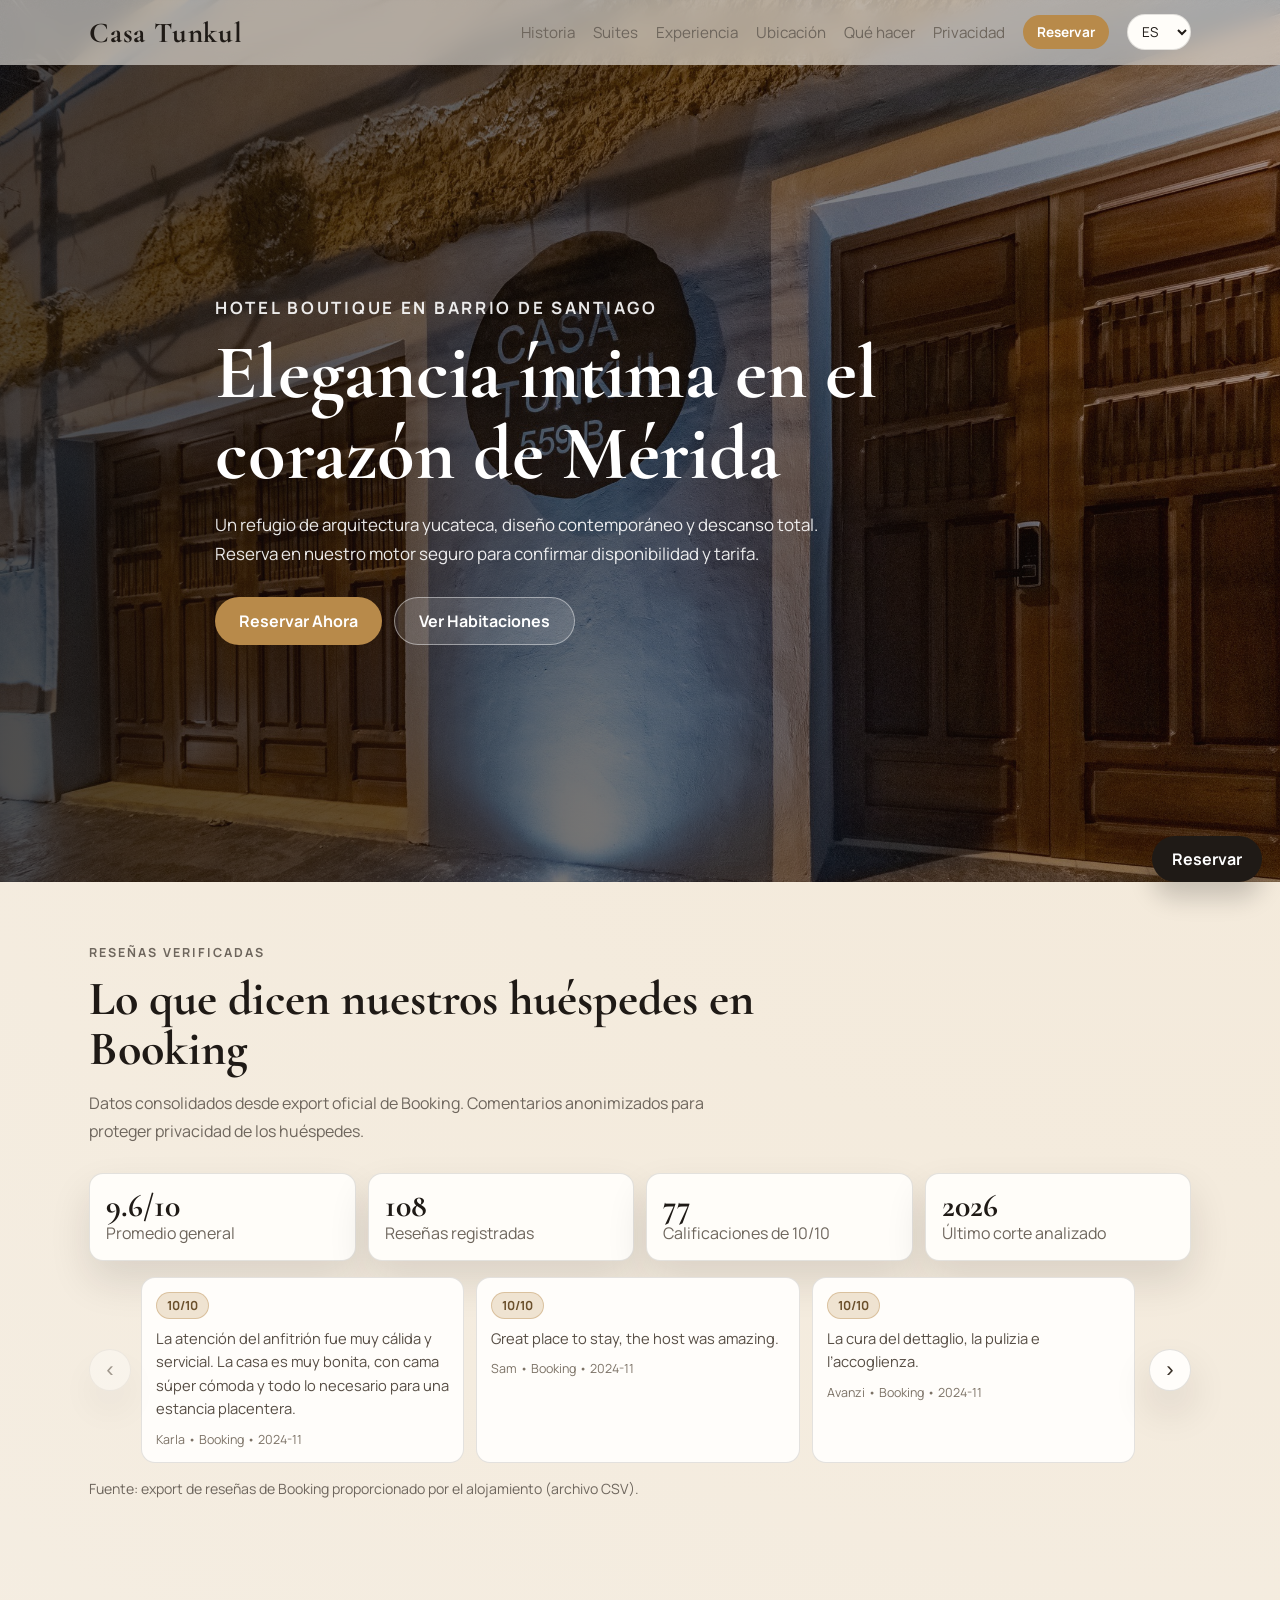
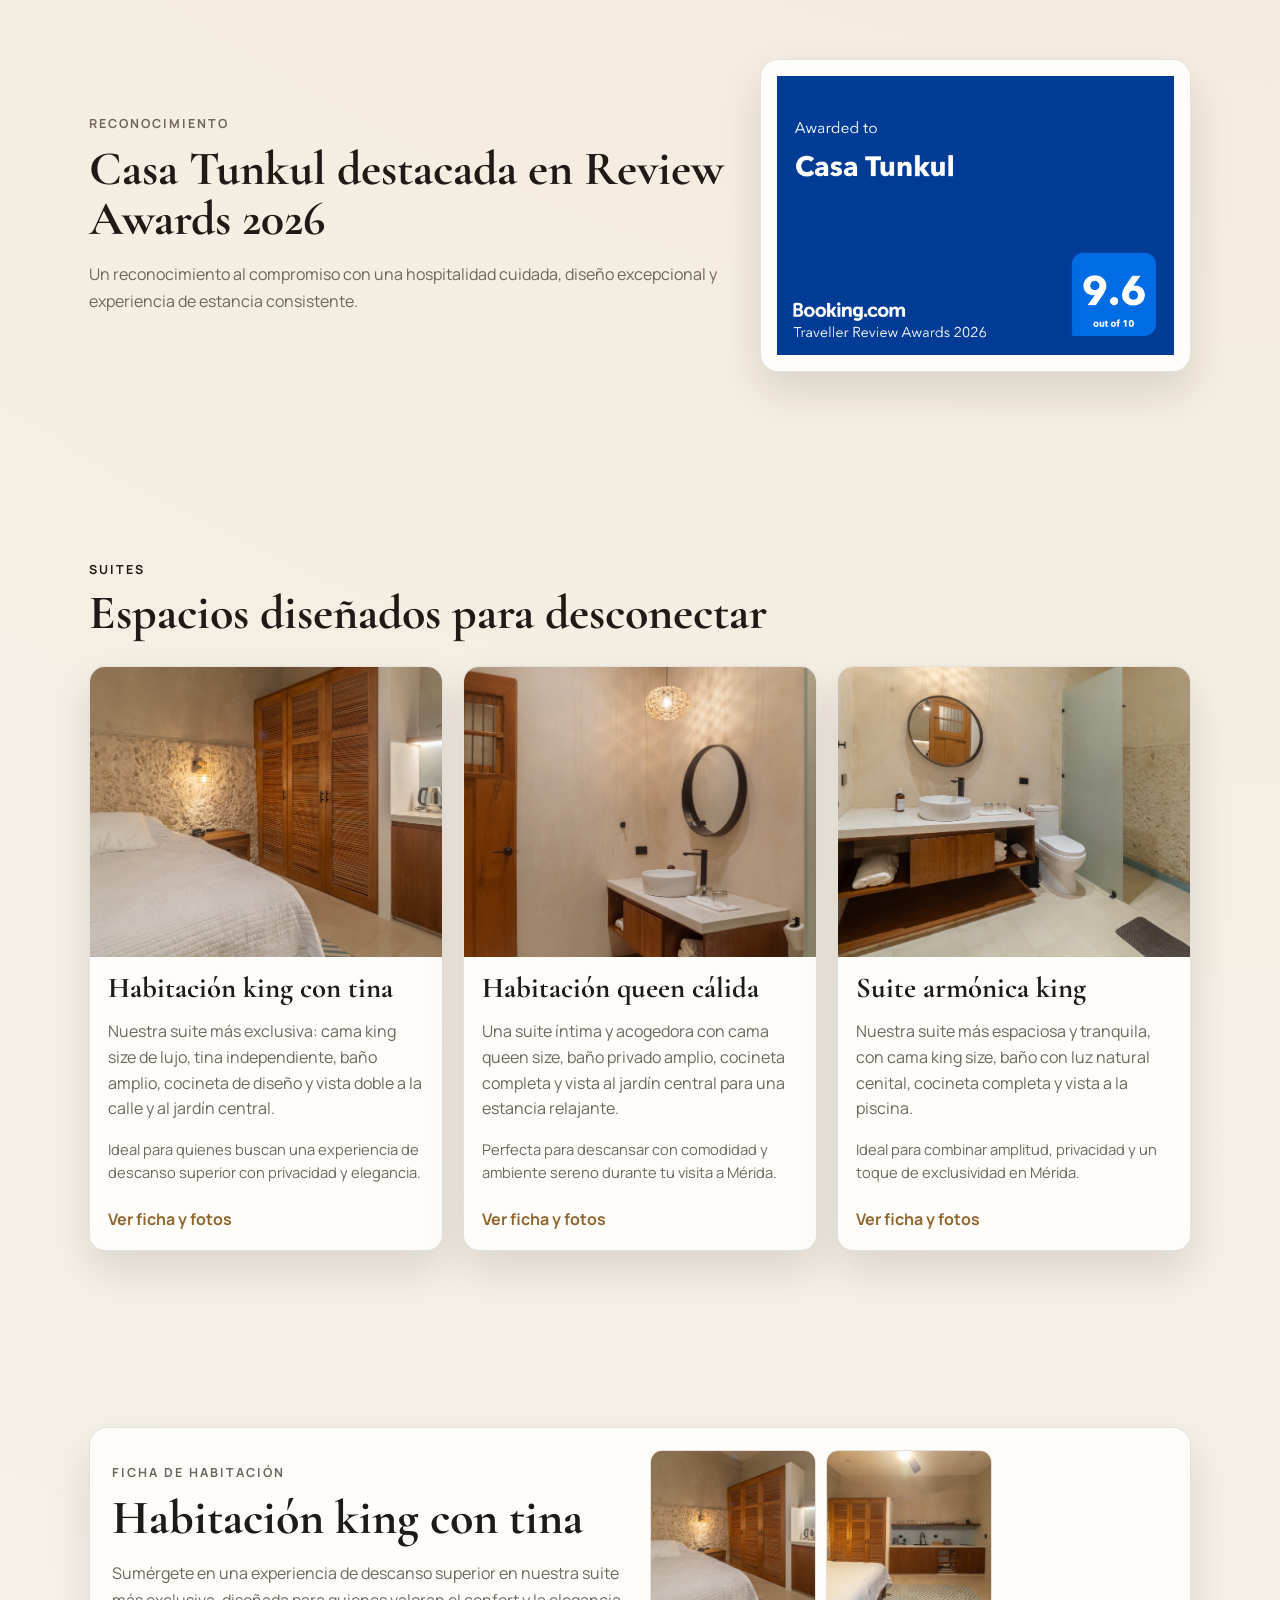
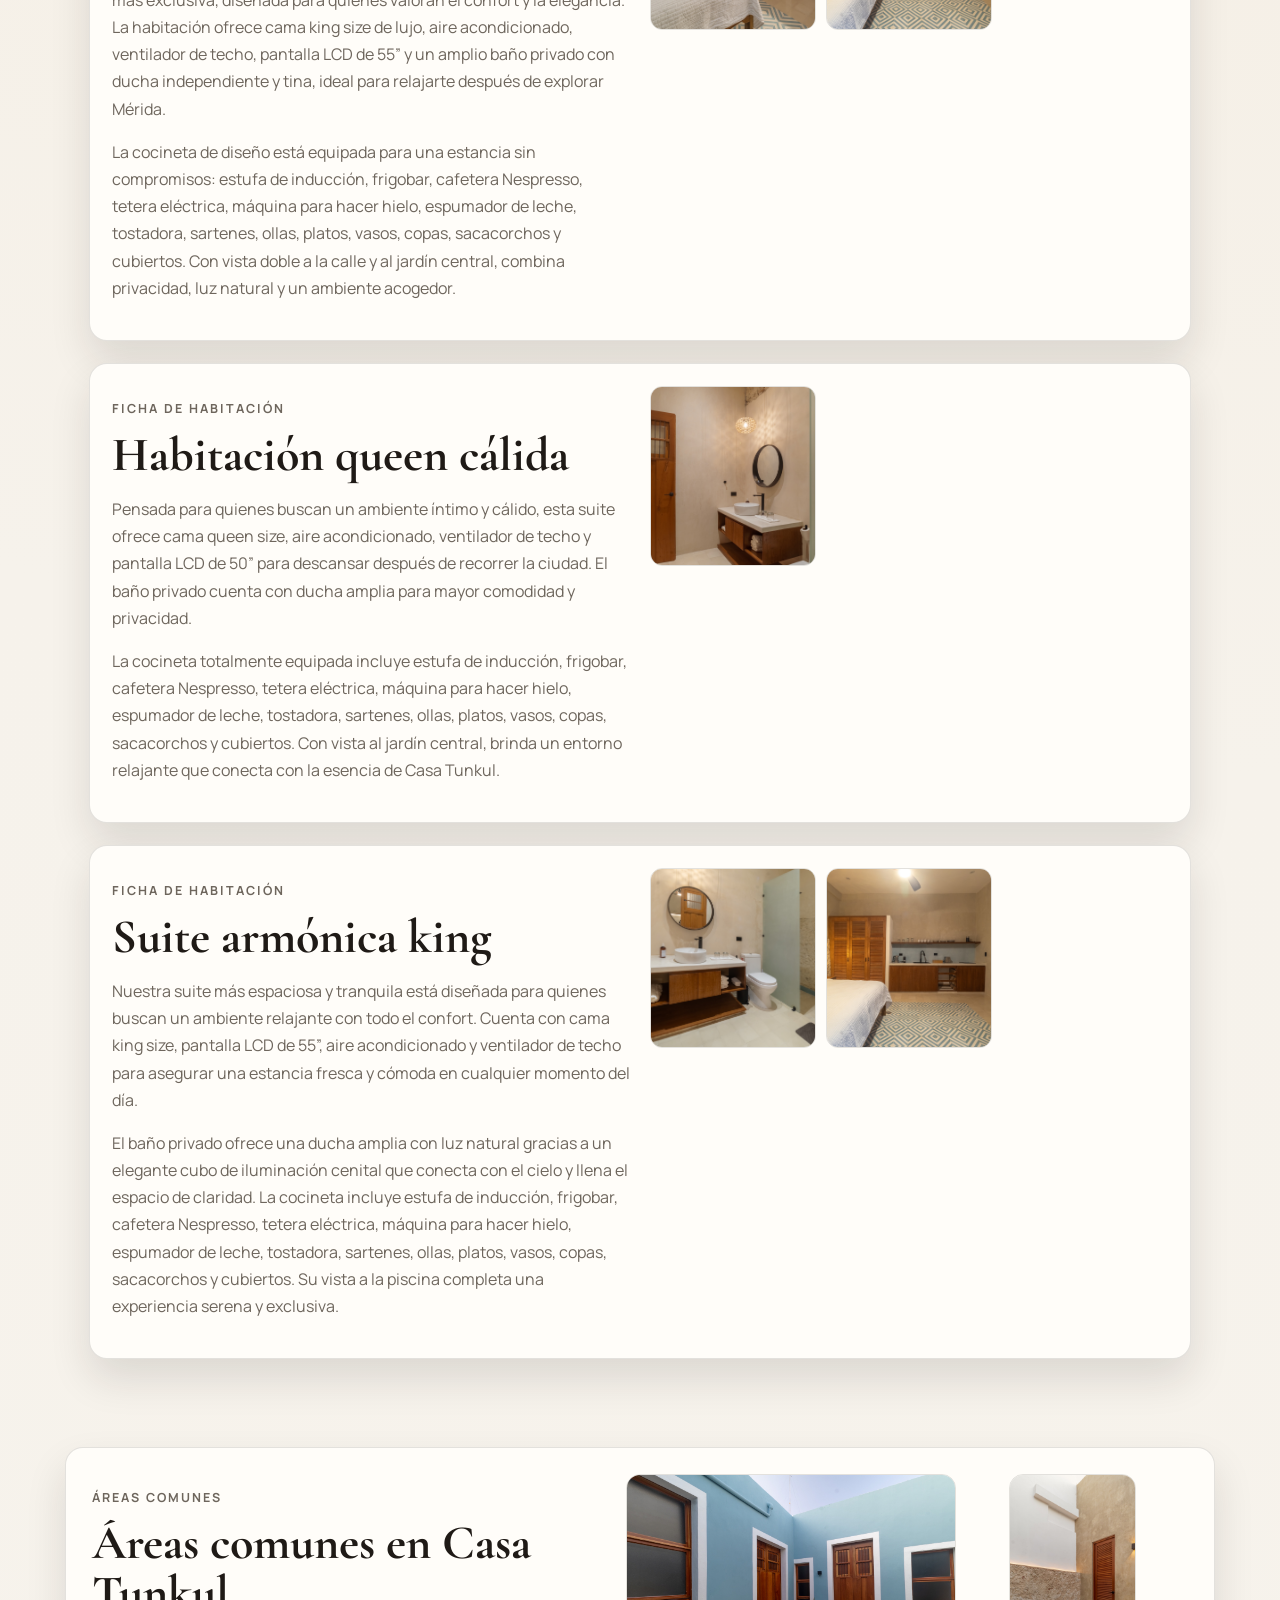
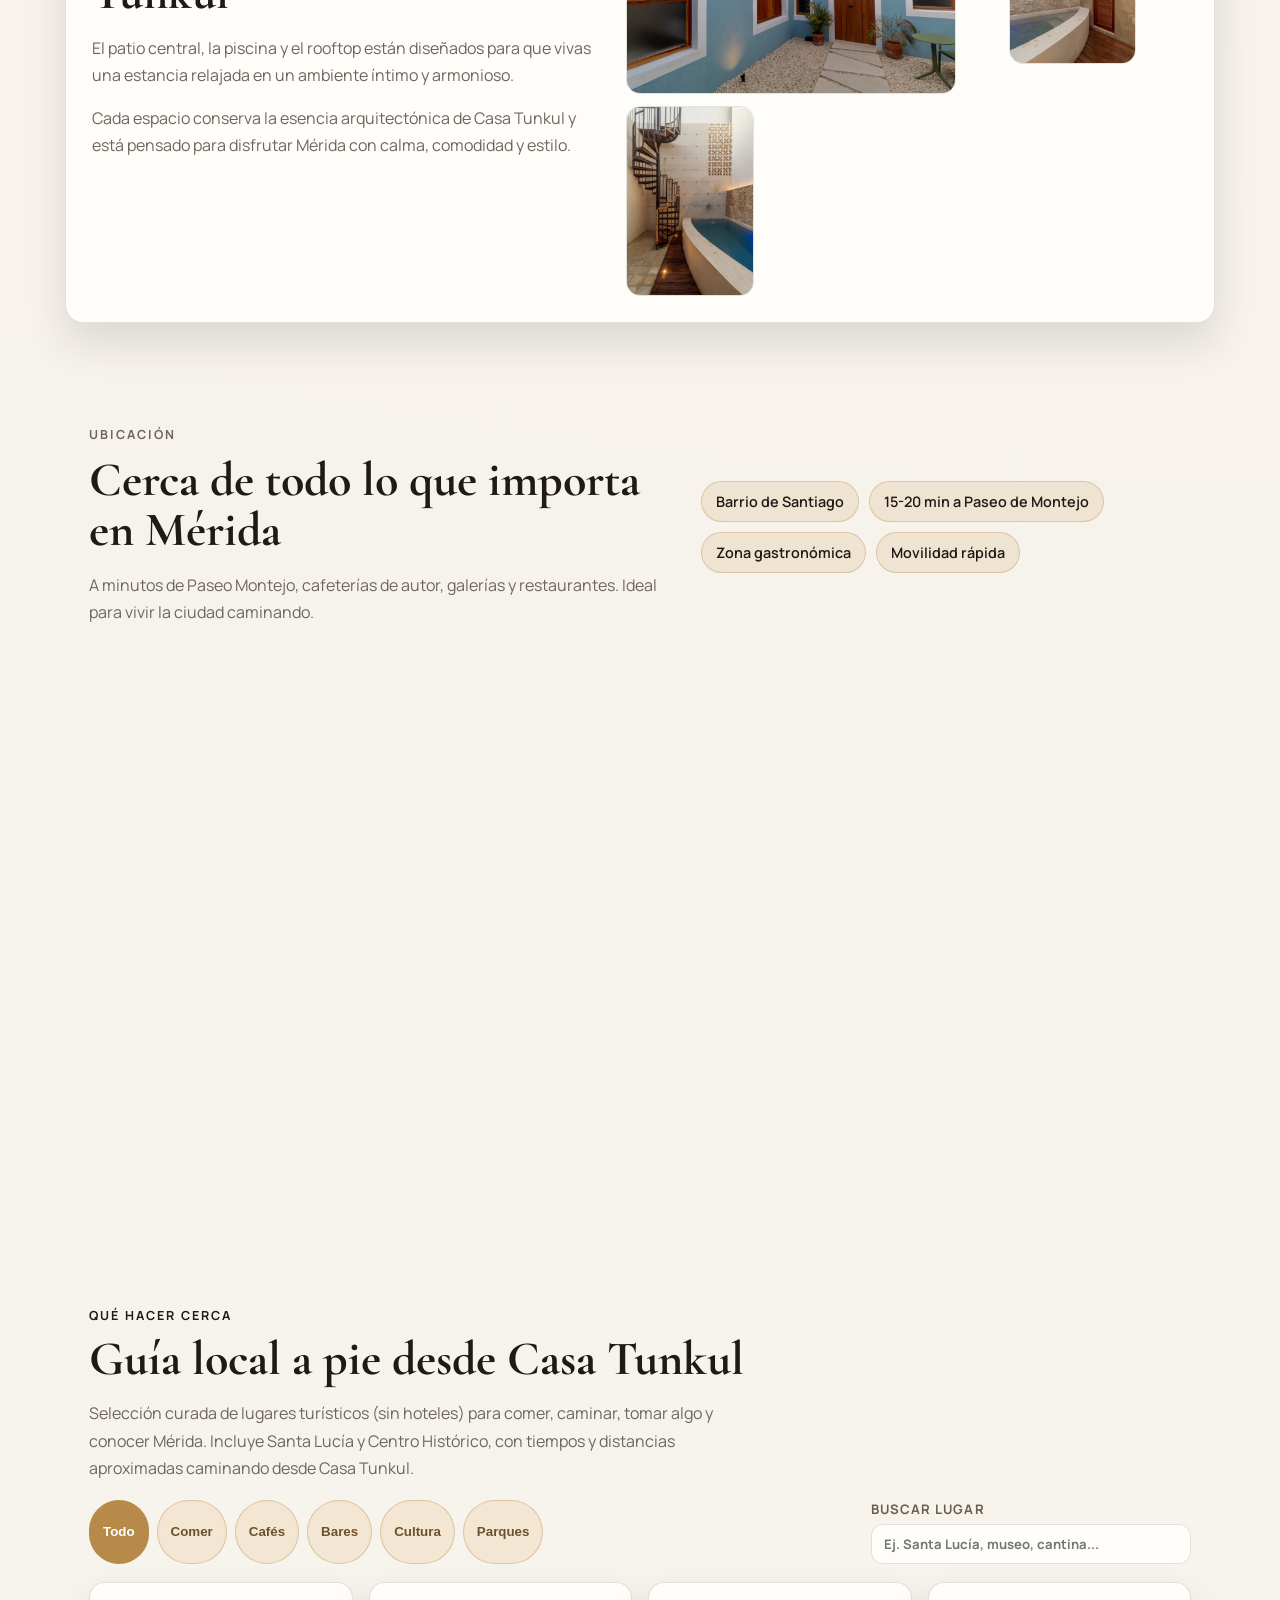
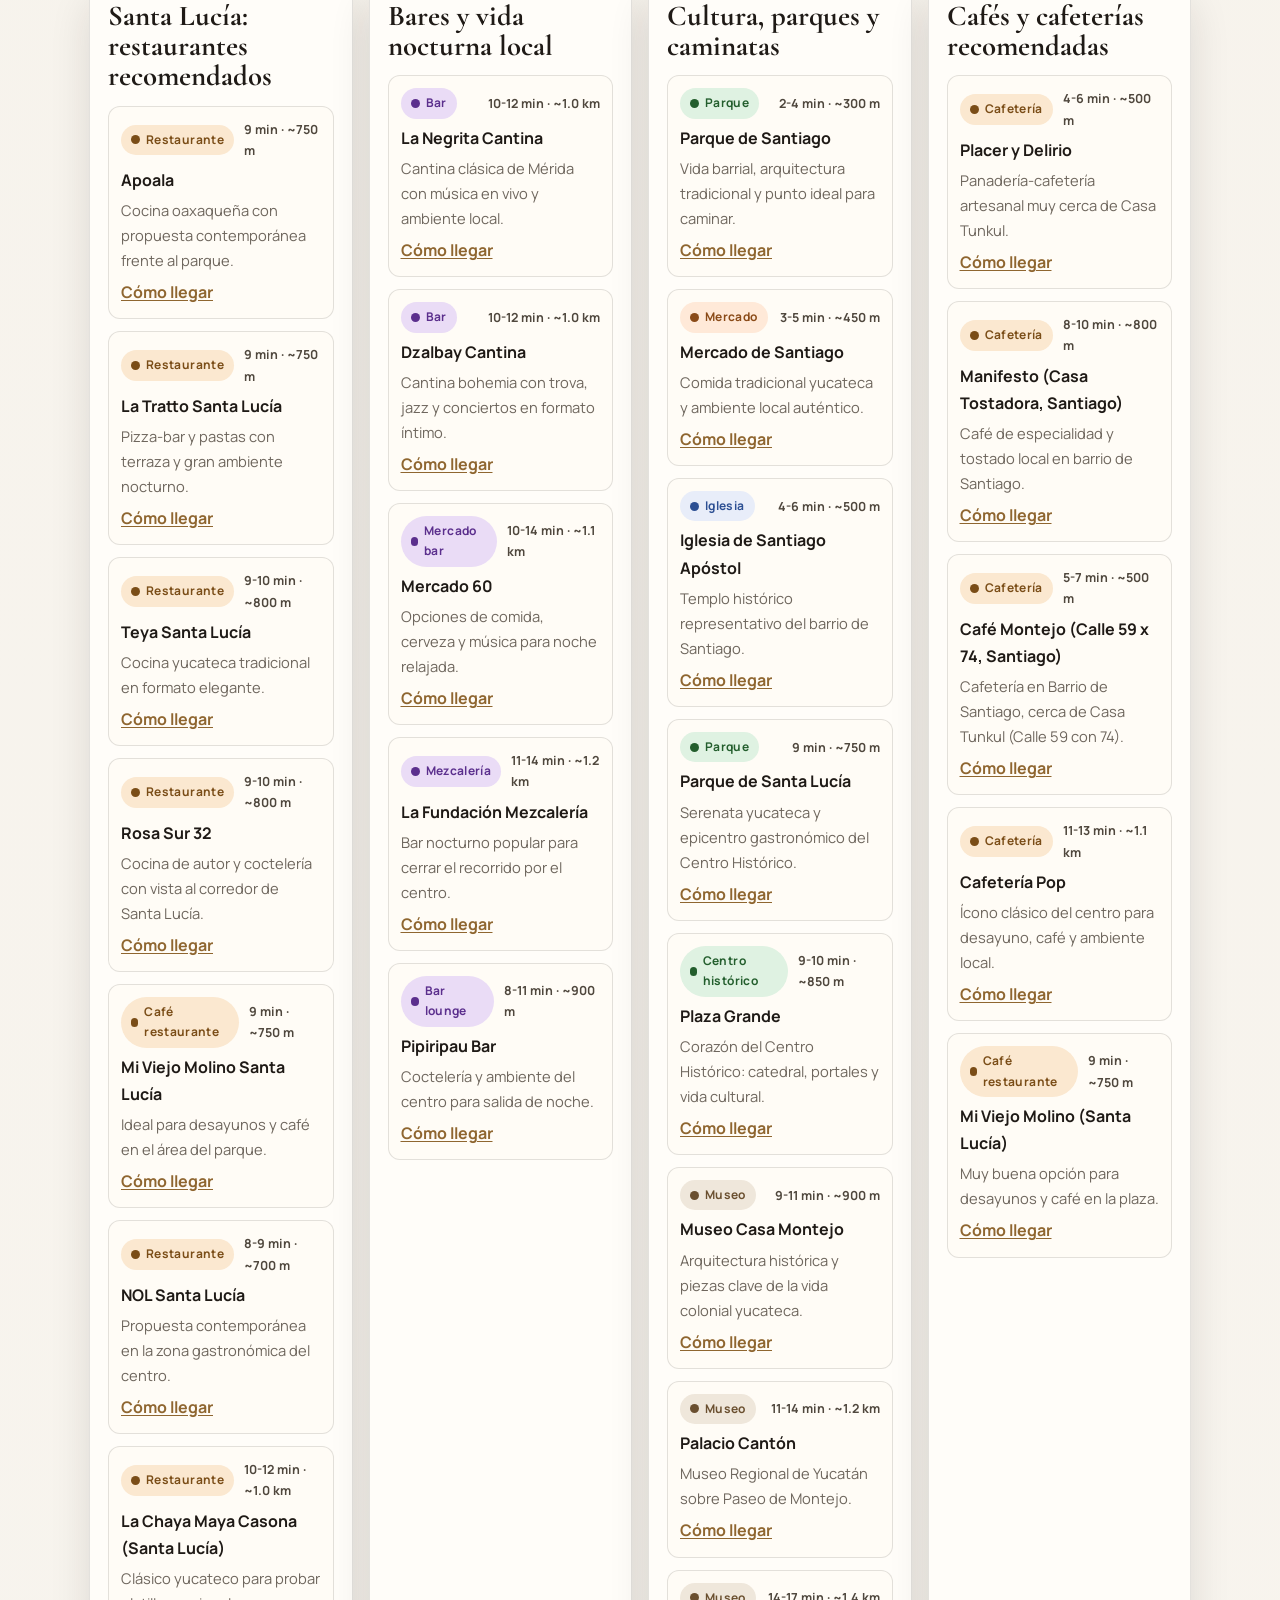
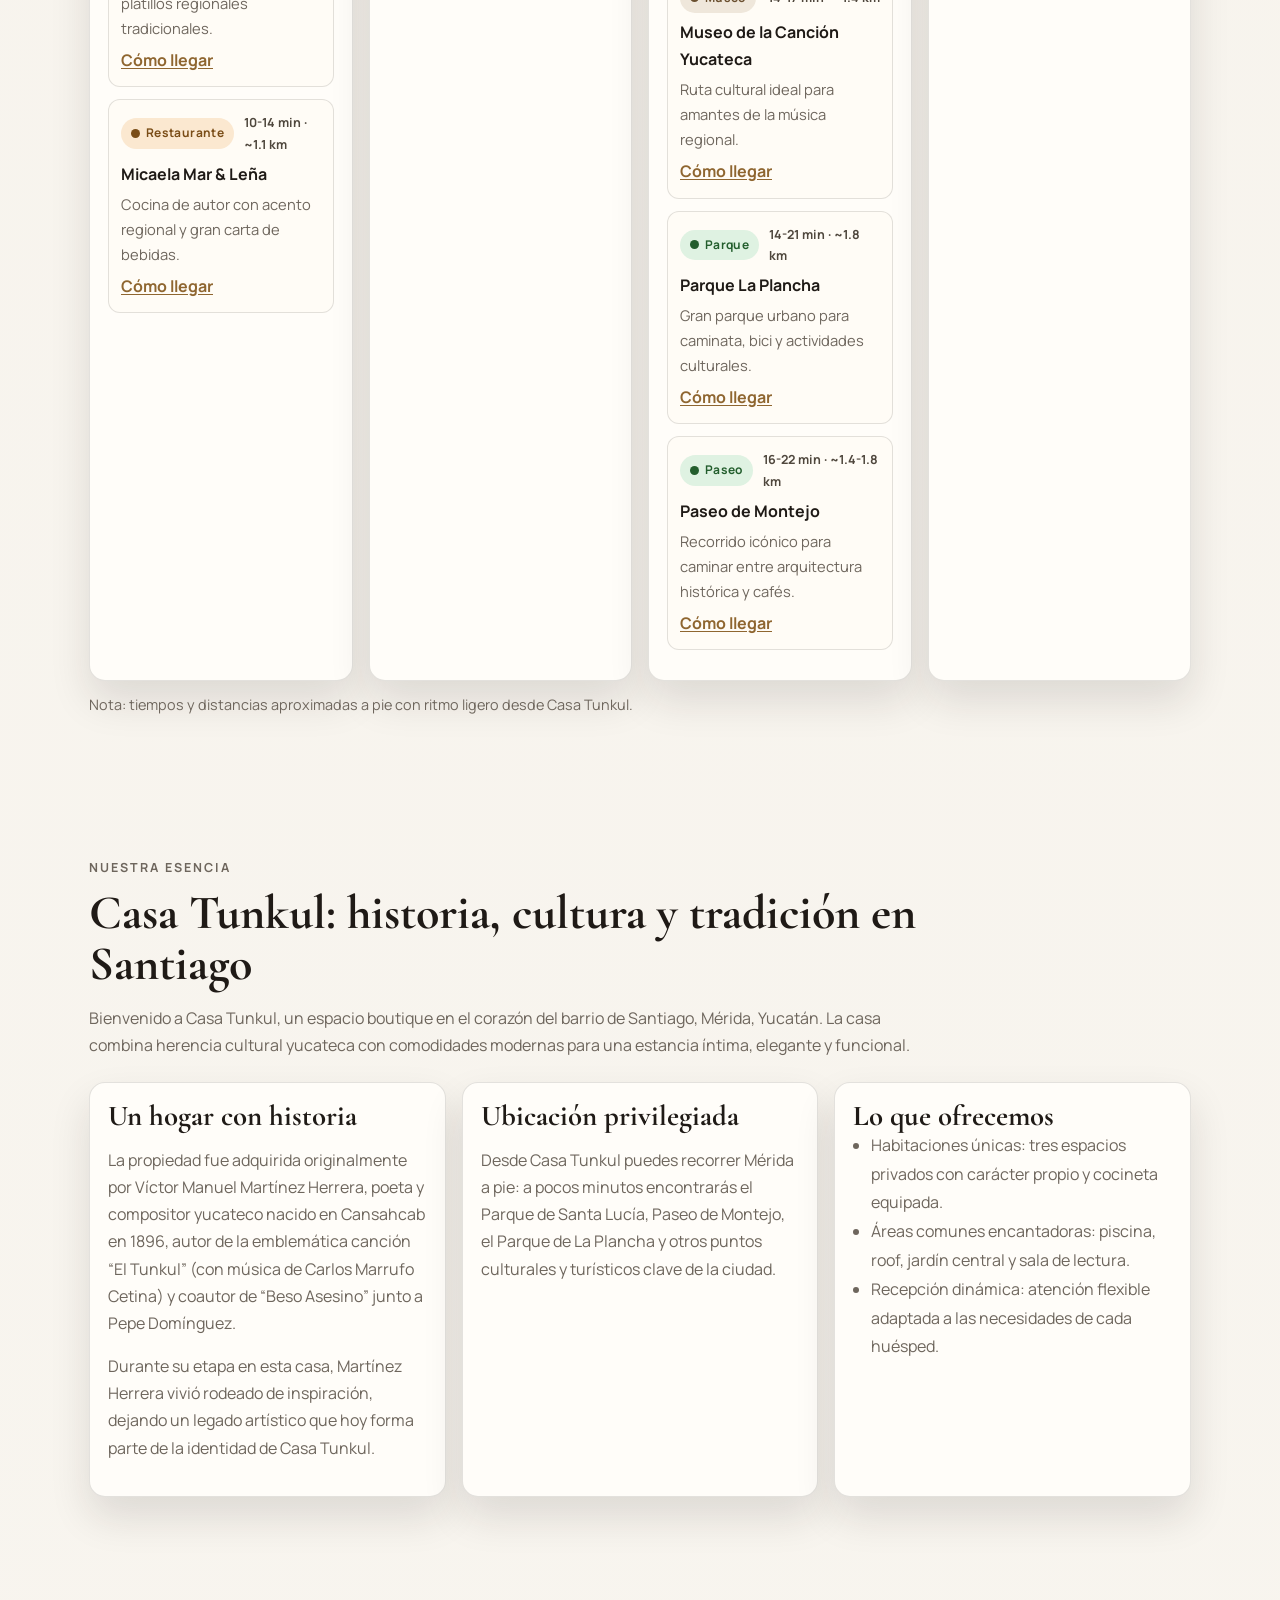
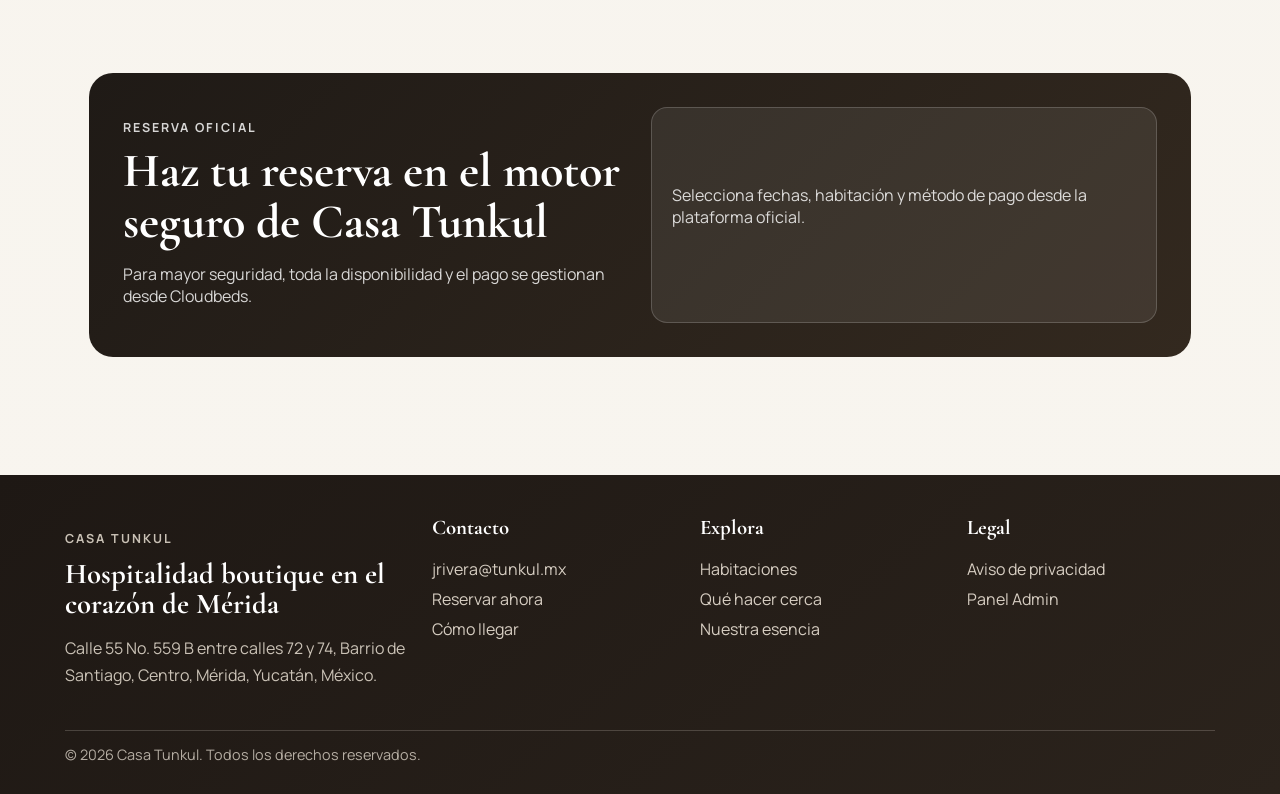
==== index.html @ 96e5dd47 "release: tunkul sitio estable" ====
<!doctype html>
<html lang="es">
  <head>
    <meta charset="UTF-8" />
    <meta name="viewport" content="width=device-width, initial-scale=1.0" />
    <title>Casa Tunkul | Hotel Boutique en Mérida</title>
    <meta
      name="description"
      content="Descubre Casa Tunkul en Barrio de Santiago, Mérida. Diseño boutique, descanso premium y reserva segura en Cloudbeds."
    />
    <link rel="preconnect" href="https://fonts.googleapis.com" />
    <link rel="preconnect" href="https://fonts.gstatic.com" crossorigin />
    <link
      href="https://fonts.googleapis.com/css2?family=Cormorant+Garamond:wght@500;600;700&family=Manrope:wght@400;500;600;700&display=swap"
      rel="stylesheet"
    />
    <link rel="stylesheet" href="./styles.css" />
  </head>
  <body>
    <header class="site-header">
      <div class="nav-wrap">
        <a class="brand" href="#inicio">Casa Tunkul</a>
        <button class="menu-btn" id="menuBtn" aria-label="Abrir menú">Menu</button>
        <nav id="mainNav">
          <a id="nav-history" href="#historia">Historia</a>
          <a id="nav-suites" href="#suites">Suites</a>
          <a id="nav-experience" href="#experiencia">Experiencia</a>
          <a id="nav-location" href="#ubicacion">Ubicación</a>
          <a id="nav-nearby" href="#cerca">Qué hacer</a>
          <a id="nav-privacy" href="./aviso-de-privacidad.html">Privacidad</a>
          <a id="nav-book" class="btn btn-small" href="#reservar">Reservar</a>
          <select id="langSwitcher" class="lang-switcher" aria-label="Seleccionar idioma">
            <option value="es">ES</option>
            <option value="en">EN</option>
            <option value="fr">FR</option>
          </select>
        </nav>
      </div>
    </header>

    <main>
      <section class="hero" id="inicio">
        <img src="./assets/images/hero.jpg" alt="Patio central de Casa Tunkul" class="hero-bg" />
        <div class="hero-overlay"></div>
        <div class="hero-content reveal">
          <p id="hero-kicker" class="kicker">Hotel Boutique en Barrio de Santiago</p>
          <h1 id="hero-title">Elegancia íntima en el corazón de Mérida</h1>
          <p id="hero-subtitle">
            Un refugio de arquitectura yucateca, diseño contemporáneo y descanso total.
            Reserva en nuestro motor seguro para confirmar disponibilidad y tarifa.
          </p>
          <div class="hero-actions">
            <a id="hero-cta-book" class="btn" href="#reservar">Reservar Ahora</a>
            <a id="hero-cta-rooms" class="btn btn-ghost" href="#suites">Ver Habitaciones</a>
          </div>
        </div>
      </section>

      <section class="review-proof section reveal" id="reviews">
        <div class="section-head">
          <p class="kicker" id="reviews-kicker">Reseñas verificadas</p>
          <h2 id="reviews-title">Lo que dicen nuestros huéspedes en Booking</h2>
          <p id="reviews-intro">
            Datos consolidados desde export oficial de Booking. Comentarios anonimizados para
            proteger privacidad de los huéspedes.
          </p>
        </div>

        <div class="review-metrics">
          <article class="review-metric">
            <strong>9.6/10</strong>
            <span id="reviews-metric-1">Promedio general</span>
          </article>
          <article class="review-metric">
            <strong>108</strong>
            <span id="reviews-metric-2">Reseñas registradas</span>
          </article>
          <article class="review-metric">
            <strong>77</strong>
            <span id="reviews-metric-3">Calificaciones de 10/10</span>
          </article>
          <article class="review-metric">
            <strong>2026</strong>
            <span id="reviews-metric-4">Último corte analizado</span>
          </article>
        </div>

        <div class="review-carousel" id="reviewCarousel">
          <button class="review-nav" id="reviewPrev" aria-label="Ver reseñas anteriores">‹</button>
          <div id="bookingReviewCards" class="review-cards"></div>
          <button class="review-nav" id="reviewNext" aria-label="Ver más reseñas">›</button>
        </div>
        <p id="reviews-note" class="review-note">
          Fuente: export de reseñas de Booking proporcionado por el alojamiento (archivo CSV).
        </p>
      </section>

      <section class="award-strip section reveal" id="reconocimientos">
        <div class="award-copy">
          <p id="award-kicker" class="kicker">Reconocimiento</p>
          <h2 id="award-title">Casa Tunkul destacada en Review Awards 2026</h2>
          <p id="award-desc">
            Un reconocimiento al compromiso con una hospitalidad cuidada, diseño excepcional y
            experiencia de estancia consistente.
          </p>
        </div>
        <div class="award-media">
          <img src="./assets/awards/Digital-Award_RA-2026.png" alt="Review Awards 2026 Casa Tunkul" loading="lazy" />
        </div>
      </section>

      <section class="suites section" id="suites">
        <div class="section-head reveal">
          <p id="suites-kicker" class="kicker">Suites</p>
          <h2 id="suites-title">Espacios diseñados para desconectar</h2>
        </div>
        <div class="suite-grid">
          <article class="card reveal">
            <img id="room1-card-image" src="./assets/images/room-1.jpg" alt="Habitación king con tina" />
            <div class="card-body">
              <h3 id="room1-title">Habitación king con tina</h3>
              <p id="room1-card-desc">
                Nuestra suite más exclusiva: cama king size de lujo, tina independiente, baño
                amplio, cocineta de diseño y vista doble a la calle y al jardín central.
              </p>
              <p class="suite-note" id="room1-note">
                Ideal para quienes buscan una experiencia de descanso superior con privacidad y elegancia.
              </p>
              <a id="suite-link-1" class="suite-link" href="#habitacion-tina">Ver ficha y fotos</a>
            </div>
          </article>
          <article class="card reveal">
            <img id="room2-card-image" src="./assets/images/room-2.jpg" alt="Habitación queen cálida" />
            <div class="card-body">
              <h3 id="room2-title">Habitación queen cálida</h3>
              <p id="room2-card-desc">
                Una suite íntima y acogedora con cama queen size, baño privado amplio,
                cocineta completa y vista al jardín central para una estancia relajante.
              </p>
              <p class="suite-note" id="room2-note">
                Perfecta para descansar con comodidad y ambiente sereno durante tu visita a Mérida.
              </p>
              <a id="suite-link-2" class="suite-link" href="#habitacion-calida">Ver ficha y fotos</a>
            </div>
          </article>
          <article class="card reveal">
            <img id="room3-card-image" src="./assets/images/room-3.jpg" alt="Suite armónica king" />
            <div class="card-body">
              <h3 id="room3-title">Suite armónica king</h3>
              <p id="room3-card-desc">
                Nuestra suite más espaciosa y tranquila, con cama king size, baño con luz natural
                cenital, cocineta completa y vista a la piscina.
              </p>
              <p class="suite-note" id="room3-note">
                Ideal para combinar amplitud, privacidad y un toque de exclusividad en Mérida.
              </p>
              <a id="suite-link-3" class="suite-link" href="#suite-armonica">Ver ficha y fotos</a>
            </div>
          </article>
        </div>
      </section>

      <section class="room-details section" id="fichas">
        <article class="room-detail reveal" id="habitacion-tina">
          <div class="room-copy">
            <p class="kicker">Ficha de habitación</p>
            <h2 id="room1-detail-title">Habitación king con tina</h2>
            <p id="room1-detail-p1">
              Sumérgete en una experiencia de descanso superior en nuestra suite más exclusiva,
              diseñada para quienes valoran el confort y la elegancia. La habitación ofrece cama
              king size de lujo, aire acondicionado, ventilador de techo, pantalla LCD de 55” y un
              amplio baño privado con ducha independiente y tina, ideal para relajarte después de
              explorar Mérida.
            </p>
            <p id="room1-detail-p2">
              La cocineta de diseño está equipada para una estancia sin compromisos: estufa de
              inducción, frigobar, cafetera Nespresso, tetera eléctrica, máquina para hacer hielo,
              espumador de leche, tostadora, sartenes, ollas, platos, vasos, copas, sacacorchos y
              cubiertos. Con vista doble a la calle y al jardín central, combina privacidad, luz
              natural y un ambiente acogedor.
            </p>
          </div>
          <div class="room-gallery" id="room1-gallery">
            <img src="./assets/images/room-1.jpg" alt="Habitación con tina en Casa Tunkul" />
            <img src="./assets/images/room-4.jpg" alt="Habitación con tina y cocineta" />
            <img src="./assets/images/courtyard.jpg" alt="Vista al patio desde habitación con tina" />
            <img src="./assets/images/hero.jpg" alt="Detalle arquitectónico en Casa Tunkul" />
          </div>
        </article>

        <article class="room-detail reveal" id="habitacion-calida">
          <div class="room-copy">
            <p class="kicker">Ficha de habitación</p>
            <h2 id="room2-detail-title">Habitación queen cálida</h2>
            <p id="room2-detail-p1">
              Pensada para quienes buscan un ambiente íntimo y cálido, esta suite ofrece cama queen
              size, aire acondicionado, ventilador de techo y pantalla LCD de 50” para descansar
              después de recorrer la ciudad. El baño privado cuenta con ducha amplia para mayor
              comodidad y privacidad.
            </p>
            <p id="room2-detail-p2">
              La cocineta totalmente equipada incluye estufa de inducción, frigobar, cafetera
              Nespresso, tetera eléctrica, máquina para hacer hielo, espumador de leche, tostadora,
              sartenes, ollas, platos, vasos, copas, sacacorchos y cubiertos. Con vista al jardín
              central, brinda un entorno relajante que conecta con la esencia de Casa Tunkul.
            </p>
          </div>
          <div class="room-gallery" id="room2-gallery">
            <img src="./assets/images/room-2.jpg" alt="Habitación cálida cama queen" />
            <img src="./assets/images/lounge.jpg" alt="Habitación cálida detalle interior" />
            <img src="./assets/images/patio.jpg" alt="Casa Tunkul áreas compartidas" />
            <img src="./assets/images/courtyard.jpg" alt="Patio central de Casa Tunkul" />
          </div>
        </article>

        <article class="room-detail reveal" id="suite-armonica">
          <div class="room-copy">
            <p class="kicker">Ficha de habitación</p>
            <h2 id="room3-detail-title">Suite armónica king</h2>
            <p id="room3-detail-p1">
              Nuestra suite más espaciosa y tranquila está diseñada para quienes buscan un ambiente
              relajante con todo el confort. Cuenta con cama king size, pantalla LCD de 55”, aire
              acondicionado y ventilador de techo para asegurar una estancia fresca y cómoda en
              cualquier momento del día.
            </p>
            <p id="room3-detail-p2">
              El baño privado ofrece una ducha amplia con luz natural gracias a un elegante cubo de
              iluminación cenital que conecta con el cielo y llena el espacio de claridad. La
              cocineta incluye estufa de inducción, frigobar, cafetera Nespresso, tetera eléctrica,
              máquina para hacer hielo, espumador de leche, tostadora, sartenes, ollas, platos,
              vasos, copas, sacacorchos y cubiertos. Su vista a la piscina completa una experiencia
              serena y exclusiva.
            </p>
          </div>
          <div class="room-gallery" id="room3-gallery">
            <img src="./assets/images/room-3.jpg" alt="Suite armónica king size" />
            <img src="./assets/images/room-4.jpg" alt="Suite armónica detalles" />
            <img src="./assets/images/hero.jpg" alt="Arquitectura Casa Tunkul" />
            <img src="./assets/images/patio.jpg" alt="Áreas comunes Casa Tunkul" />
          </div>
        </article>
      </section>

      <section class="experience section" id="experiencia">
        <div class="exp-text reveal">
          <p class="kicker">Áreas comunes</p>
          <h2 id="common-title">Áreas comunes en Casa Tunkul</h2>
          <p id="common-desc-1">
            El patio central, la piscina y el rooftop están diseñados para que vivas una estancia
            relajada en un ambiente íntimo y armonioso.
          </p>
          <p id="common-desc-2">
            Cada espacio conserva la esencia arquitectónica de Casa Tunkul y está pensado para
            disfrutar Mérida con calma, comodidad y estilo.
          </p>
        </div>
        <div class="exp-gallery reveal" id="common-gallery">
          <img src="./assets/images/lounge.jpg" alt="Área lounge del hotel" />
          <img src="./assets/images/patio.jpg" alt="Patio del hotel" />
          <img src="./assets/images/courtyard.jpg" alt="Arquitectura interior de Casa Tunkul" />
        </div>
      </section>

      <section class="location section" id="ubicacion">
        <div class="reveal">
          <p id="location-kicker" class="kicker">Ubicación</p>
          <h2 id="location-title">Cerca de todo lo que importa en Mérida</h2>
          <p id="location-desc">
            A minutos de Paseo Montejo, cafeterías de autor, galerías y restaurantes.
            Ideal para vivir la ciudad caminando.
          </p>
        </div>
        <div class="chips reveal">
          <span id="location-chip-1">Barrio de Santiago</span>
          <span id="location-chip-2">15-20 min a Paseo de Montejo</span>
          <span id="location-chip-3">Zona gastronómica</span>
          <span id="location-chip-4">Movilidad rápida</span>
        </div>
        <div class="map-card reveal">
          <h3 id="map-title">Encuéntranos en Google Maps</h3>
          <p id="map-desc">
            Calle 55 No. 559 B entre calles 72 y 74, Barrio de Santiago, Centro,
            Mérida, Yucatán, México.
          </p>
          <iframe
            title="Mapa de Casa Tunkul"
            loading="lazy"
            referrerpolicy="no-referrer-when-downgrade"
            src="https://www.google.com/maps?q=Calle+55+559B+Centro+Merida+Yucatan&output=embed"
          ></iframe>
        </div>
      </section>

      <section class="nearby section reveal" id="cerca">
        <div class="section-head nearby-head">
          <p id="nearby-kicker" class="kicker">Qué hacer cerca</p>
          <h2 id="nearby-title">Guía local a pie desde Casa Tunkul</h2>
          <p id="nearby-intro" class="nearby-intro">
            Selección curada de lugares turísticos (sin hoteles) para comer, caminar, tomar algo
            y conocer Mérida. Incluye Santa Lucía y Centro Histórico, con tiempos y distancias
            aproximadas caminando desde Casa Tunkul.
          </p>
        </div>

        <div class="nearby-controls">
          <div class="nearby-filters">
            <button id="filter-all" class="nearby-filter active" data-filter="all" type="button">Todo</button>
            <button id="filter-food" class="nearby-filter" data-filter="food" type="button">Comer</button>
            <button id="filter-cafe" class="nearby-filter" data-filter="cafe" type="button">Cafés</button>
            <button id="filter-bar" class="nearby-filter" data-filter="bar" type="button">Bares</button>
            <button id="filter-culture" class="nearby-filter" data-filter="culture" type="button">Cultura</button>
            <button id="filter-park" class="nearby-filter" data-filter="park" type="button">Parques</button>
          </div>
          <label class="nearby-search-wrap">
            <span id="nearby-search-label">Buscar lugar</span>
            <input id="nearbySearch" class="nearby-search" type="search" placeholder="Ej. Santa Lucía, museo, cantina..." />
          </label>
        </div>

        <div class="nearby-grid" id="nearbyGrid">
          <article class="nearby-card">
            <h3>Santa Lucía: restaurantes recomendados</h3>
            <ul>
              <li class="place-item" data-cats="food">
                <div class="place-head">
                  <span class="place-tag tag-food"><span class="glyph"></span>Restaurante</span>
                  <span class="walk">9 min · ~750 m</span>
                </div>
                <strong>Apoala</strong>
                <p>Cocina oaxaqueña con propuesta contemporánea frente al parque.</p>
                <a href="https://www.google.com/maps/search/?api=1&query=Apoala+Merida+Santa+Lucia" target="_blank" rel="noreferrer">Cómo llegar</a>
              </li>
              <li class="place-item" data-cats="food">
                <div class="place-head">
                  <span class="place-tag tag-food"><span class="glyph"></span>Restaurante</span>
                  <span class="walk">9 min · ~750 m</span>
                </div>
                <strong>La Tratto Santa Lucía</strong>
                <p>Pizza-bar y pastas con terraza y gran ambiente nocturno.</p>
                <a href="https://www.google.com/maps/search/?api=1&query=La+Tratto+Santa+Lucia+Merida" target="_blank" rel="noreferrer">Cómo llegar</a>
              </li>
              <li class="place-item" data-cats="food">
                <div class="place-head">
                  <span class="place-tag tag-food"><span class="glyph"></span>Restaurante</span>
                  <span class="walk">9-10 min · ~800 m</span>
                </div>
                <strong>Teya Santa Lucía</strong>
                <p>Cocina yucateca tradicional en formato elegante.</p>
                <a href="https://www.google.com/maps/search/?api=1&query=Teya+Santa+Lucia+Merida" target="_blank" rel="noreferrer">Cómo llegar</a>
              </li>
              <li class="place-item" data-cats="food">
                <div class="place-head">
                  <span class="place-tag tag-food"><span class="glyph"></span>Restaurante</span>
                  <span class="walk">9-10 min · ~800 m</span>
                </div>
                <strong>Rosa Sur 32</strong>
                <p>Cocina de autor y coctelería con vista al corredor de Santa Lucía.</p>
                <a href="https://www.google.com/maps/search/?api=1&query=Rosa+Sur+32+Merida" target="_blank" rel="noreferrer">Cómo llegar</a>
              </li>
              <li class="place-item" data-cats="food cafe">
                <div class="place-head">
                  <span class="place-tag tag-food"><span class="glyph"></span>Café restaurante</span>
                  <span class="walk">9 min · ~750 m</span>
                </div>
                <strong>Mi Viejo Molino Santa Lucía</strong>
                <p>Ideal para desayunos y café en el área del parque.</p>
                <a href="https://www.google.com/maps/search/?api=1&query=Mi+Viejo+Molino+Santa+Lucia+Merida" target="_blank" rel="noreferrer">Cómo llegar</a>
              </li>
              <li class="place-item" data-cats="food">
                <div class="place-head">
                  <span class="place-tag tag-food"><span class="glyph"></span>Restaurante</span>
                  <span class="walk">8-9 min · ~700 m</span>
                </div>
                <strong>NOL Santa Lucía</strong>
                <p>Propuesta contemporánea en la zona gastronómica del centro.</p>
                <a href="https://www.google.com/maps/search/?api=1&query=NOL+Restaurante+Merida" target="_blank" rel="noreferrer">Cómo llegar</a>
              </li>
              <li class="place-item" data-cats="food">
                <div class="place-head">
                  <span class="place-tag tag-food"><span class="glyph"></span>Restaurante</span>
                  <span class="walk">10-12 min · ~1.0 km</span>
                </div>
                <strong>La Chaya Maya Casona (Santa Lucía)</strong>
                <p>Clásico yucateco para probar platillos regionales tradicionales.</p>
                <a href="https://www.google.com/maps/search/?api=1&query=La+Chaya+Maya+Casona+Merida+Santa+Lucia" target="_blank" rel="noreferrer">Cómo llegar</a>
              </li>
              <li class="place-item" data-cats="food">
                <div class="place-head">
                  <span class="place-tag tag-food"><span class="glyph"></span>Restaurante</span>
                  <span class="walk">10-14 min · ~1.1 km</span>
                </div>
                <strong>Micaela Mar & Leña</strong>
                <p>Cocina de autor con acento regional y gran carta de bebidas.</p>
                <a href="https://www.google.com/maps/search/?api=1&query=Micaela+Mar+y+Lena+Merida" target="_blank" rel="noreferrer">Cómo llegar</a>
              </li>
            </ul>
          </article>

          <article class="nearby-card">
            <h3>Bares y vida nocturna local</h3>
            <ul>
              <li class="place-item" data-cats="bar">
                <div class="place-head">
                  <span class="place-tag tag-bar"><span class="glyph"></span>Bar</span>
                  <span class="walk">10-12 min · ~1.0 km</span>
                </div>
                <strong>La Negrita Cantina</strong>
                <p>Cantina clásica de Mérida con música en vivo y ambiente local.</p>
                <a href="https://www.google.com/maps/search/?api=1&query=La+Negrita+Cantina+Merida" target="_blank" rel="noreferrer">Cómo llegar</a>
              </li>
              <li class="place-item" data-cats="bar">
                <div class="place-head">
                  <span class="place-tag tag-bar"><span class="glyph"></span>Bar</span>
                  <span class="walk">10-12 min · ~1.0 km</span>
                </div>
                <strong>Dzalbay Cantina</strong>
                <p>Cantina bohemia con trova, jazz y conciertos en formato íntimo.</p>
                <a href="https://www.google.com/maps/search/?api=1&query=Dzalbay+Cantina+Merida" target="_blank" rel="noreferrer">Cómo llegar</a>
              </li>
              <li class="place-item" data-cats="bar food">
                <div class="place-head">
                  <span class="place-tag tag-bar"><span class="glyph"></span>Mercado bar</span>
                  <span class="walk">10-14 min · ~1.1 km</span>
                </div>
                <strong>Mercado 60</strong>
                <p>Opciones de comida, cerveza y música para noche relajada.</p>
                <a href="https://www.google.com/maps/search/?api=1&query=Mercado+60+Merida" target="_blank" rel="noreferrer">Cómo llegar</a>
              </li>
              <li class="place-item" data-cats="bar">
                <div class="place-head">
                  <span class="place-tag tag-bar"><span class="glyph"></span>Mezcalería</span>
                  <span class="walk">11-14 min · ~1.2 km</span>
                </div>
                <strong>La Fundación Mezcalería</strong>
                <p>Bar nocturno popular para cerrar el recorrido por el centro.</p>
                <a href="https://www.google.com/maps/search/?api=1&query=La+Fundacion+Mezcaleria+Merida" target="_blank" rel="noreferrer">Cómo llegar</a>
              </li>
              <li class="place-item" data-cats="bar">
                <div class="place-head">
                  <span class="place-tag tag-bar"><span class="glyph"></span>Bar lounge</span>
                  <span class="walk">8-11 min · ~900 m</span>
                </div>
                <strong>Pipiripau Bar</strong>
                <p>Coctelería y ambiente del centro para salida de noche.</p>
                <a href="https://www.google.com/maps/search/?api=1&query=Pipiripau+Bar+Merida" target="_blank" rel="noreferrer">Cómo llegar</a>
              </li>
            </ul>
          </article>

          <article class="nearby-card">
            <h3>Cultura, parques y caminatas</h3>
            <ul>
              <li class="place-item" data-cats="park">
                <div class="place-head">
                  <span class="place-tag tag-park"><span class="glyph"></span>Parque</span>
                  <span class="walk">2-4 min · ~300 m</span>
                </div>
                <strong>Parque de Santiago</strong>
                <p>Vida barrial, arquitectura tradicional y punto ideal para caminar.</p>
                <a href="https://www.google.com/maps/search/?api=1&query=Parque+de+Santiago+Merida" target="_blank" rel="noreferrer">Cómo llegar</a>
              </li>
              <li class="place-item" data-cats="market food">
                <div class="place-head">
                  <span class="place-tag tag-market"><span class="glyph"></span>Mercado</span>
                  <span class="walk">3-5 min · ~450 m</span>
                </div>
                <strong>Mercado de Santiago</strong>
                <p>Comida tradicional yucateca y ambiente local auténtico.</p>
                <a href="https://www.google.com/maps/search/?api=1&query=Mercado+de+Santiago+Merida" target="_blank" rel="noreferrer">Cómo llegar</a>
              </li>
              <li class="place-item" data-cats="culture">
                <div class="place-head">
                  <span class="place-tag tag-church"><span class="glyph"></span>Iglesia</span>
                  <span class="walk">4-6 min · ~500 m</span>
                </div>
                <strong>Iglesia de Santiago Apóstol</strong>
                <p>Templo histórico representativo del barrio de Santiago.</p>
                <a href="https://www.google.com/maps/search/?api=1&query=Iglesia+de+Santiago+Apostol+Merida" target="_blank" rel="noreferrer">Cómo llegar</a>
              </li>
              <li class="place-item" data-cats="park culture">
                <div class="place-head">
                  <span class="place-tag tag-park"><span class="glyph"></span>Parque</span>
                  <span class="walk">9 min · ~750 m</span>
              </div>
              <strong>Parque de Santa Lucía</strong>
              <p>Serenata yucateca y epicentro gastronómico del Centro Histórico.</p>
              <a href="https://www.google.com/maps/search/?api=1&query=Parque+de+Santa+Lucia+Merida" target="_blank" rel="noreferrer">Cómo llegar</a>
            </li>
              <li class="place-item" data-cats="culture park">
                <div class="place-head">
                  <span class="place-tag tag-park"><span class="glyph"></span>Centro histórico</span>
                  <span class="walk">9-10 min · ~850 m</span>
                </div>
                <strong>Plaza Grande</strong>
                <p>Corazón del Centro Histórico: catedral, portales y vida cultural.</p>
                <a href="https://www.google.com/maps/search/?api=1&query=Plaza+Grande+Merida" target="_blank" rel="noreferrer">Cómo llegar</a>
              </li>
              <li class="place-item" data-cats="culture">
                <div class="place-head">
                  <span class="place-tag tag-museum"><span class="glyph"></span>Museo</span>
                  <span class="walk">9-11 min · ~900 m</span>
                </div>
                <strong>Museo Casa Montejo</strong>
                <p>Arquitectura histórica y piezas clave de la vida colonial yucateca.</p>
                <a href="https://www.google.com/maps/search/?api=1&query=Museo+Casa+Montejo+Merida" target="_blank" rel="noreferrer">Cómo llegar</a>
              </li>
              <li class="place-item" data-cats="culture">
                <div class="place-head">
                  <span class="place-tag tag-museum"><span class="glyph"></span>Museo</span>
                  <span class="walk">11-14 min · ~1.2 km</span>
                </div>
                <strong>Palacio Cantón</strong>
                <p>Museo Regional de Yucatán sobre Paseo de Montejo.</p>
                <a href="https://www.google.com/maps/search/?api=1&query=Museo+Regional+de+Yucatan+Palacio+Canton" target="_blank" rel="noreferrer">Cómo llegar</a>
              </li>
              <li class="place-item" data-cats="culture">
                <div class="place-head">
                  <span class="place-tag tag-museum"><span class="glyph"></span>Museo</span>
                  <span class="walk">14-17 min · ~1.4 km</span>
                </div>
                <strong>Museo de la Canción Yucateca</strong>
                <p>Ruta cultural ideal para amantes de la música regional.</p>
                <a href="https://www.google.com/maps/search/?api=1&query=Museo+de+la+Cancion+Yucateca+Merida" target="_blank" rel="noreferrer">Cómo llegar</a>
              </li>
              <li class="place-item" data-cats="park">
                <div class="place-head">
                  <span class="place-tag tag-park"><span class="glyph"></span>Parque</span>
                  <span class="walk">14-21 min · ~1.8 km</span>
                </div>
                <strong>Parque La Plancha</strong>
                <p>Gran parque urbano para caminata, bici y actividades culturales.</p>
                <a href="https://www.google.com/maps/search/?api=1&query=Parque+La+Plancha+Merida" target="_blank" rel="noreferrer">Cómo llegar</a>
              </li>
              <li class="place-item" data-cats="park culture">
                <div class="place-head">
                  <span class="place-tag tag-park"><span class="glyph"></span>Paseo</span>
                  <span class="walk">16-22 min · ~1.4-1.8 km</span>
                </div>
                <strong>Paseo de Montejo</strong>
                <p>Recorrido icónico para caminar entre arquitectura histórica y cafés.</p>
                <a href="https://www.google.com/maps/search/?api=1&query=Paseo+de+Montejo+Merida" target="_blank" rel="noreferrer">Cómo llegar</a>
              </li>
            </ul>
          </article>

          <article class="nearby-card">
            <h3>Cafés y cafeterías recomendadas</h3>
            <ul>
              <li class="place-item" data-cats="cafe food">
                <div class="place-head">
                  <span class="place-tag tag-food"><span class="glyph"></span>Cafetería</span>
                  <span class="walk">4-6 min · ~500 m</span>
                </div>
                <strong>Placer y Delirio</strong>
                <p>Panadería-cafetería artesanal muy cerca de Casa Tunkul.</p>
                <a href="https://www.google.com/maps/search/?api=1&query=Placer+y+Delirio+Merida" target="_blank" rel="noreferrer">Cómo llegar</a>
              </li>
              <li class="place-item" data-cats="cafe food">
                <div class="place-head">
                  <span class="place-tag tag-food"><span class="glyph"></span>Cafetería</span>
                  <span class="walk">8-10 min · ~800 m</span>
                </div>
                <strong>Manifesto (Casa Tostadora, Santiago)</strong>
                <p>Café de especialidad y tostado local en barrio de Santiago.</p>
                <a href="https://www.google.com/maps/search/?api=1&query=Manifesto+Casa+Tostadora+Calabrese+Merida" target="_blank" rel="noreferrer">Cómo llegar</a>
              </li>
              <li class="place-item" data-cats="cafe food">
                <div class="place-head">
                  <span class="place-tag tag-food"><span class="glyph"></span>Cafetería</span>
                  <span class="walk">5-7 min · ~500 m</span>
                </div>
                <strong>Café Montejo (Calle 59 x 74, Santiago)</strong>
                <p>Cafetería en Barrio de Santiago, cerca de Casa Tunkul (Calle 59 con 74).</p>
                <a href="https://www.google.com/maps/search/?api=1&query=Cafe+Montejo+Calle+59+y+74+Barrio+de+Santiago+Merida" target="_blank" rel="noreferrer">Cómo llegar</a>
              </li>
              <li class="place-item" data-cats="cafe food">
                <div class="place-head">
                  <span class="place-tag tag-food"><span class="glyph"></span>Cafetería</span>
                  <span class="walk">11-13 min · ~1.1 km</span>
                </div>
                <strong>Cafetería Pop</strong>
                <p>Ícono clásico del centro para desayuno, café y ambiente local.</p>
                <a href="https://www.google.com/maps/search/?api=1&query=Cafeteria+Pop+Merida" target="_blank" rel="noreferrer">Cómo llegar</a>
              </li>
              <li class="place-item" data-cats="cafe food">
                <div class="place-head">
                  <span class="place-tag tag-food"><span class="glyph"></span>Café restaurante</span>
                  <span class="walk">9 min · ~750 m</span>
                </div>
                <strong>Mi Viejo Molino (Santa Lucía)</strong>
                <p>Muy buena opción para desayunos y café en la plaza.</p>
                <a href="https://www.google.com/maps/search/?api=1&query=Mi+Viejo+Molino+Santa+Lucia+Merida" target="_blank" rel="noreferrer">Cómo llegar</a>
              </li>
            </ul>
          </article>
        </div>
        <p id="nearby-note" class="nearby-note">
          Nota: tiempos y distancias aproximadas a pie con ritmo ligero desde Casa Tunkul.
        </p>
      </section>

      <section class="heritage section reveal" id="historia">
        <div class="heritage-intro">
          <p id="heritage-kicker" class="kicker">Nuestra esencia</p>
          <h2 id="heritage-title">Casa Tunkul: historia, cultura y tradición en Santiago</h2>
          <p id="heritage-intro">
            Bienvenido a Casa Tunkul, un espacio boutique en el corazón del barrio de Santiago,
            Mérida, Yucatán. La casa combina herencia cultural yucateca con comodidades modernas
            para una estancia íntima, elegante y funcional.
          </p>
        </div>

        <div class="heritage-grid">
          <article class="heritage-card">
            <h3 id="heritage-card-1-title">Un hogar con historia</h3>
            <p id="heritage-card-1-p1">
              La propiedad fue adquirida originalmente por Víctor Manuel Martínez Herrera, poeta y
              compositor yucateco nacido en Cansahcab en 1896, autor de la emblemática canción
              “El Tunkul” (con música de Carlos Marrufo Cetina) y coautor de “Beso Asesino” junto
              a Pepe Domínguez.
            </p>
            <p id="heritage-card-1-p2">
              Durante su etapa en esta casa, Martínez Herrera vivió rodeado de inspiración,
              dejando un legado artístico que hoy forma parte de la identidad de Casa Tunkul.
            </p>
          </article>

          <article class="heritage-card">
            <h3 id="heritage-card-2-title">Ubicación privilegiada</h3>
            <p id="heritage-card-2-p1">
              Desde Casa Tunkul puedes recorrer Mérida a pie: a pocos minutos encontrarás el
              Parque de Santa Lucía, Paseo de Montejo, el Parque de La Plancha y otros puntos
              culturales y turísticos clave de la ciudad.
            </p>
          </article>

          <article class="heritage-card">
            <h3 id="heritage-card-3-title">Lo que ofrecemos</h3>
            <ul>
              <li id="heritage-card-3-li1">Habitaciones únicas: tres espacios privados con carácter propio y cocineta equipada.</li>
              <li id="heritage-card-3-li2">Áreas comunes encantadoras: piscina, roof, jardín central y sala de lectura.</li>
              <li id="heritage-card-3-li3">Recepción dinámica: atención flexible adaptada a las necesidades de cada huésped.</li>
            </ul>
          </article>
        </div>
      </section>

      <section class="booking section" id="reservar">
        <div class="booking-wrap reveal">
          <div>
            <p id="booking-kicker" class="kicker">Reserva Oficial</p>
            <h2 id="booking-title">Haz tu reserva en el motor seguro de Casa Tunkul</h2>
            <p id="booking-desc">
              Para mayor seguridad, toda la disponibilidad y el pago se gestionan desde Cloudbeds.
            </p>
          </div>
          <div class="booking-panel">
            <p id="booking-panel-desc">Selecciona fechas, habitación y método de pago desde la plataforma oficial.</p>
            <div class="cloudbeds-widget">
              <script src="https://hotels.cloudbeds.com/widget/load/4yhpKG/vert?newWindow=1"></script>
            </div>
          </div>
        </div>
      </section>
    </main>

    <a class="floating-cta" href="#reservar">Reservar</a>

    <footer class="site-footer">
      <div class="footer-inner">
        <div class="footer-brand">
          <p id="footer-kicker" class="kicker">Casa Tunkul</p>
          <h3 id="footer-brand-title">Hospitalidad boutique en el corazón de Mérida</h3>
          <p id="footer-address">
            Calle 55 No. 559 B entre calles 72 y 74, Barrio de Santiago, Centro,
            Mérida, Yucatán, México.
          </p>
        </div>

        <div class="footer-col">
          <h4 id="footer-contact-title">Contacto</h4>
          <a href="mailto:jrivera@tunkul.mx">jrivera@tunkul.mx</a>
          <a id="footer-book" href="#reservar">Reservar ahora</a>
          <a id="footer-directions" href="#ubicacion">Cómo llegar</a>
        </div>

        <div class="footer-col">
          <h4 id="footer-explore-title">Explora</h4>
          <a id="footer-rooms" href="#suites">Habitaciones</a>
          <a id="footer-nearby" href="#cerca">Qué hacer cerca</a>
          <a id="footer-essence" href="#historia">Nuestra esencia</a>
        </div>

        <div class="footer-col">
          <h4 id="footer-legal-title">Legal</h4>
          <a id="footer-privacy" href="./aviso-de-privacidad.html">Aviso de privacidad</a>
          <a href="./admin.html">Panel Admin</a>
        </div>
      </div>
      <p id="footer-copy" class="footer-copy">© 2026 Casa Tunkul. Todos los derechos reservados.</p>
    </footer>

    <script src="./site-config.js"></script>
    <script src="./script.js"></script>
    <script src="./i18n.js"></script>
  </body>
</html>
---- styles.css ----
:root {
  --bg: #f6f2eb;
  --surface: #fffdf9;
  --text: #1f1a16;
  --muted: #6e665d;
  --accent: #b88a4a;
  --accent-dark: #8f6630;
  --line: rgba(31, 26, 22, 0.12);
  --shadow: 0 20px 40px rgba(31, 26, 22, 0.12);
  --radius: 16px;
}

* {
  box-sizing: border-box;
}

html,
body {
  margin: 0;
  padding: 0;
  font-family: "Manrope", sans-serif;
  color: var(--text);
  background: radial-gradient(circle at top right, #f3e8d7 0, var(--bg) 38%, #f8f5ef 100%);
  scroll-behavior: smooth;
}

img {
  max-width: 100%;
  display: block;
}

a {
  color: inherit;
  text-decoration: none;
}

.site-header {
  position: fixed;
  top: 0;
  width: 100%;
  z-index: 20;
  backdrop-filter: blur(10px);
  background: rgba(246, 242, 235, 0.6);
  border-bottom: 1px solid transparent;
}

.site-header.scrolled {
  border-color: var(--line);
}

.nav-wrap {
  max-width: 1150px;
  margin: 0 auto;
  padding: 14px 24px;
  display: flex;
  align-items: center;
  justify-content: space-between;
  gap: 16px;
}

.brand {
  font-family: "Cormorant Garamond", serif;
  font-size: 1.8rem;
  font-weight: 700;
  letter-spacing: 0.8px;
}

nav {
  display: flex;
  align-items: center;
  gap: 18px;
}

nav a {
  font-size: 0.95rem;
  color: var(--muted);
}

.lang-switcher {
  border: 1px solid var(--line);
  border-radius: 999px;
  background: var(--surface);
  color: var(--text);
  font: inherit;
  font-size: 0.85rem;
  padding: 7px 10px;
  min-width: 64px;
}

.menu-btn {
  display: none;
  border: 1px solid var(--line);
  background: var(--surface);
  border-radius: 999px;
  padding: 8px 14px;
  cursor: pointer;
}

.hero {
  min-height: 98vh;
  display: grid;
  place-items: center;
  position: relative;
  padding: 140px 24px 100px;
  overflow: hidden;
}

.hero-bg {
  position: absolute;
  inset: 0;
  width: 100%;
  height: 100%;
  object-fit: cover;
}

.hero-overlay {
  position: absolute;
  inset: 0;
  background: linear-gradient(to right, rgba(10, 9, 8, 0.72), rgba(10, 9, 8, 0.38));
}

.hero-content {
  position: relative;
  z-index: 2;
  max-width: 850px;
  color: #fff;
  text-align: left;
}

.kicker {
  letter-spacing: 0.16em;
  text-transform: uppercase;
  font-size: 0.78rem;
  font-weight: 700;
  margin-bottom: 10px;
}

h1,
h2,
h3 {
  font-family: "Cormorant Garamond", serif;
  line-height: 1.05;
  margin: 0;
}

h1 {
  font-size: clamp(2.4rem, 6vw, 5.2rem);
  margin-bottom: 16px;
}

h2 {
  font-size: clamp(2rem, 4vw, 3rem);
  margin-bottom: 14px;
}

h3 {
  font-size: 1.8rem;
}

.hero-content p {
  max-width: 640px;
  color: rgba(255, 255, 255, 0.9);
  font-size: 1.06rem;
  line-height: 1.7;
}

.hero-actions {
  display: flex;
  gap: 12px;
  margin-top: 28px;
}

.btn {
  display: inline-flex;
  justify-content: center;
  align-items: center;
  border: 0;
  border-radius: 999px;
  padding: 12px 24px;
  background: var(--accent);
  color: #fff;
  font-weight: 700;
  cursor: pointer;
  transition: all 0.25s ease;
}

.btn:hover {
  background: var(--accent-dark);
  transform: translateY(-1px);
}

.btn-ghost {
  background: rgba(255, 255, 255, 0.14);
  border: 1px solid rgba(255, 255, 255, 0.44);
}

.btn-small {
  padding: 8px 14px;
  font-size: 0.85rem;
}

.section {
  max-width: 1150px;
  margin: 0 auto;
  padding: 88px 24px;
}

.award-strip {
  display: grid;
  grid-template-columns: 1.2fr 0.8fr;
  gap: 24px;
  align-items: center;
  padding-top: 56px;
}

.award-copy p {
  color: var(--muted);
  line-height: 1.7;
}

.award-media {
  background: var(--surface);
  border: 1px solid var(--line);
  border-radius: 18px;
  padding: 16px;
  box-shadow: var(--shadow);
  display: grid;
  place-items: center;
}

.award-media img {
  max-width: 100%;
  height: auto;
}

.review-proof {
  padding-top: 48px;
}

.review-proof p {
  color: var(--muted);
  line-height: 1.7;
}

.review-metrics {
  display: grid;
  grid-template-columns: repeat(4, minmax(0, 1fr));
  gap: 12px;
  margin-bottom: 14px;
}

.review-metric {
  background: var(--surface);
  border: 1px solid var(--line);
  border-radius: 14px;
  padding: 16px;
  box-shadow: var(--shadow);
}

.review-metric strong {
  display: block;
  font-size: 2rem;
  line-height: 1;
  font-family: "Cormorant Garamond", serif;
}

.review-metric span {
  color: var(--muted);
}

.review-cards {
  display: grid;
  grid-template-columns: repeat(3, minmax(0, 1fr));
  gap: 12px;
  padding: 2px;
}

.review-cards.is-carousel {
  display: flex;
  overflow-x: auto;
  overflow-y: hidden;
  scroll-snap-type: x mandatory;
  scroll-behavior: smooth;
  -ms-overflow-style: none;
  scrollbar-width: none;
}

.review-cards.is-carousel::-webkit-scrollbar {
  display: none;
}

.review-carousel {
  display: grid;
  grid-template-columns: auto minmax(0, 1fr) auto;
  gap: 10px;
  align-items: center;
}

.review-nav {
  width: 42px;
  height: 42px;
  border-radius: 999px;
  border: 1px solid var(--line);
  background: #fffdfa;
  color: #3a3128;
  font-size: 1.4rem;
  line-height: 1;
  cursor: pointer;
  box-shadow: var(--shadow);
}

.review-nav:disabled {
  opacity: 0.45;
  cursor: default;
}

.review-card {
  background: #fffdfa;
  border: 1px solid var(--line);
  border-radius: 14px;
  padding: 14px;
  min-width: 0;
}

.review-cards.is-carousel .review-card {
  min-width: calc((100% - 24px) / 3);
  scroll-snap-align: start;
}

.review-score {
  display: inline-block;
  border-radius: 999px;
  padding: 4px 10px;
  font-size: 0.78rem;
  font-weight: 700;
  background: #efe3d1;
  border: 1px solid rgba(184, 138, 74, 0.38);
  color: #6b502c;
  margin-bottom: 8px;
}

.review-card p {
  margin: 0;
  font-size: 0.92rem;
  line-height: 1.6;
  color: #564d44;
}

.review-meta {
  margin-top: 10px;
  font-size: 0.78rem;
  color: #7c7266;
}

.review-note {
  margin-top: 12px;
  font-size: 0.88rem;
}

.heritage {
  padding-top: 28px;
}

.heritage-intro {
  max-width: 850px;
  margin-bottom: 22px;
}

.heritage-intro p {
  color: var(--muted);
  line-height: 1.7;
}

.heritage-grid {
  display: grid;
  grid-template-columns: repeat(3, minmax(0, 1fr));
  gap: 16px;
}

.heritage-card {
  background: var(--surface);
  border: 1px solid var(--line);
  border-radius: 16px;
  padding: 18px;
  box-shadow: var(--shadow);
}

.heritage-card p {
  color: var(--muted);
  line-height: 1.7;
}

.heritage-card ul {
  margin: 0;
  padding-left: 18px;
  color: var(--muted);
  line-height: 1.8;
}

.social-proof {
  max-width: 1150px;
  margin: -38px auto 0;
  display: grid;
  grid-template-columns: repeat(3, minmax(0, 1fr));
  gap: 14px;
  padding: 0 24px;
  position: relative;
  z-index: 3;
}

.social-proof div {
  background: var(--surface);
  border-radius: 14px;
  padding: 20px;
  border: 1px solid var(--line);
  box-shadow: var(--shadow);
}

.social-proof strong {
  display: block;
  font-size: 1.6rem;
  font-family: "Cormorant Garamond", serif;
}

.social-proof span {
  color: var(--muted);
}

.section-head {
  max-width: 680px;
  margin-bottom: 28px;
}

.suite-grid {
  display: grid;
  grid-template-columns: repeat(3, minmax(0, 1fr));
  gap: 20px;
}

.card {
  border-radius: var(--radius);
  overflow: hidden;
  background: var(--surface);
  border: 1px solid var(--line);
  box-shadow: var(--shadow);
}

.card img {
  height: 290px;
  width: 100%;
  object-fit: cover;
}

.card-body {
  padding: 16px 18px 20px;
}

.card-body p {
  color: var(--muted);
  line-height: 1.6;
}

.suite-note {
  margin-top: 10px;
  font-size: 0.92rem;
}

.suite-link {
  display: inline-flex;
  margin-top: 8px;
  font-weight: 700;
  color: var(--accent-dark);
}

.room-details {
  display: grid;
  gap: 22px;
}

.room-detail {
  background: var(--surface);
  border: 1px solid var(--line);
  border-radius: 18px;
  padding: 22px;
  box-shadow: var(--shadow);
  display: grid;
  grid-template-columns: 1fr 1fr;
  gap: 20px;
}

.room-copy p {
  color: var(--muted);
  line-height: 1.7;
}

.room-gallery {
  display: grid;
  grid-template-columns: repeat(3, minmax(0, 1fr));
  gap: 10px;
}

.room-gallery img {
  width: 100%;
  height: 180px;
  object-fit: cover;
  border-radius: 12px;
  border: 1px solid var(--line);
}

.experience {
  background: var(--surface);
  border: 1px solid var(--line);
  border-radius: 18px;
  box-shadow: var(--shadow);
  padding: 26px;
  display: grid;
  grid-template-columns: 1fr 1.1fr;
  gap: 24px;
  align-items: start;
}

.exp-text p,
.location p {
  color: var(--muted);
  line-height: 1.7;
}

.exp-text ul {
  margin: 22px 0 0;
  padding-left: 18px;
  line-height: 1.9;
}

.exp-gallery {
  display: grid;
  grid-template-columns: repeat(3, minmax(0, 1fr));
  gap: 12px;
}

.exp-gallery img {
  border-radius: 14px;
  height: 190px;
  object-fit: cover;
  border: 1px solid var(--line);
}

.exp-gallery img:first-child {
  grid-column: span 2;
  height: 220px;
}

.location {
  display: grid;
  grid-template-columns: 1.2fr 1fr;
  gap: 24px;
  align-items: center;
}

.chips {
  display: flex;
  flex-wrap: wrap;
  gap: 10px;
}

.chips span {
  padding: 10px 14px;
  border-radius: 999px;
  background: #efe3d1;
  border: 1px solid rgba(184, 138, 74, 0.35);
  font-weight: 600;
  font-size: 0.9rem;
}

.map-card {
  grid-column: 1 / -1;
  background: var(--surface);
  border: 1px solid var(--line);
  border-radius: 16px;
  padding: 18px;
  box-shadow: var(--shadow);
}

.map-card p {
  color: var(--muted);
  line-height: 1.7;
}

.map-card iframe {
  width: 100%;
  min-height: 320px;
  border: 0;
  border-radius: 12px;
}

.nearby-intro {
  color: var(--muted);
  line-height: 1.7;
}

.nearby-head {
  margin-bottom: 18px;
}

.nearby-controls {
  display: grid;
  grid-template-columns: 1fr 320px;
  gap: 14px;
  margin-bottom: 18px;
}

.nearby-filters {
  display: flex;
  flex-wrap: wrap;
  gap: 8px;
}

.nearby-filter {
  border: 1px solid rgba(184, 138, 74, 0.38);
  background: #f3e6d3;
  color: #6d512c;
  border-radius: 999px;
  padding: 9px 13px;
  font-weight: 700;
  cursor: pointer;
}

.nearby-filter.active {
  background: var(--accent);
  color: #fff;
  border-color: var(--accent);
}

.nearby-search-wrap {
  display: flex;
  flex-direction: column;
  gap: 6px;
  font-size: 0.82rem;
  text-transform: uppercase;
  letter-spacing: 0.08em;
  font-weight: 700;
  color: #6a5c4d;
}

.nearby-search {
  border: 1px solid var(--line);
  border-radius: 12px;
  padding: 10px 12px;
  font: inherit;
  background: #fffdf9;
}

.nearby-grid {
  display: grid;
  grid-template-columns: repeat(auto-fit, minmax(260px, 1fr));
  gap: 16px;
}

.nearby-card {
  background: var(--surface);
  border: 1px solid var(--line);
  border-radius: 16px;
  padding: 18px;
  box-shadow: var(--shadow);
}

.nearby-card h3 {
  margin-bottom: 14px;
}

.nearby-card ul {
  margin: 0;
  padding-left: 0;
  list-style: none;
  color: var(--muted);
  line-height: 1.7;
}

.nearby-card li {
  margin-bottom: 12px;
  padding: 12px;
  border: 1px solid var(--line);
  border-radius: 12px;
  background: #fffcf6;
}

.nearby-note {
  color: var(--muted);
  margin-top: 14px;
  font-size: 0.9rem;
}

.nearby-card a {
  font-weight: 700;
  color: var(--accent-dark);
  text-decoration: underline;
  text-underline-offset: 2px;
}

.nearby-card strong {
  display: block;
  font-size: 1rem;
  color: var(--text);
  margin: 6px 0 4px;
}

.nearby-card p {
  margin: 0 0 6px;
  font-size: 0.92rem;
}

.place-head {
  display: flex;
  align-items: center;
  justify-content: space-between;
  gap: 10px;
}

.place-tag {
  display: inline-flex;
  align-items: center;
  gap: 6px;
  border-radius: 999px;
  padding: 5px 10px;
  font-size: 0.75rem;
  font-weight: 700;
  letter-spacing: 0.03em;
}

.glyph {
  width: 9px;
  height: 9px;
  border-radius: 999px;
  display: inline-block;
  background: currentColor;
}

.tag-food {
  background: #fbe8d0;
  color: #7a4d17;
}

.tag-bar {
  background: #eadcf6;
  color: #5b2f8d;
}

.tag-park {
  background: #dff2e2;
  color: #235e2d;
}

.tag-market {
  background: #ffe9d8;
  color: #8a4a17;
}

.tag-church {
  background: #e8edf9;
  color: #2c4f93;
}

.tag-museum {
  background: #efe7db;
  color: #6a4f2f;
}

.walk {
  font-size: 0.78rem;
  font-weight: 700;
  color: #4f473d;
}

.booking-wrap {
  background: linear-gradient(135deg, #1f1a16, #33291f);
  border-radius: 24px;
  padding: 34px;
  color: #fff;
  display: grid;
  grid-template-columns: 1fr 1fr;
  gap: 22px;
}

.booking-wrap p {
  color: rgba(255, 255, 255, 0.82);
}

.booking-panel {
  background: rgba(255, 255, 255, 0.08);
  border: 1px solid rgba(255, 255, 255, 0.18);
  border-radius: 16px;
  padding: 20px;
  display: flex;
  flex-direction: column;
  justify-content: center;
  gap: 18px;
}

.booking-panel p {
  margin: 0;
}

.cloudbeds-widget {
  display: flex;
  justify-content: center;
  width: 100%;
}

.site-footer {
  margin-top: 30px;
  padding: 40px 20px 30px;
  background: linear-gradient(140deg, #1e1814, #2b231c);
  color: #efe6d9;
}

.footer-inner {
  max-width: 1150px;
  margin: 0 auto;
  display: grid;
  grid-template-columns: 1.4fr 1fr 1fr 1fr;
  gap: 20px;
}

.footer-brand h3 {
  color: #fff;
  margin-bottom: 10px;
}

.footer-brand p {
  color: rgba(239, 230, 217, 0.82);
  line-height: 1.7;
}

.footer-col h4 {
  margin: 0 0 10px;
  font-family: "Cormorant Garamond", serif;
  color: #fff;
  font-size: 1.3rem;
}

.footer-col {
  display: flex;
  flex-direction: column;
  gap: 8px;
}

.footer-col a {
  color: rgba(239, 230, 217, 0.88);
}

.footer-col a:hover {
  color: #fff;
}

.footer-copy {
  max-width: 1150px;
  margin: 24px auto 0;
  padding-top: 14px;
  border-top: 1px solid rgba(239, 230, 217, 0.2);
  color: rgba(239, 230, 217, 0.72);
  font-size: 0.9rem;
}

.admin-link {
  font-weight: 700;
  color: var(--accent-dark);
}

.legal-header {
  background: rgba(246, 242, 235, 0.95);
}

.legal-main {
  padding: 120px 20px 70px;
}

.legal-card {
  max-width: 900px;
  margin: 0 auto;
  background: var(--surface);
  border: 1px solid var(--line);
  border-radius: 18px;
  padding: 28px 24px;
  box-shadow: var(--shadow);
}

.legal-card p {
  color: var(--muted);
  line-height: 1.78;
}

.legal-updated {
  font-weight: 700;
  color: #4d463e;
}

.floating-cta {
  position: fixed;
  bottom: 18px;
  right: 18px;
  z-index: 22;
  border-radius: 999px;
  padding: 12px 20px;
  background: #1f1a16;
  color: #fff;
  font-weight: 700;
  box-shadow: 0 16px 24px rgba(0, 0, 0, 0.18);
}

.reveal {
  opacity: 1;
  transform: none;
  transition: opacity 0.7s ease, transform 0.7s ease;
}

.js-ready .reveal {
  opacity: 0;
  transform: translateY(24px);
}

.reveal.in {
  opacity: 1;
  transform: translateY(0);
}

@media (max-width: 980px) {
  .suite-grid,
  .review-metrics,
  .nearby-grid,
  .heritage-grid,
  .award-strip,
  .room-detail,
  .experience,
  .location,
  .booking-wrap {
    grid-template-columns: 1fr;
  }

  .hero {
    min-height: 88vh;
  }

  .social-proof {
    grid-template-columns: 1fr;
    margin-top: -20px;
  }

  .review-card {
    min-width: 0;
  }

  .review-cards.is-carousel .review-card {
    min-width: calc((100% - 12px) / 2);
  }

  .footer-inner {
    grid-template-columns: 1fr 1fr;
  }

  .nearby-controls {
    grid-template-columns: 1fr;
  }

  .room-gallery,
  .exp-gallery {
    grid-template-columns: repeat(2, minmax(0, 1fr));
  }

}

@media (max-width: 720px) {
  .menu-btn {
    display: inline-flex;
  }

  nav {
    position: absolute;
    top: calc(100% + 8px);
    right: 14px;
    min-width: 200px;
    background: var(--surface);
    border: 1px solid var(--line);
    border-radius: 14px;
    padding: 10px;
    display: none;
    flex-direction: column;
    align-items: flex-start;
    box-shadow: var(--shadow);
  }

  .lang-switcher {
    width: 100%;
  }

  nav.open {
    display: flex;
  }

  h1 {
    font-size: clamp(2rem, 10vw, 3rem);
  }

  .hero-actions {
    flex-direction: column;
    align-items: flex-start;
  }

  .footer-inner {
    grid-template-columns: 1fr;
  }

  .review-carousel {
    grid-template-columns: 1fr;
  }

  .review-nav {
    display: none;
  }

  .review-card {
    min-width: 0;
  }

  .review-cards.is-carousel .review-card {
    min-width: 100%;
  }

  .room-gallery,
  .exp-gallery {
    grid-template-columns: 1fr;
  }
}
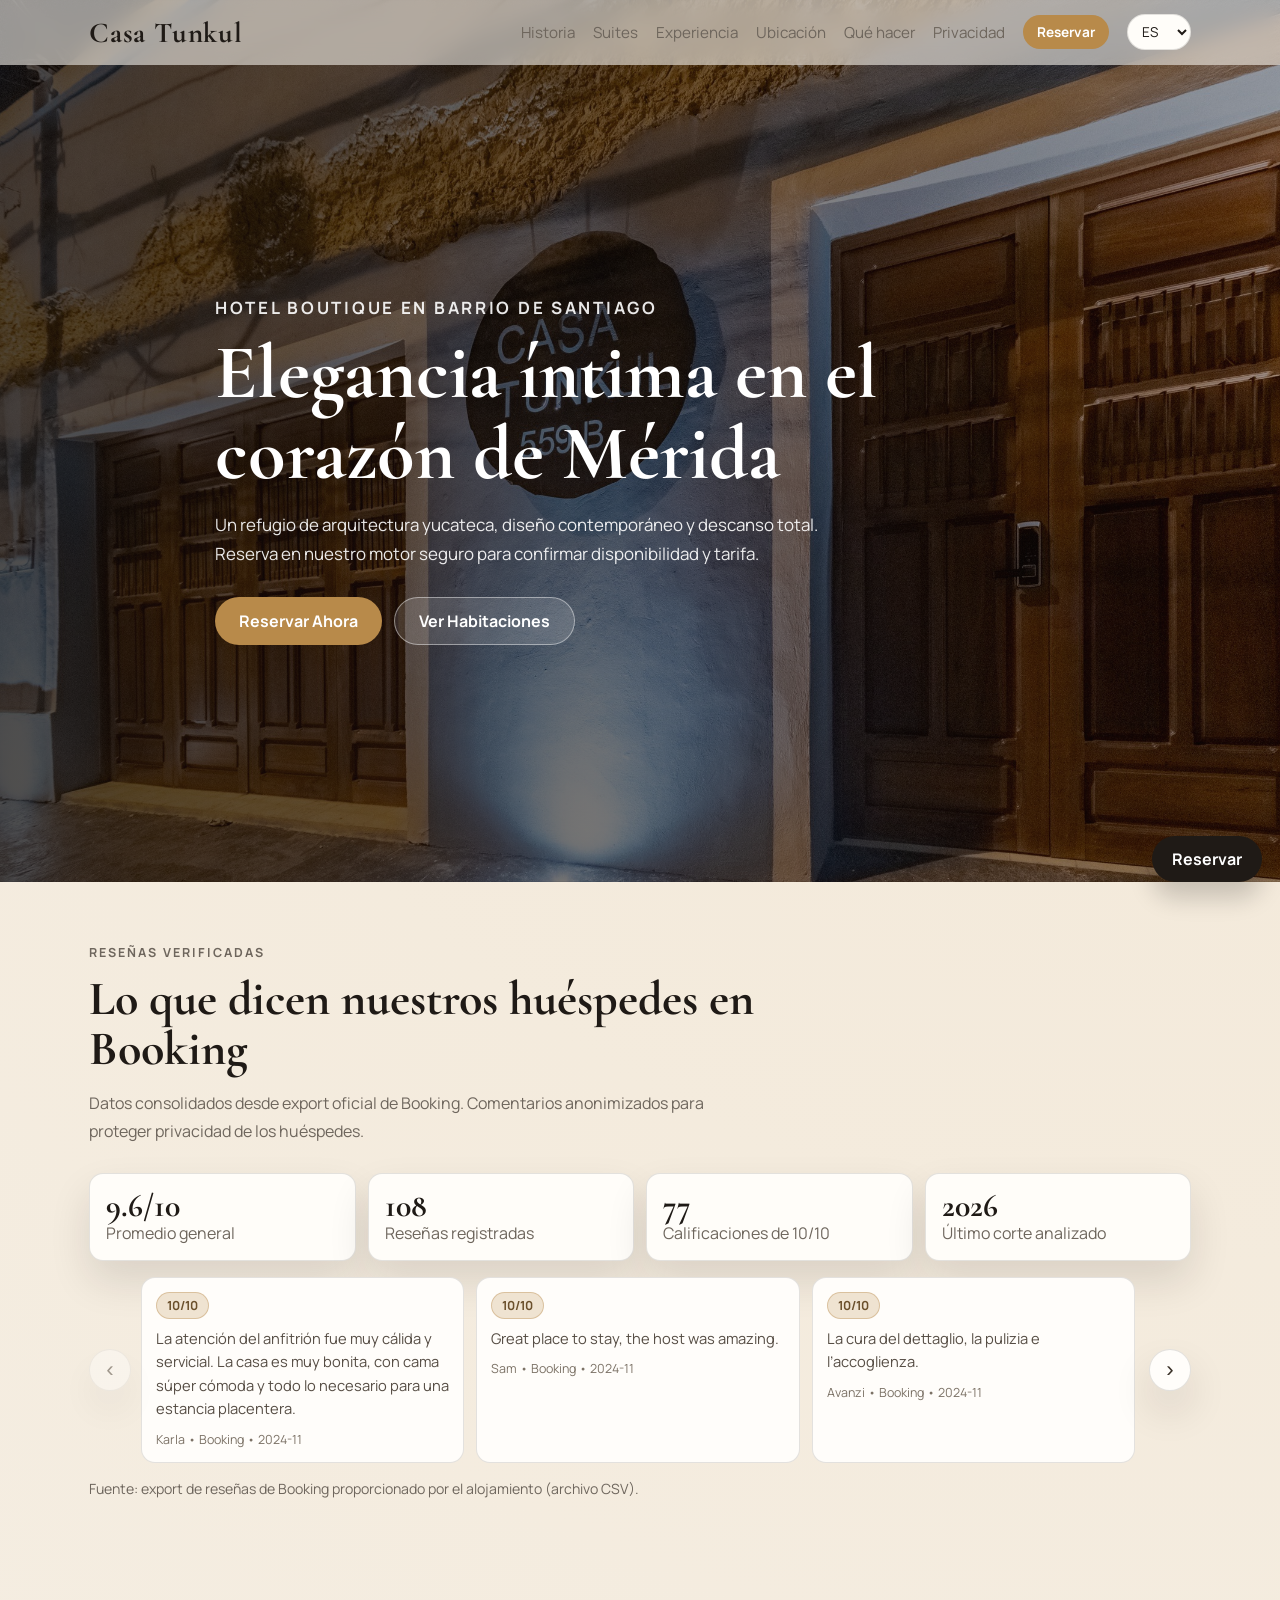
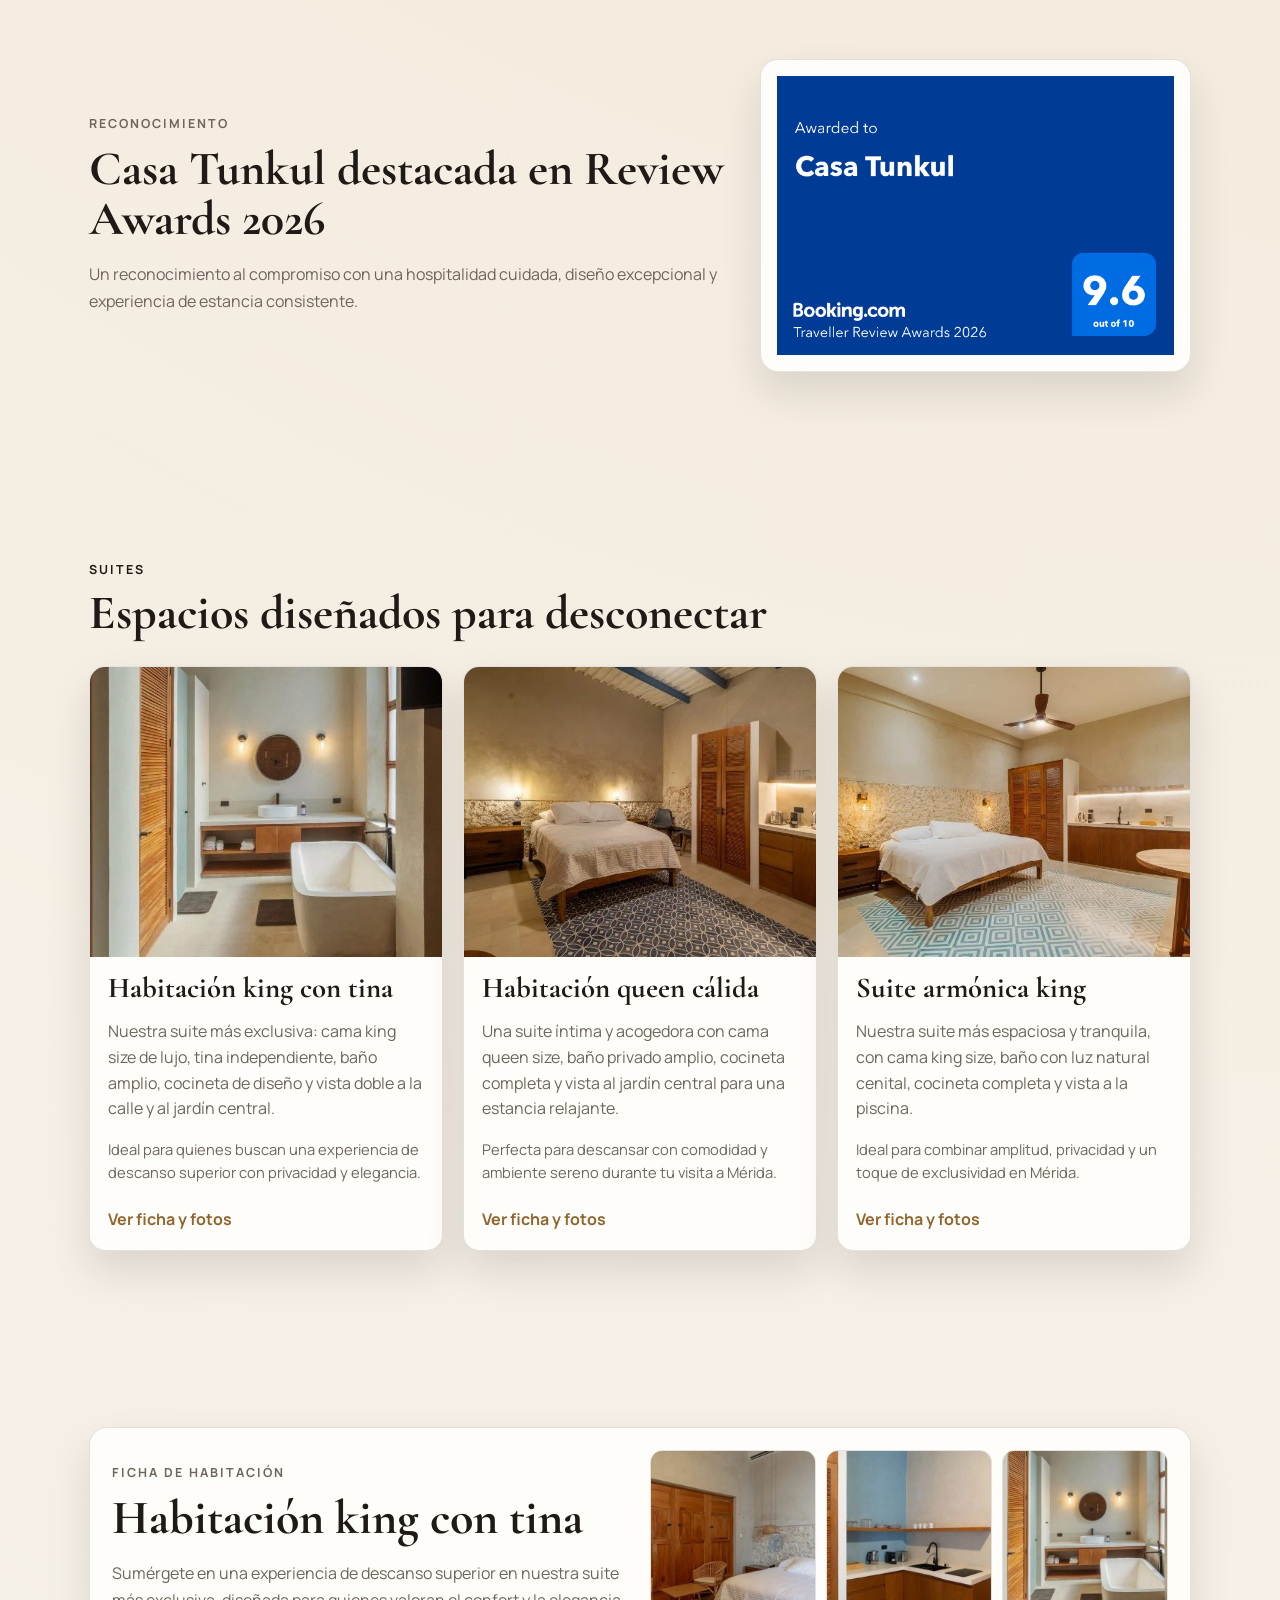
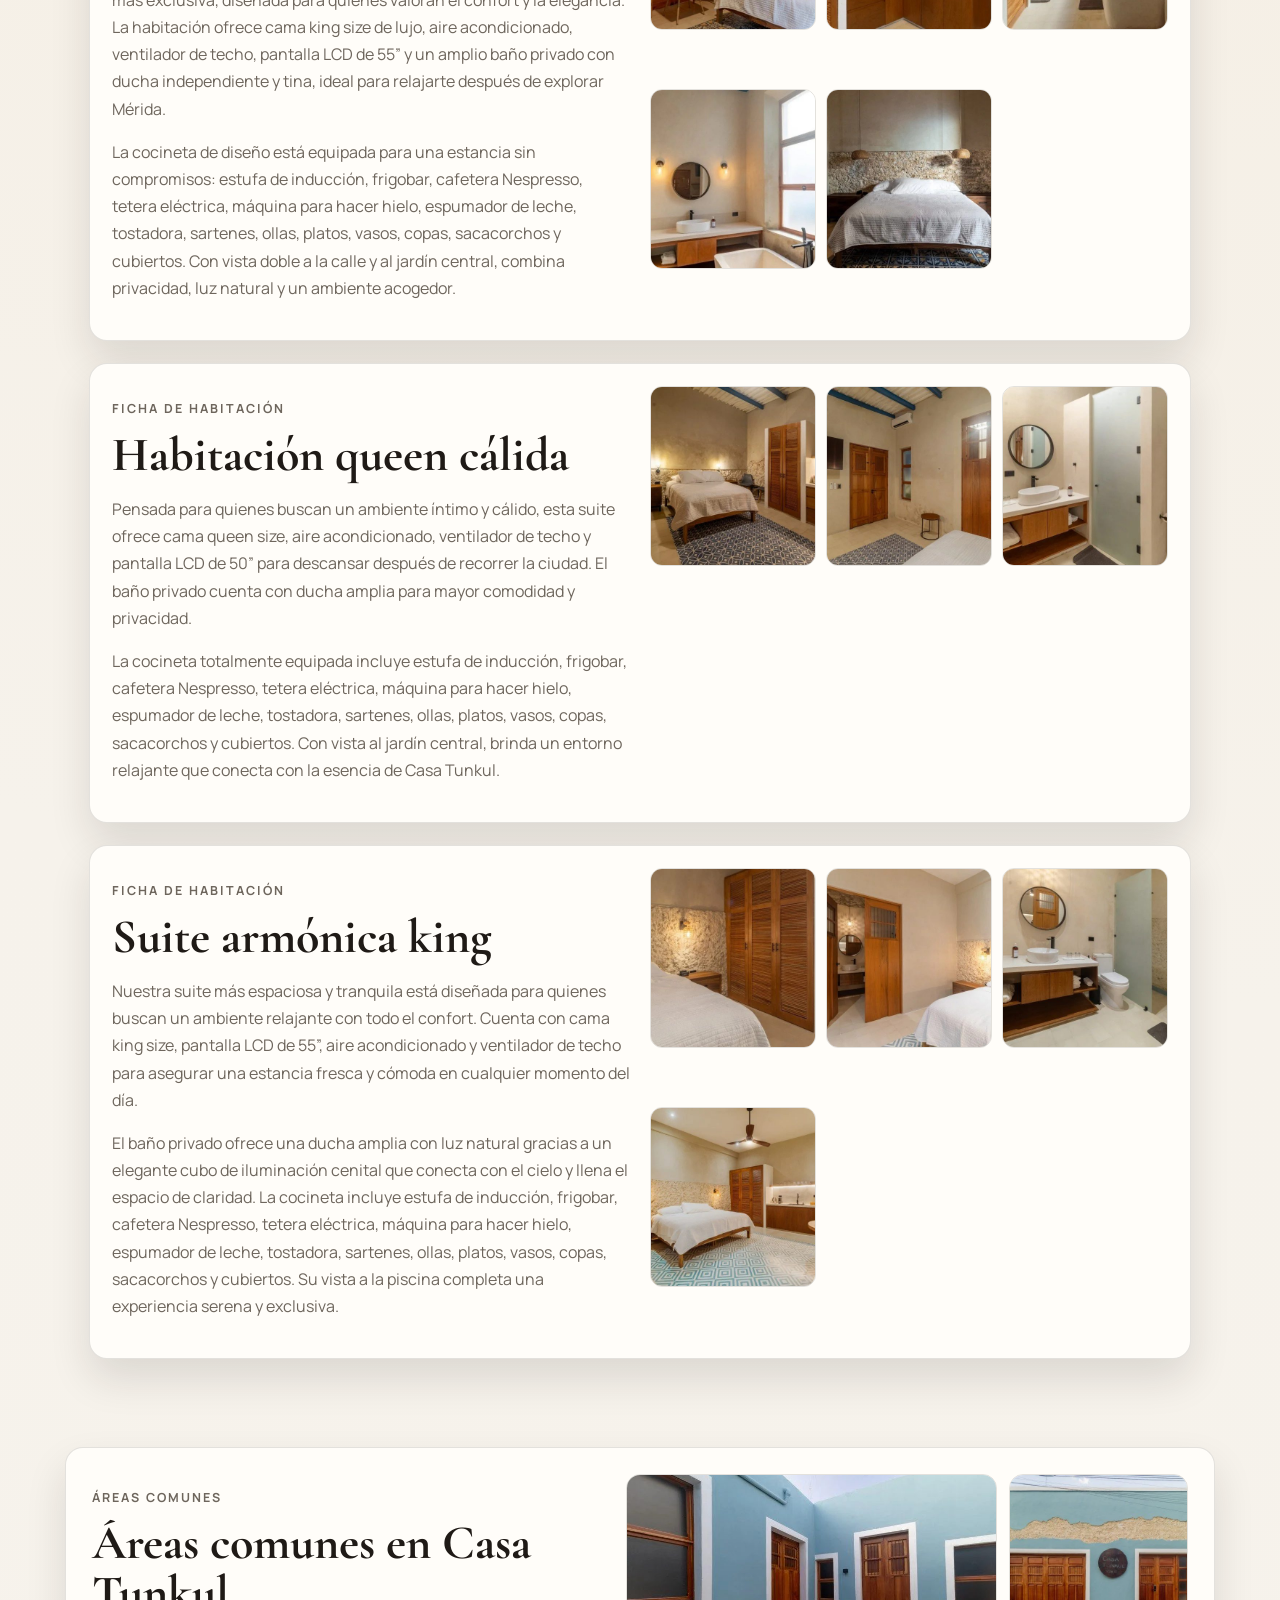
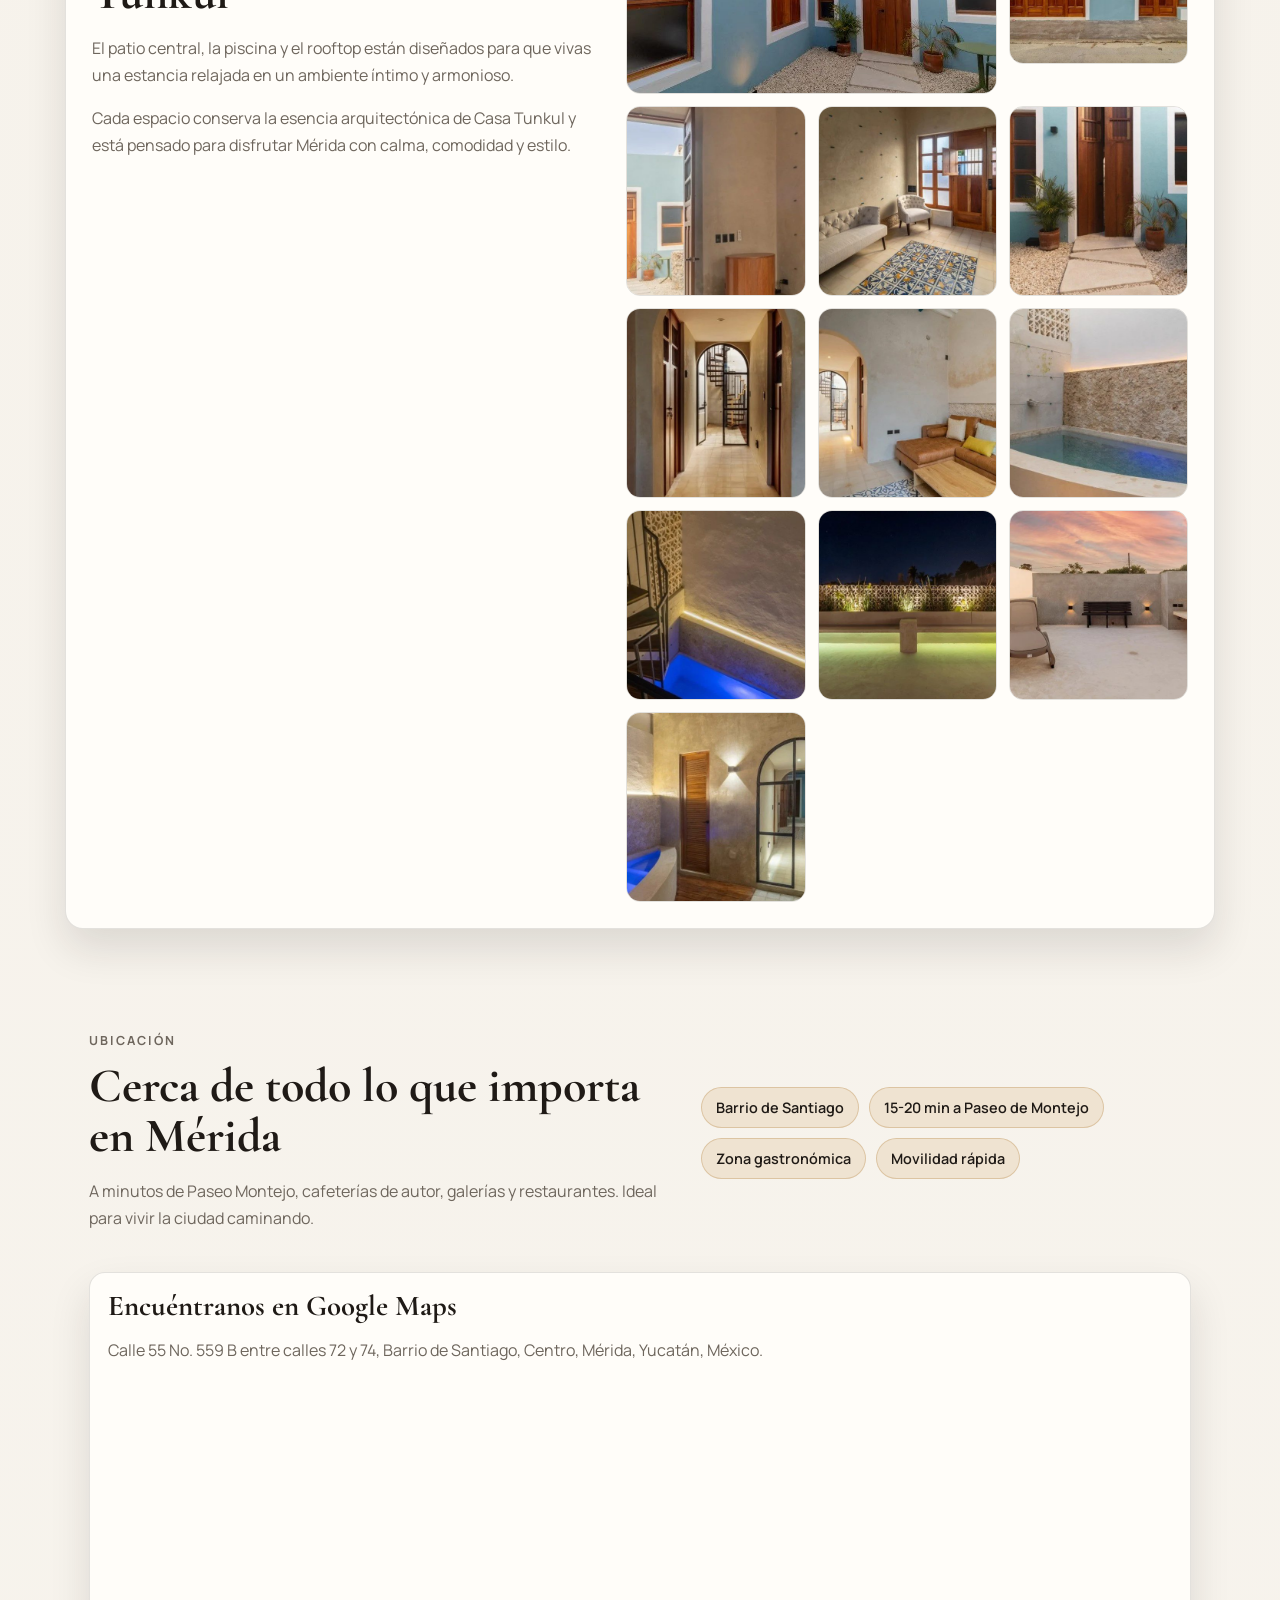
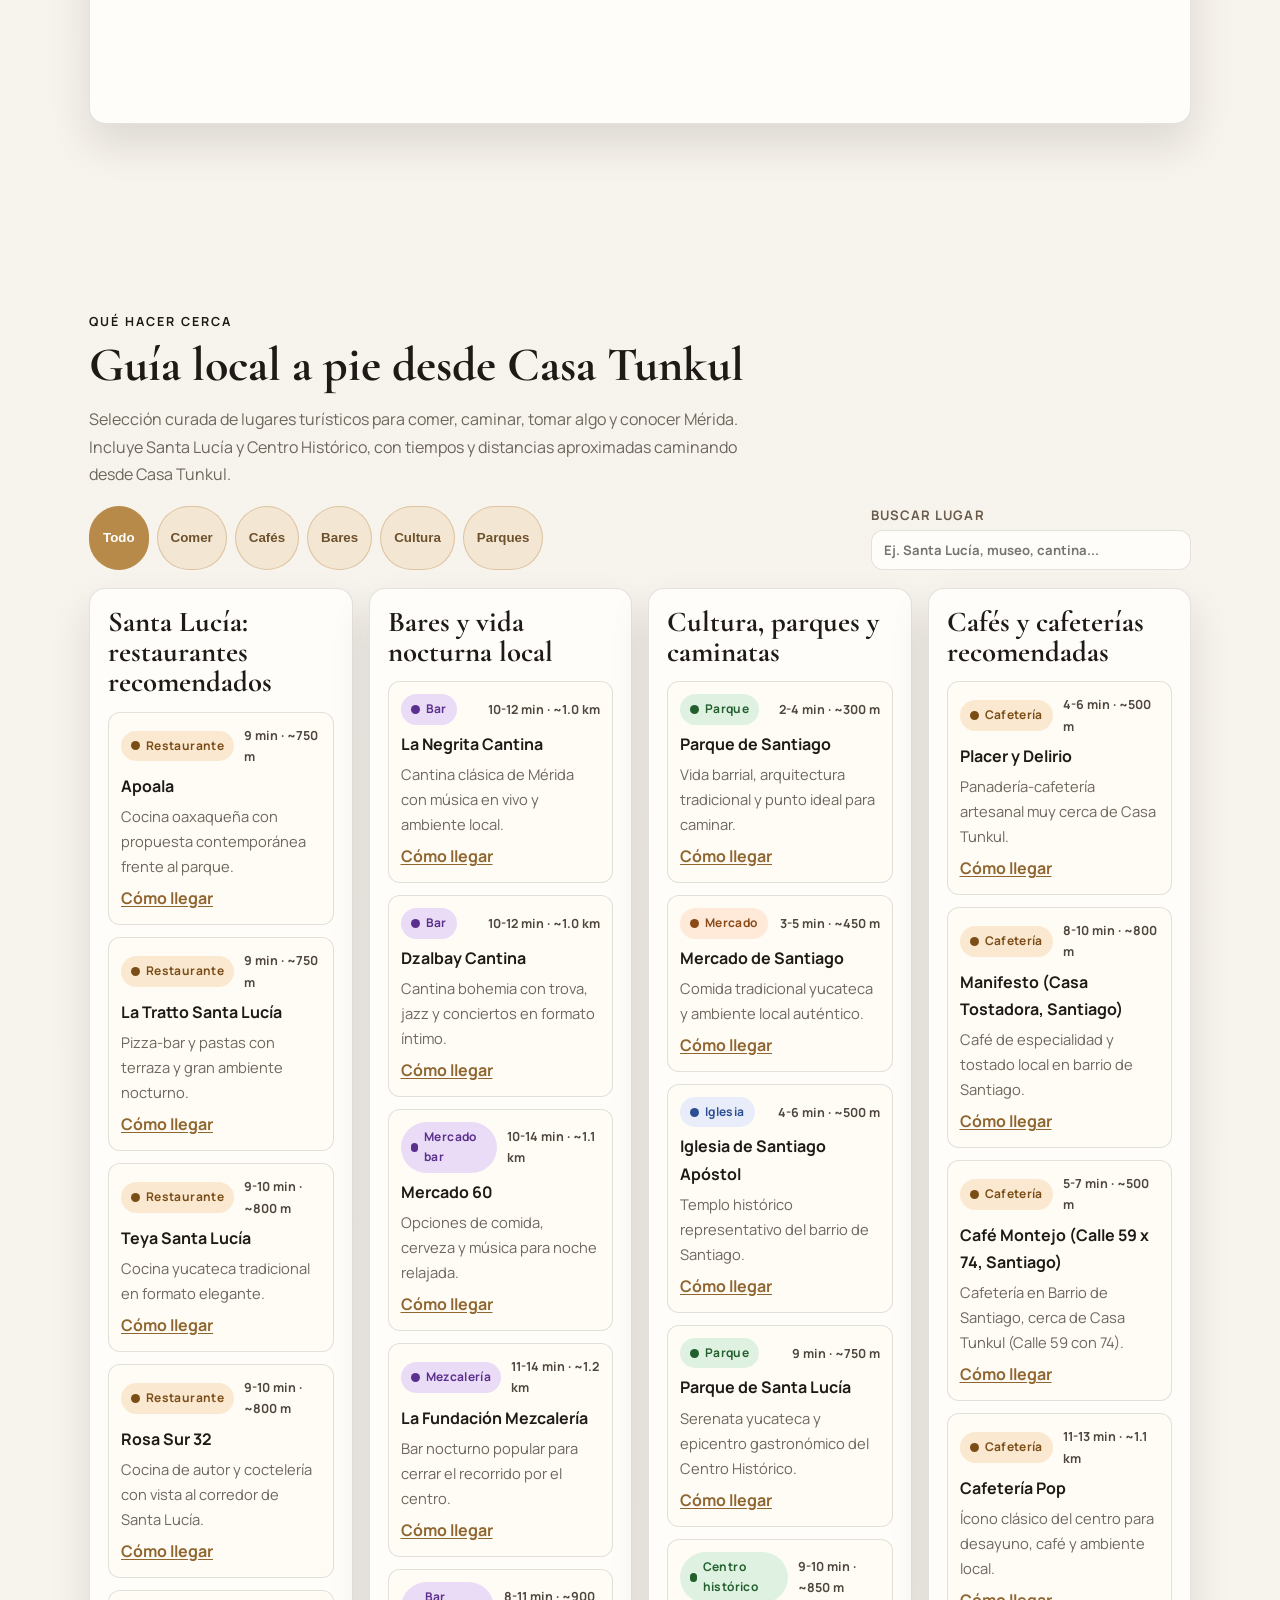
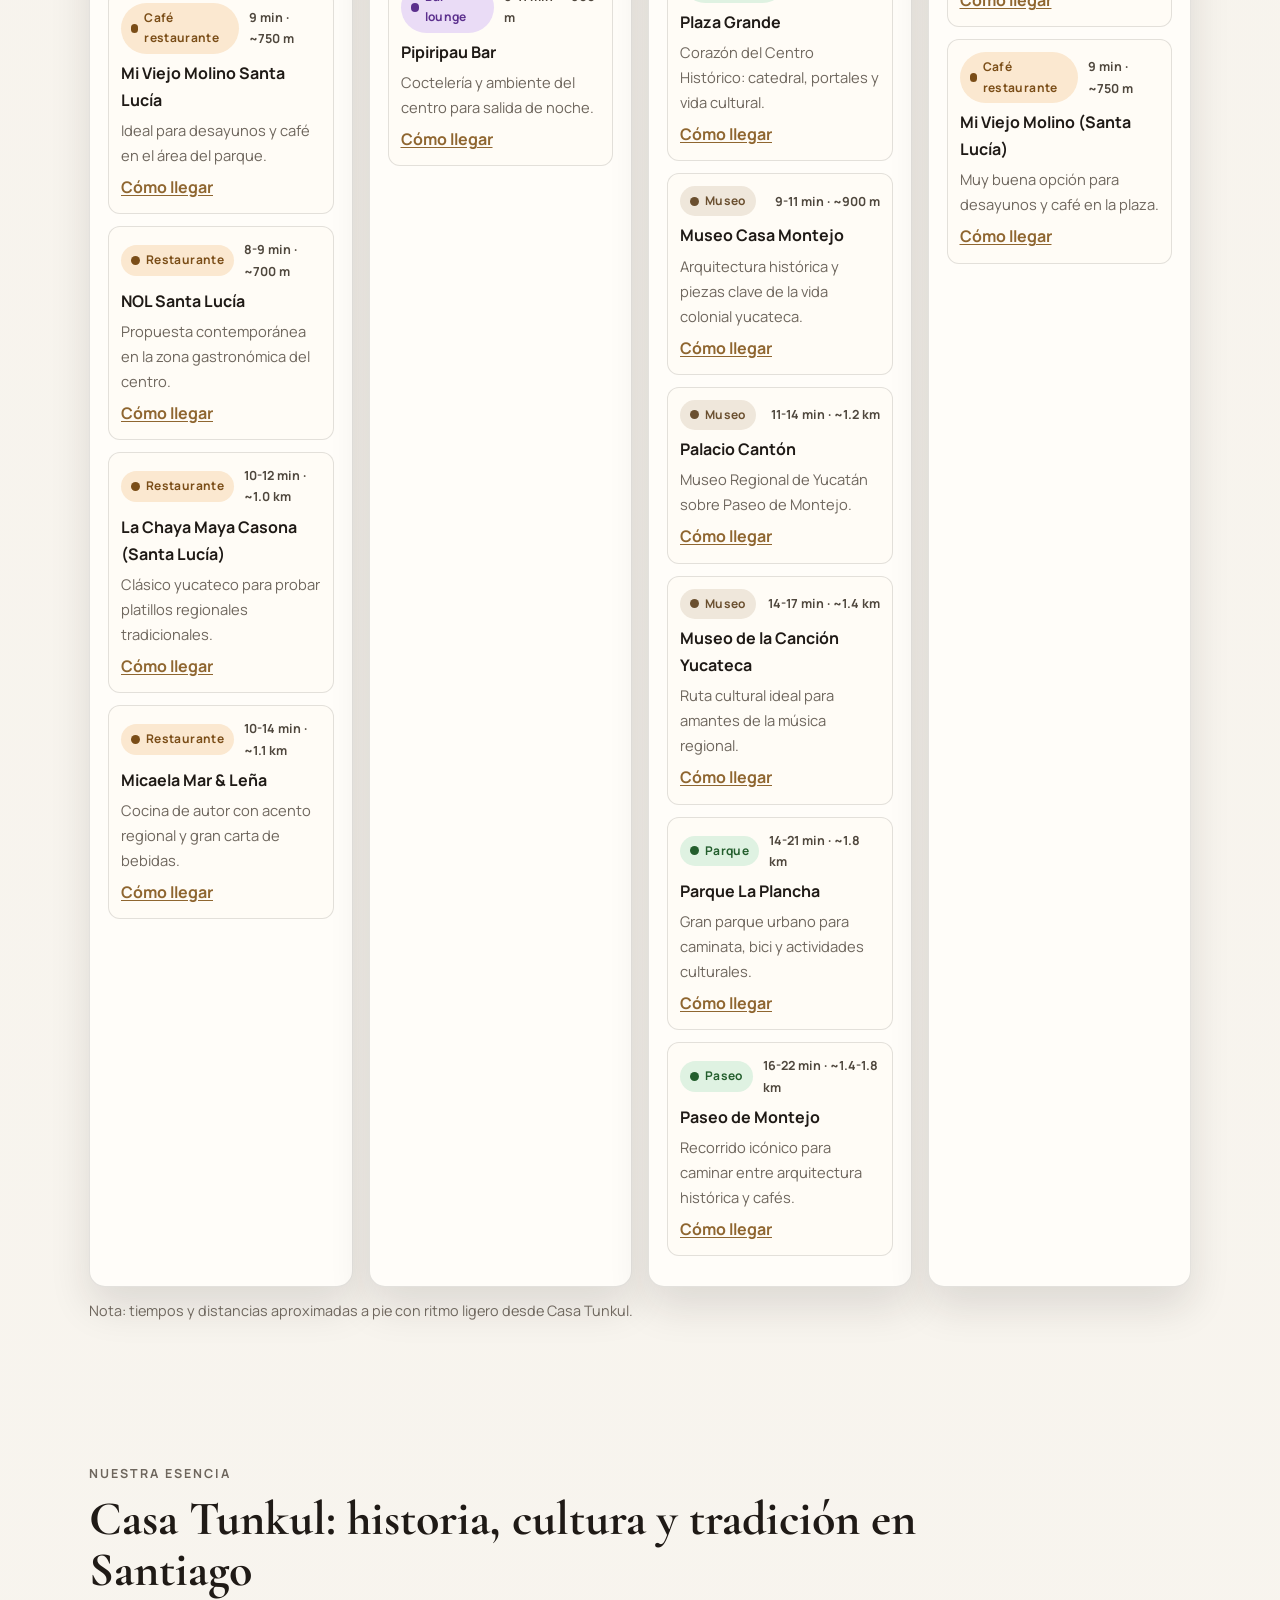
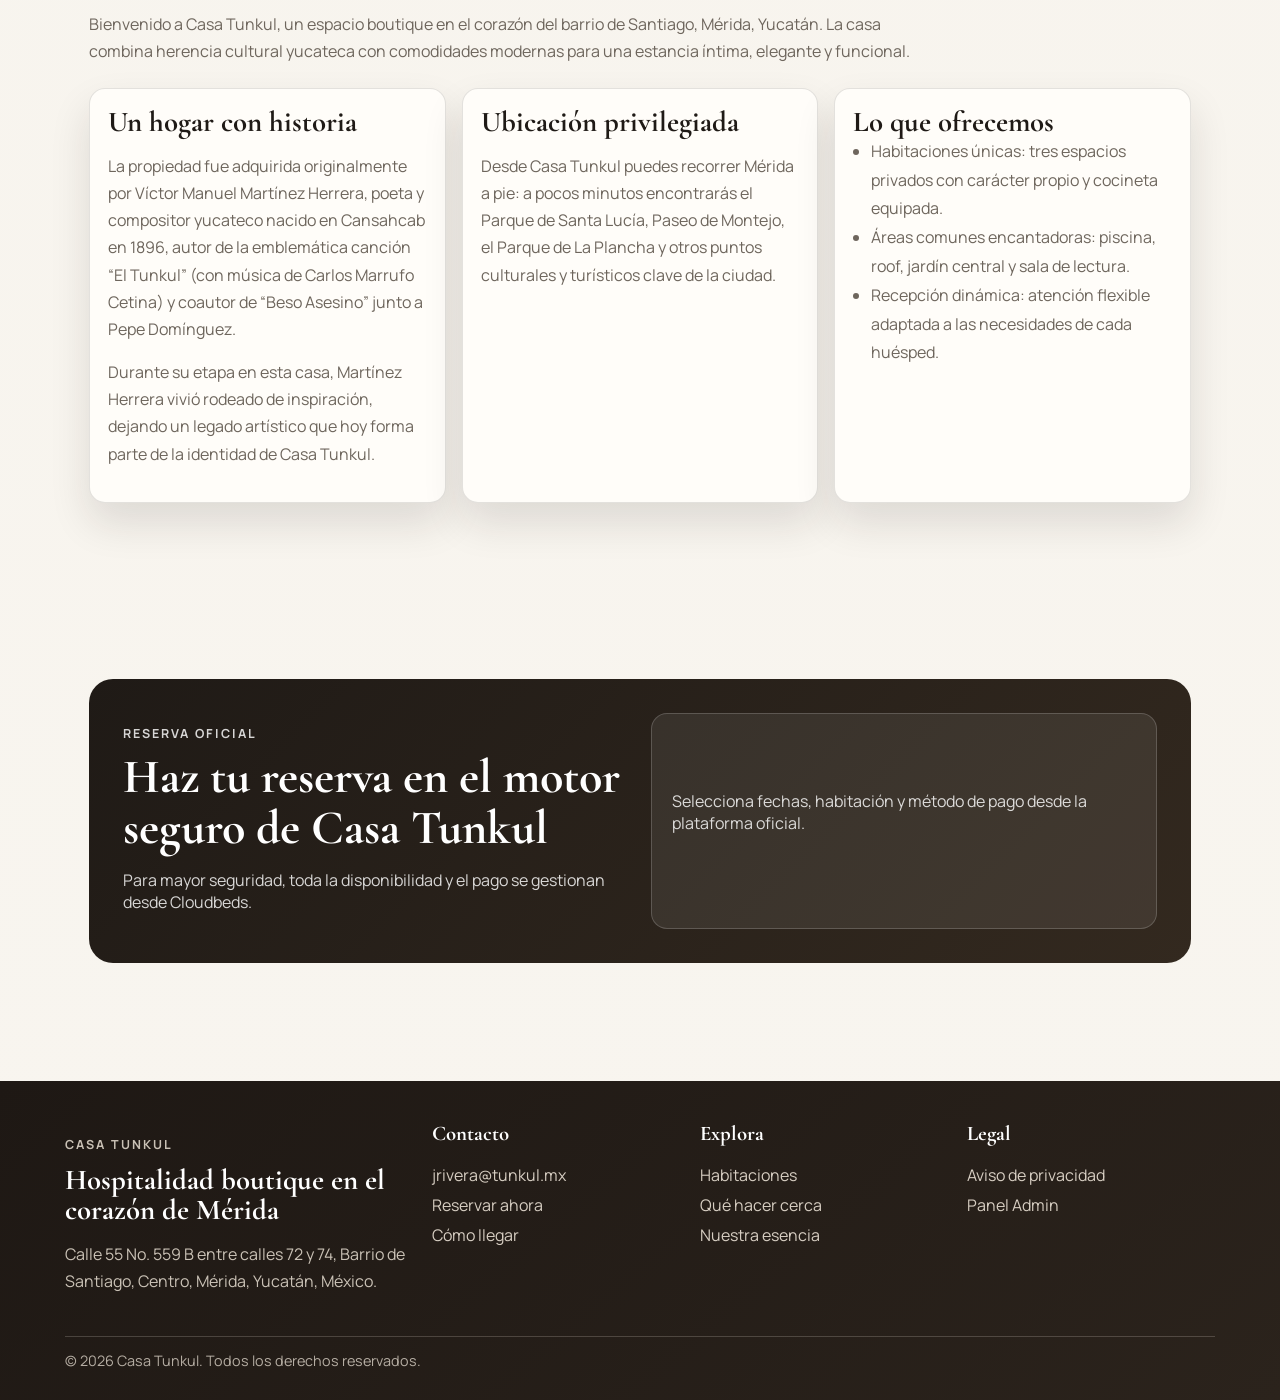
==== commit 88cc00fe: "Add Google Ads conversion tracking for Cloudbeds clicks" ====
--- a/index.html
+++ b/index.html
@@ -14,6 +14,14 @@
       href="https://fonts.googleapis.com/css2?family=Cormorant+Garamond:wght@500;600;700&family=Manrope:wght@400;500;600;700&display=swap"
       rel="stylesheet"
     />
+    <script async src="https://www.googletagmanager.com/gtag/js?id=G-NK46K1KFB7"></script>
+    <script>
+      window.dataLayer = window.dataLayer || [];
+      function gtag() { dataLayer.push(arguments); }
+      gtag('js', new Date());
+      gtag('config', 'G-NK46K1KFB7');
+      gtag('config', 'AW-16928133263');
+    </script>
     <link rel="stylesheet" href="./styles.css" />
   </head>
   <body>
--- a/styles.css
+++ b/styles.css
@@ -542,6 +542,8 @@
   height: 190px;
   object-fit: cover;
   border: 1px solid var(--line);
+  width: 100%;
+  aspect-ratio: 4 / 3;
 }
 
 .exp-gallery img:first-child {
@@ -963,6 +965,11 @@
   .room-gallery,
   .exp-gallery {
     grid-template-columns: repeat(2, minmax(0, 1fr));
+  }
+
+  .exp-gallery img:first-child {
+    grid-column: auto;
+    height: 190px;
   }
 
 }
@@ -1028,4 +1035,10 @@
   .exp-gallery {
     grid-template-columns: 1fr;
   }
-}
+
+  .exp-gallery img,
+  .exp-gallery img:first-child {
+    height: 220px;
+    aspect-ratio: 4 / 3;
+  }
+}
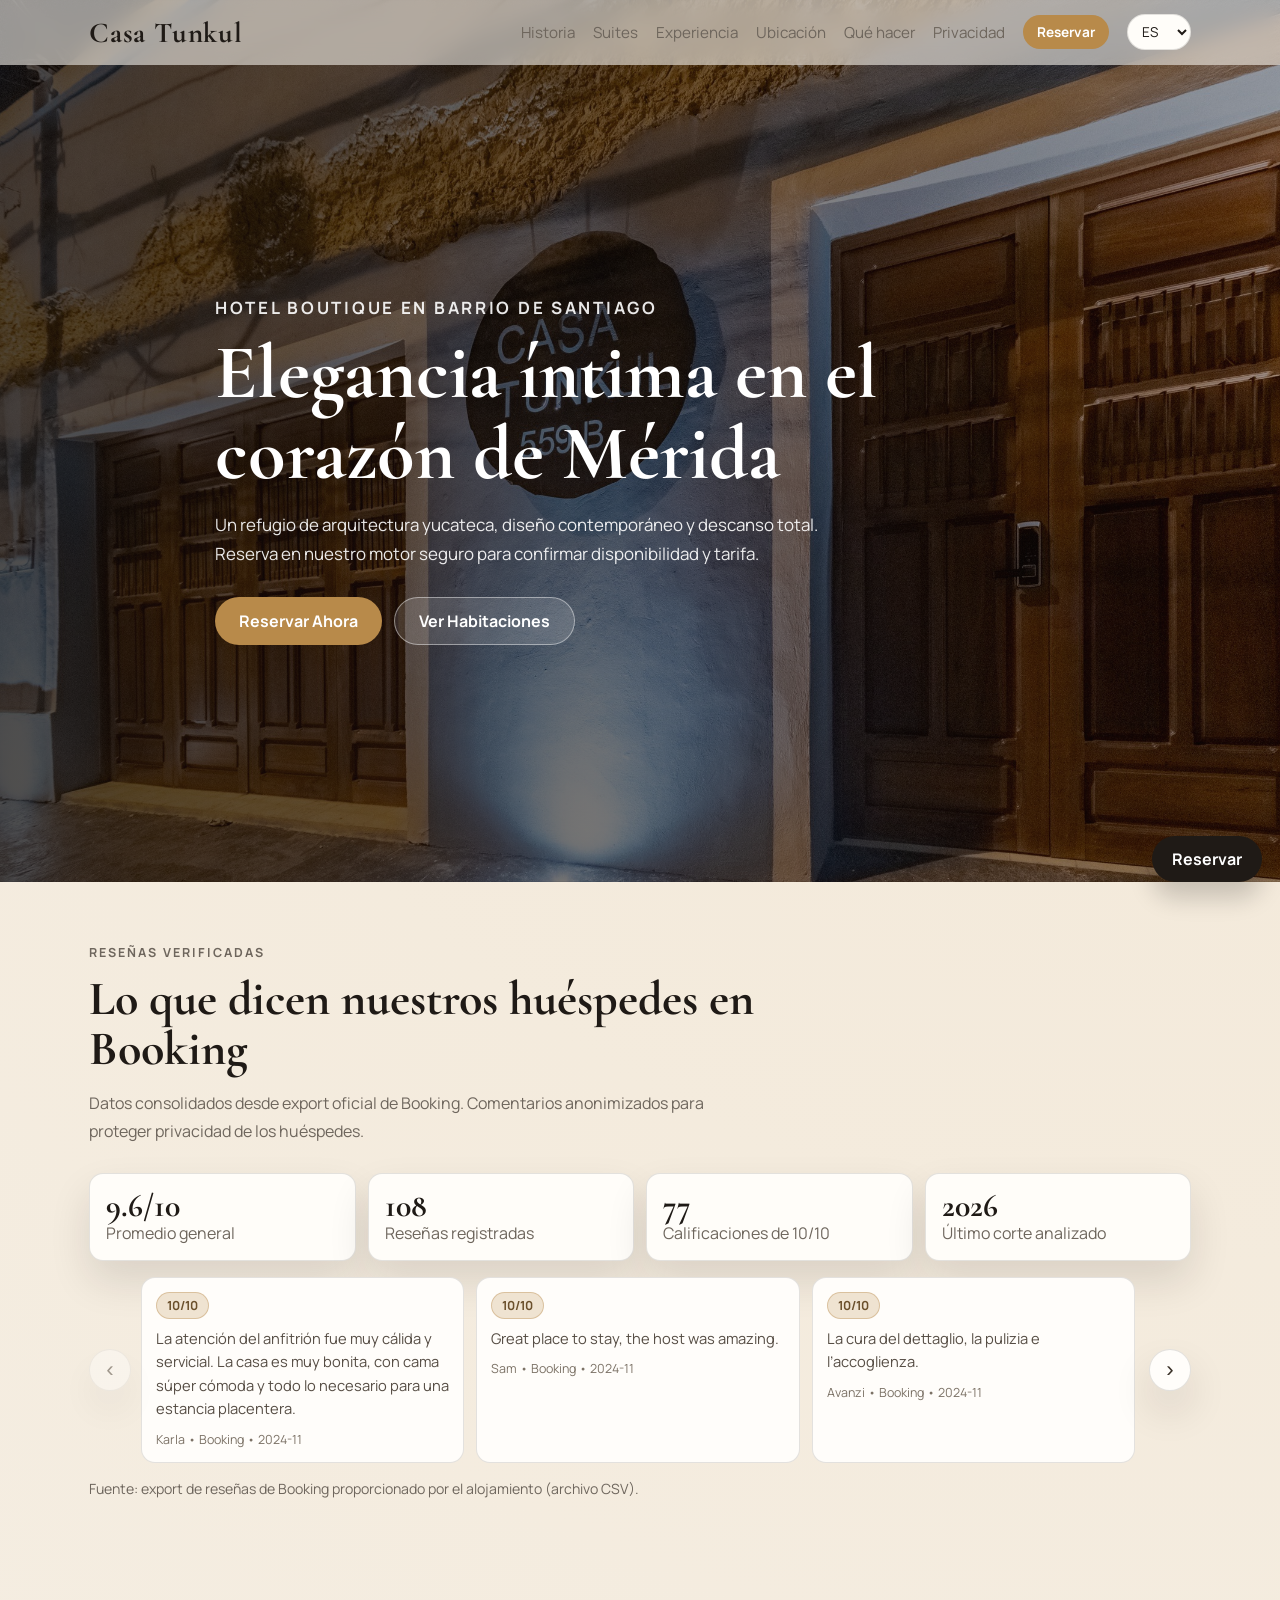
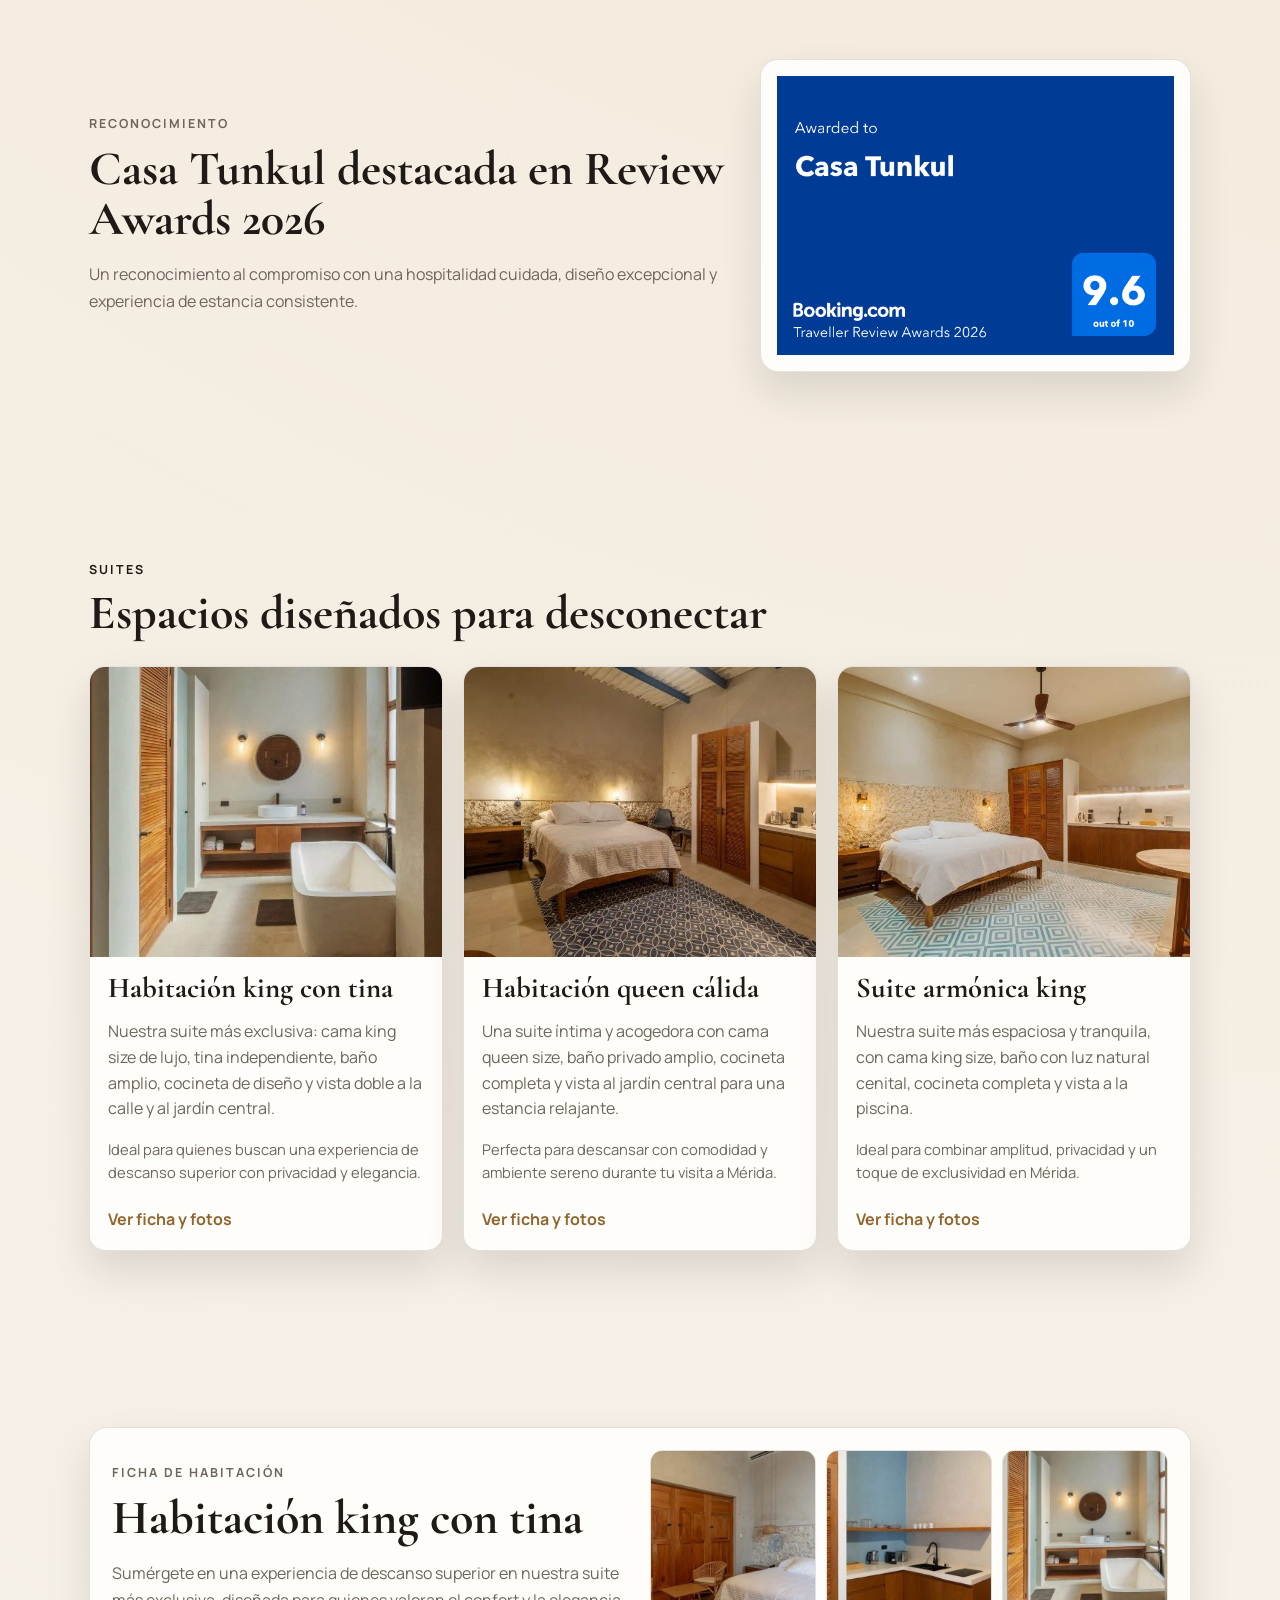
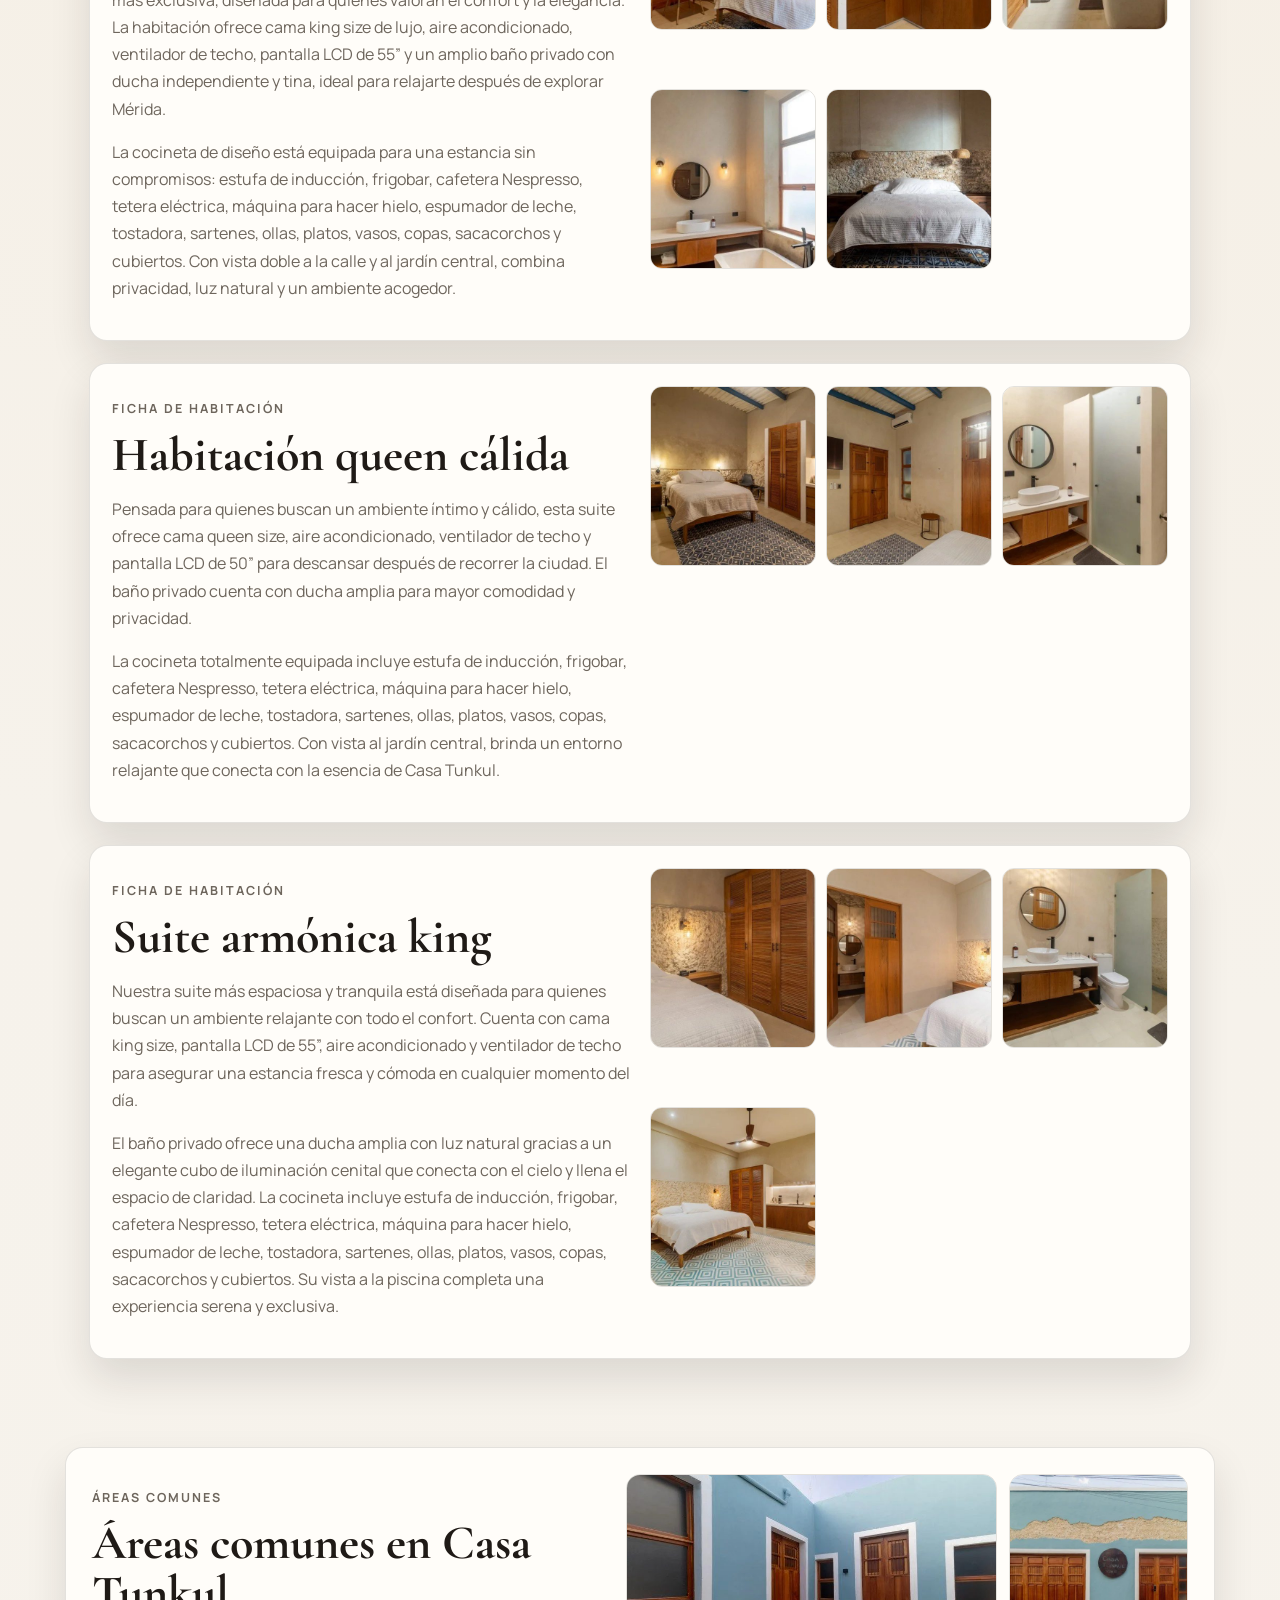
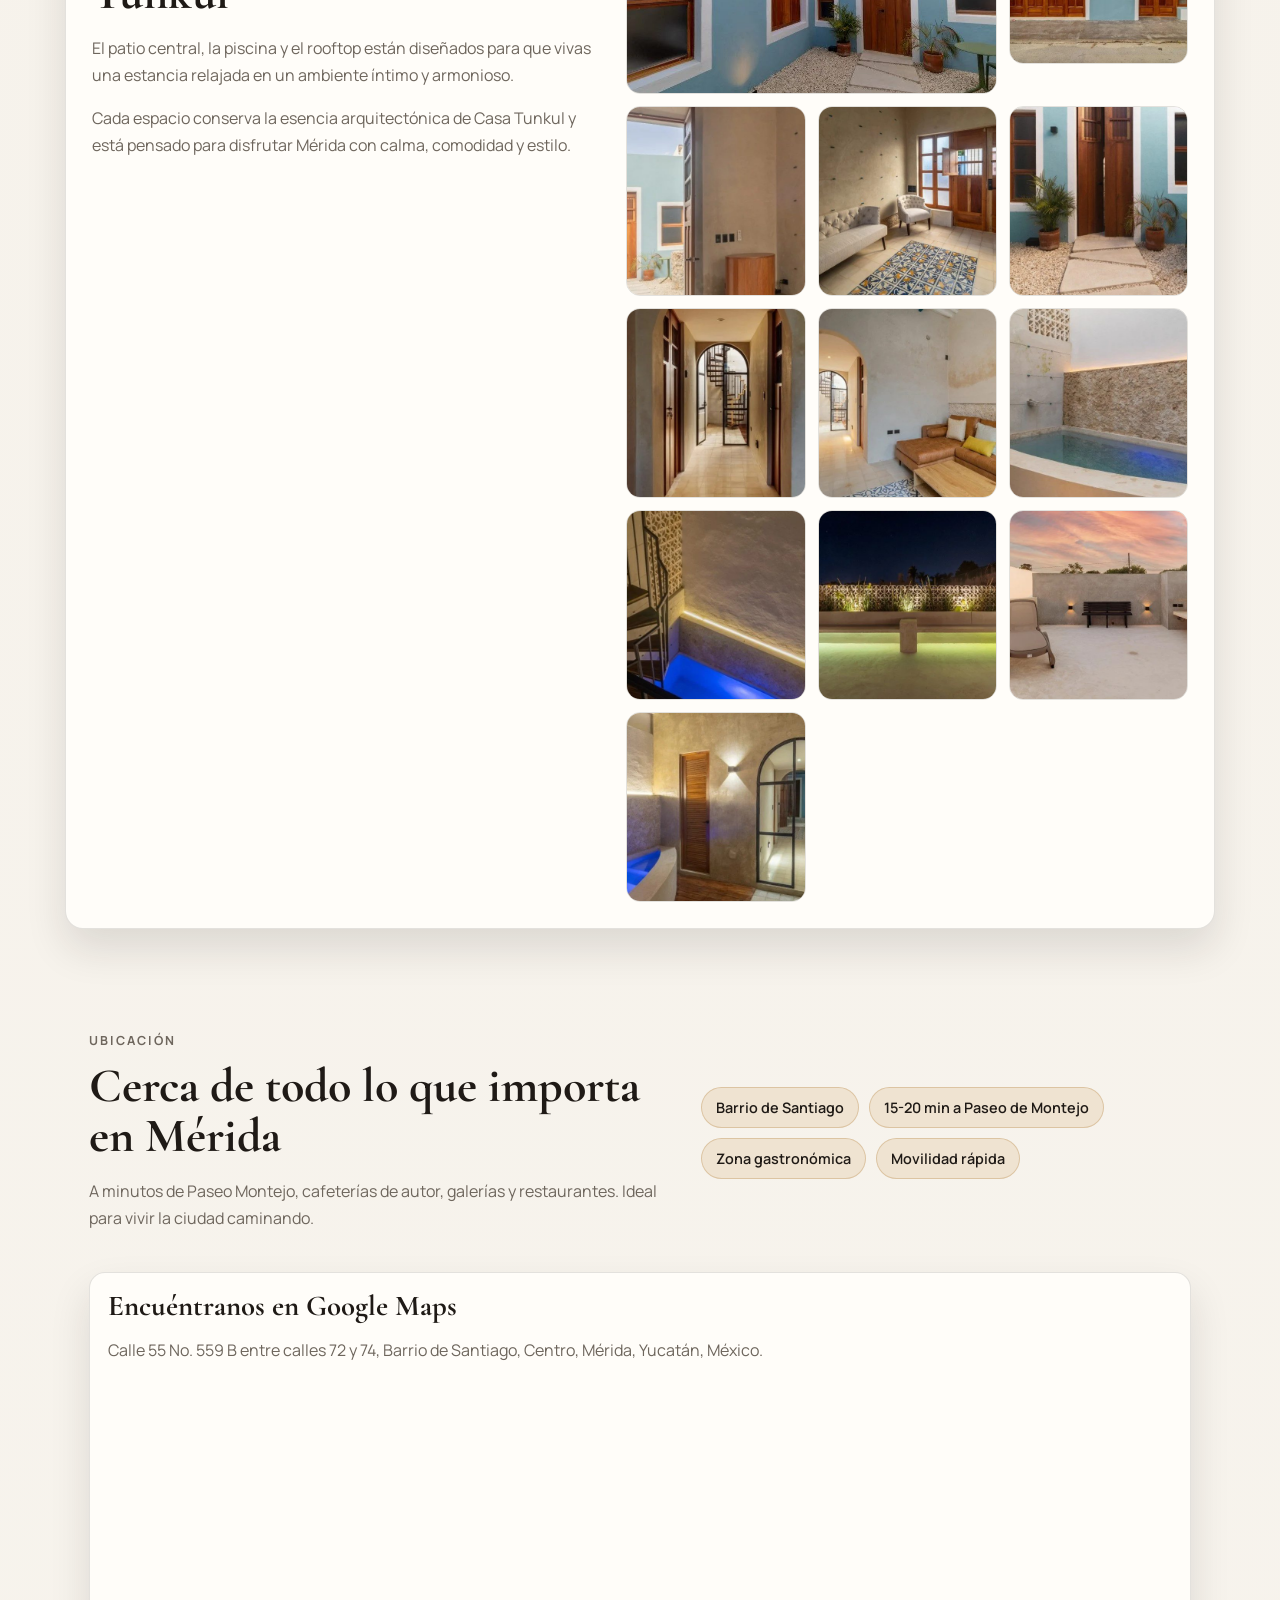
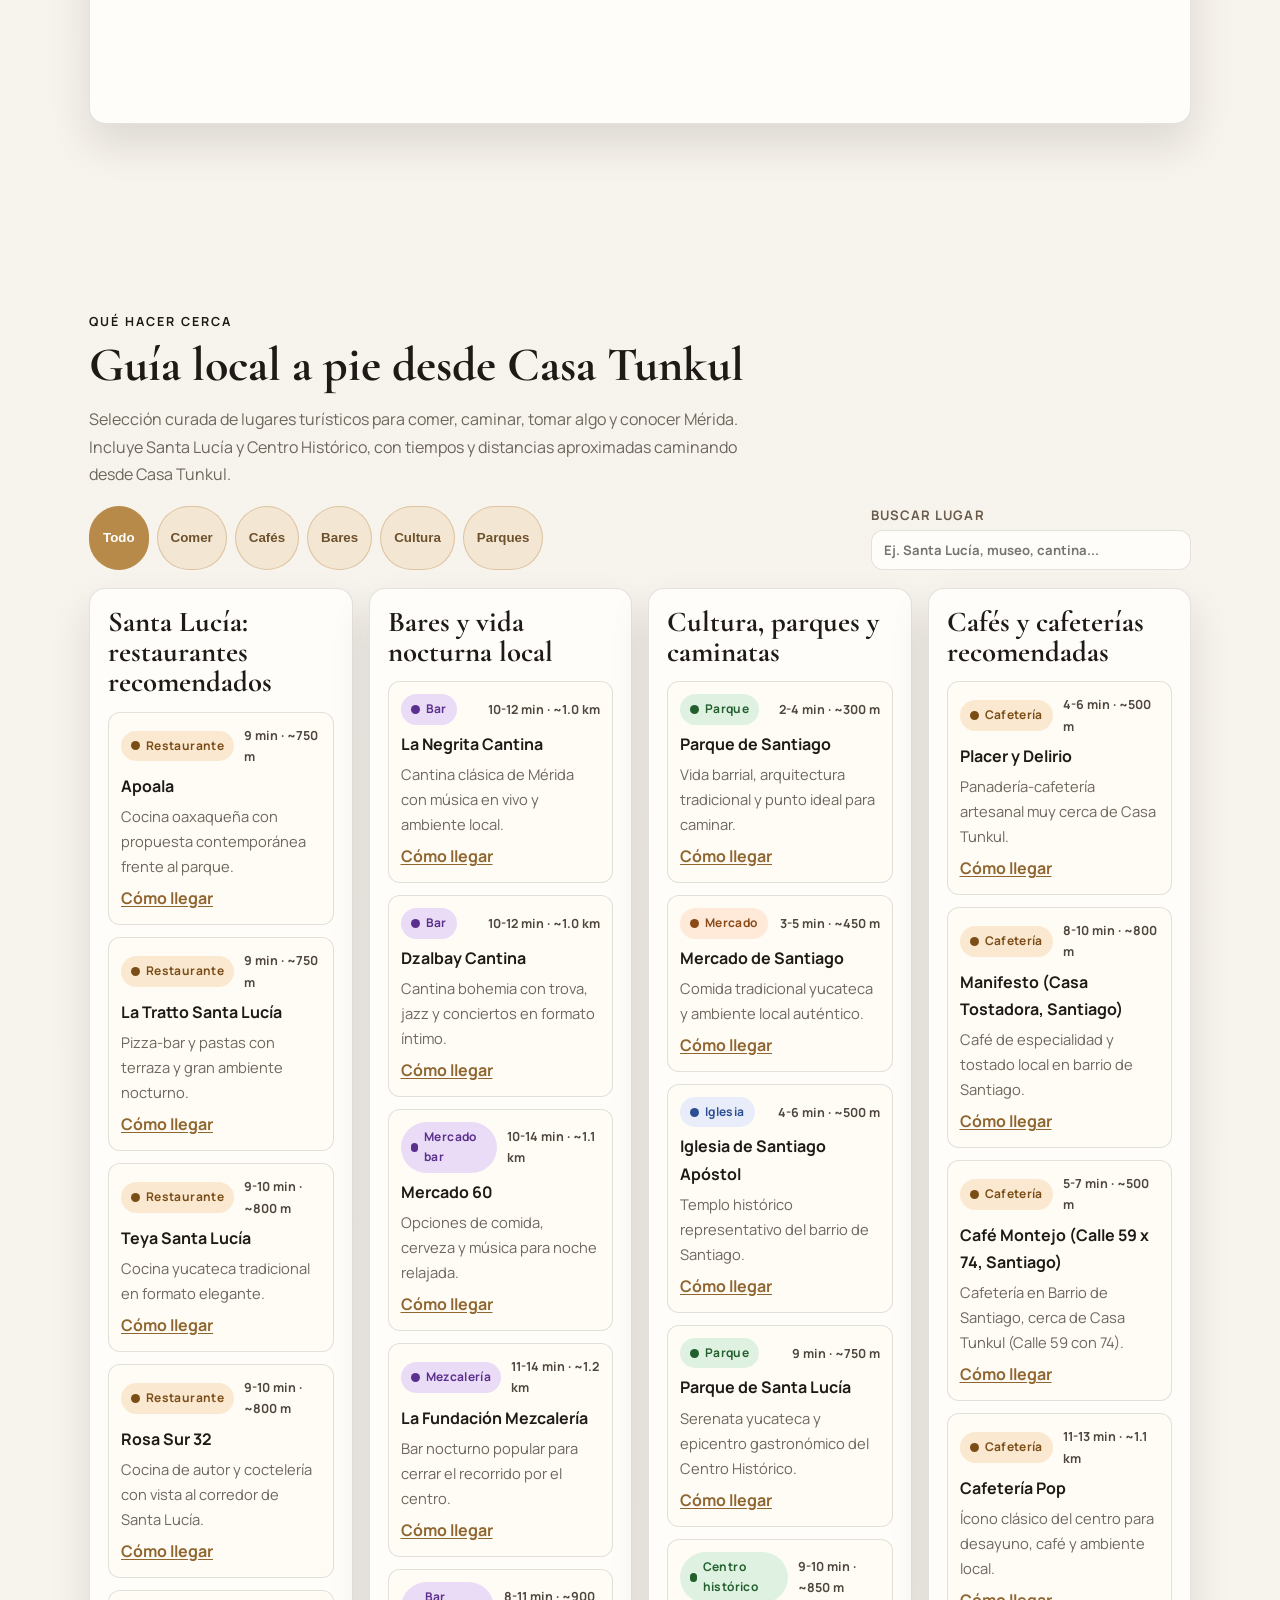
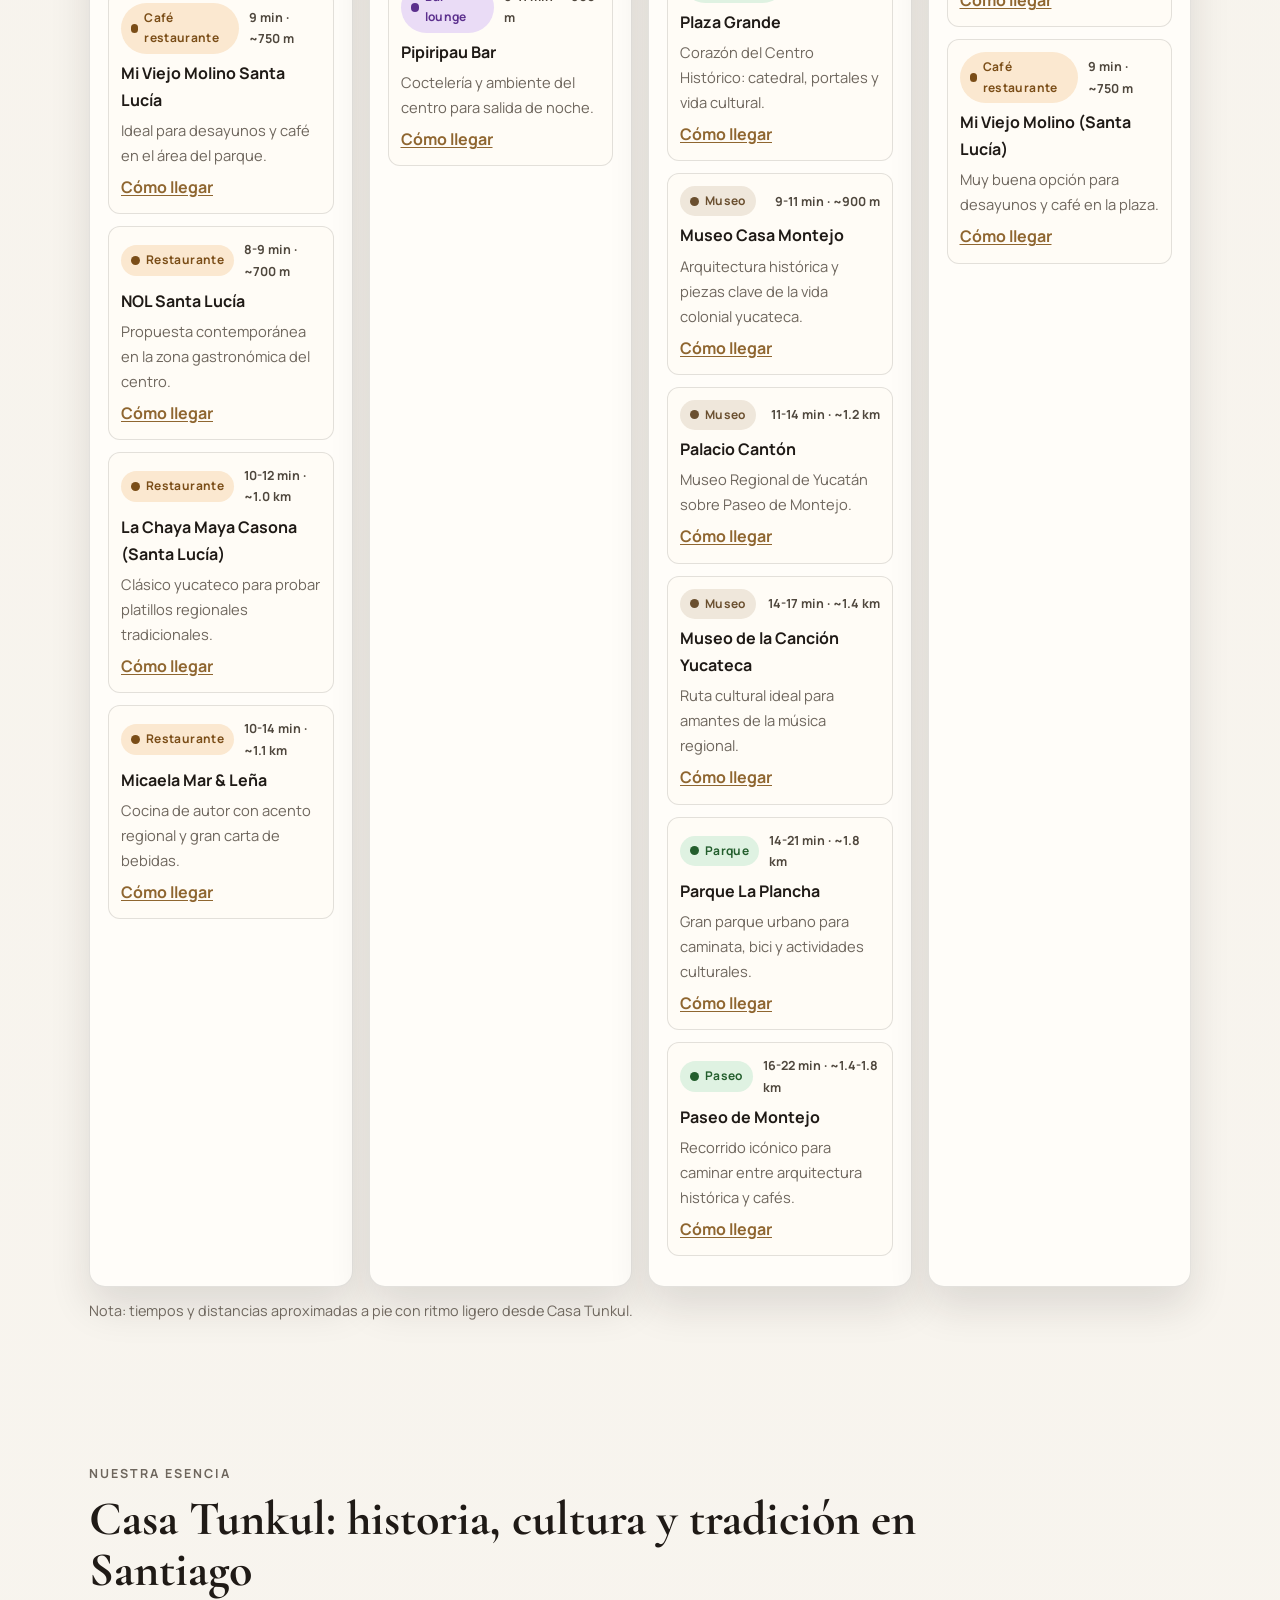
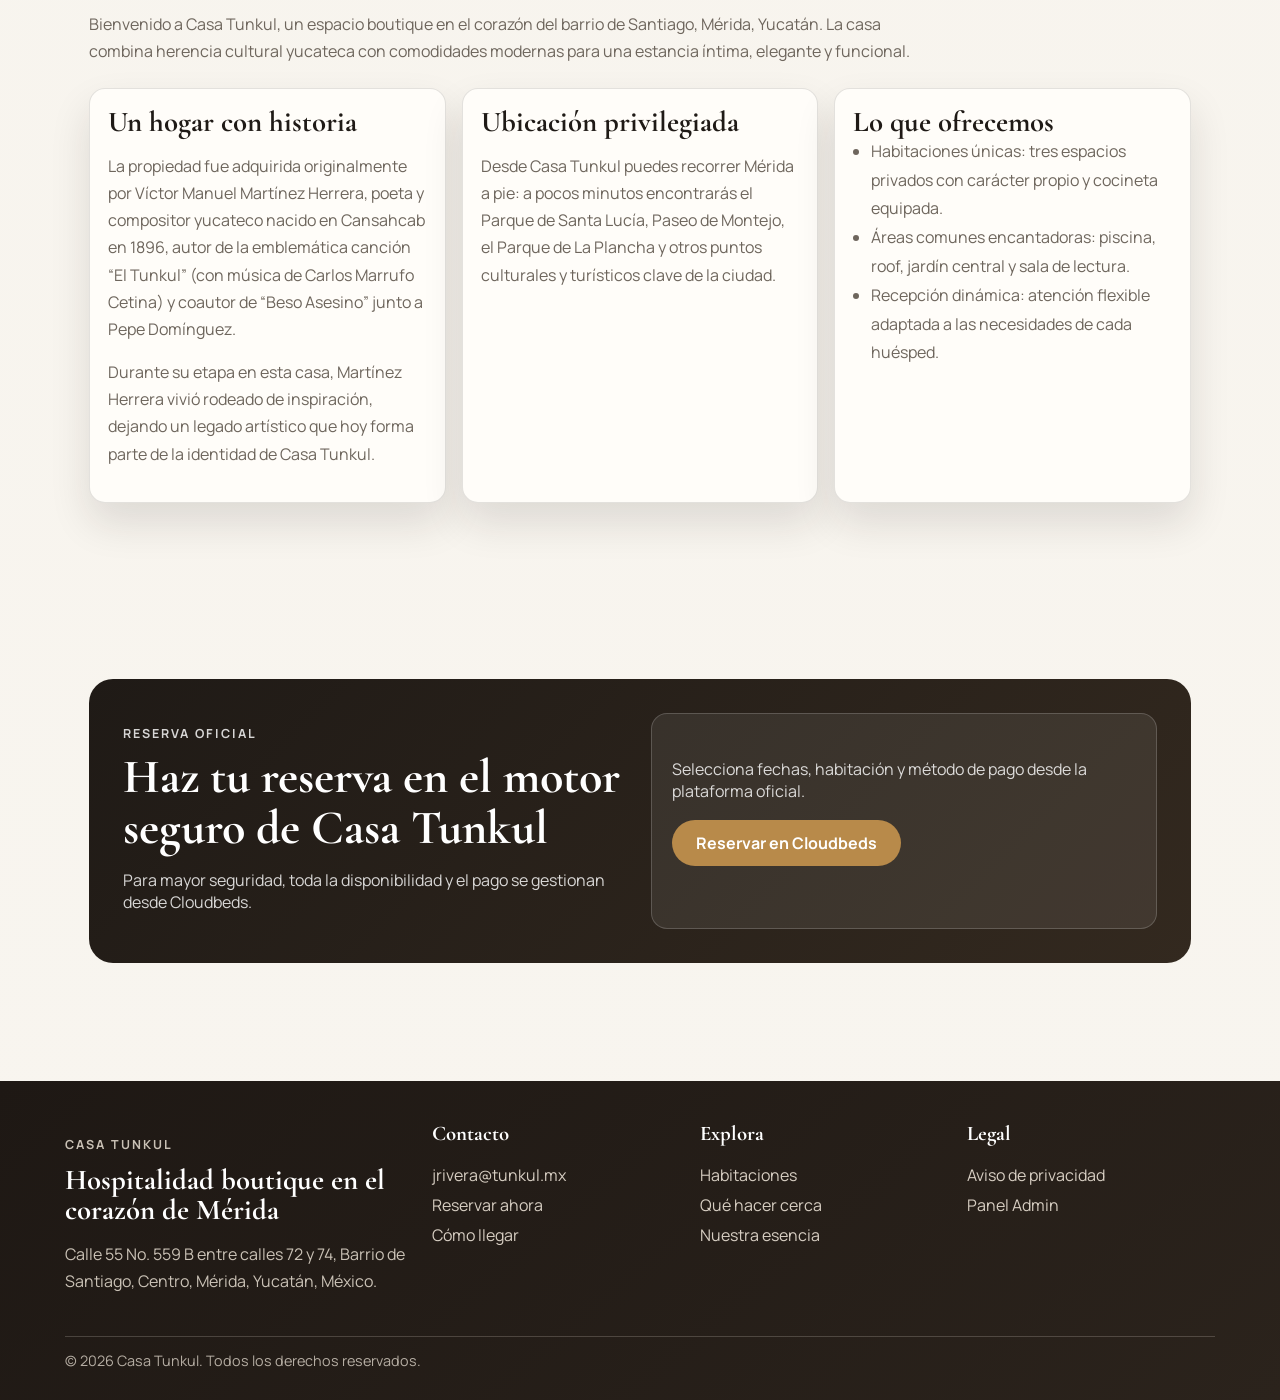
==== commit 5152b93f: "Add trackable external Cloudbeds booking CTA" ====
--- a/index.html
+++ b/index.html
@@ -664,6 +664,14 @@
           </div>
           <div class="booking-panel">
             <p id="booking-panel-desc">Selecciona fechas, habitación y método de pago desde la plataforma oficial.</p>
+            <a
+              id="booking-cta-external"
+              class="btn"
+              href="https://hotels.cloudbeds.com/reservation/4yhpKG"
+              onclick="return gtag_report_conversion(this.href);"
+            >
+              Reservar en Cloudbeds
+            </a>
             <div class="cloudbeds-widget">
               <script src="https://hotels.cloudbeds.com/widget/load/4yhpKG/vert?newWindow=1"></script>
             </div>
--- a/styles.css
+++ b/styles.css
@@ -799,6 +799,10 @@
 
 .booking-panel p {
   margin: 0;
+}
+
+.booking-panel .btn {
+  align-self: flex-start;
 }
 
 .cloudbeds-widget {
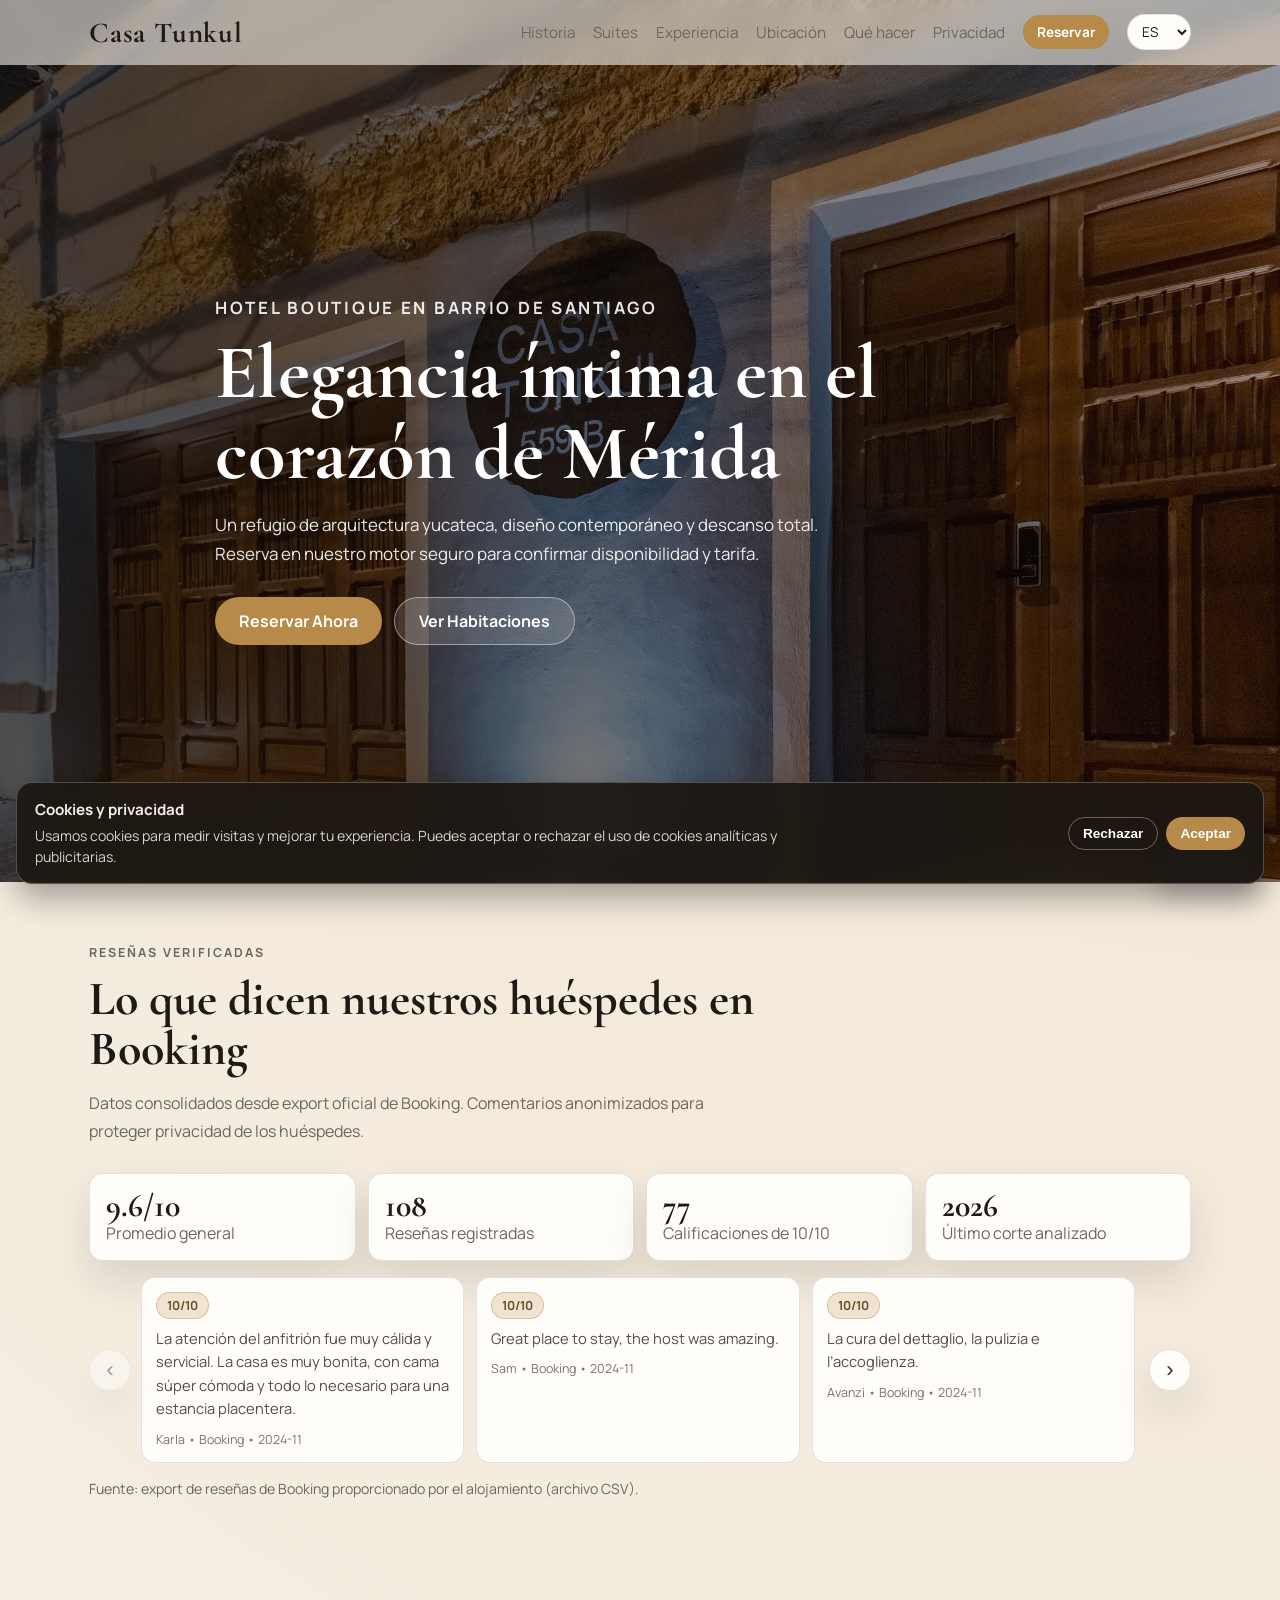
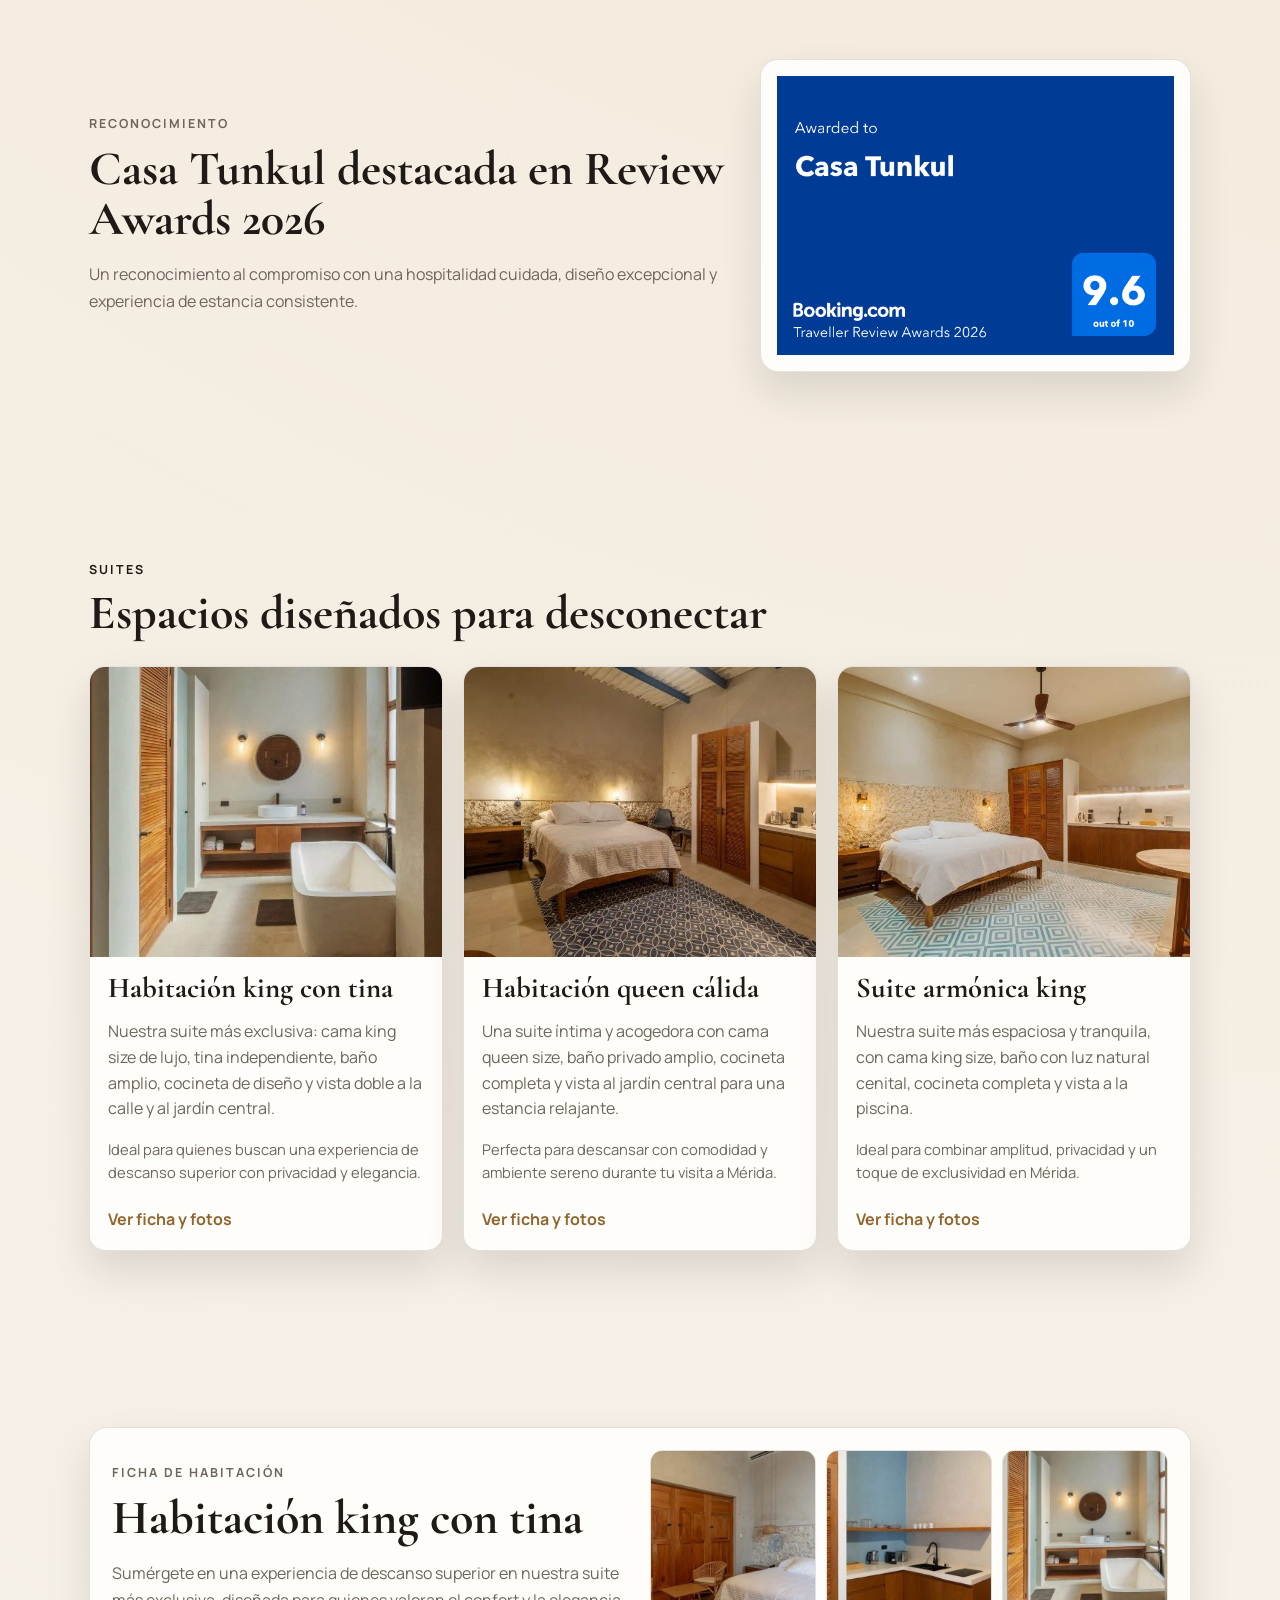
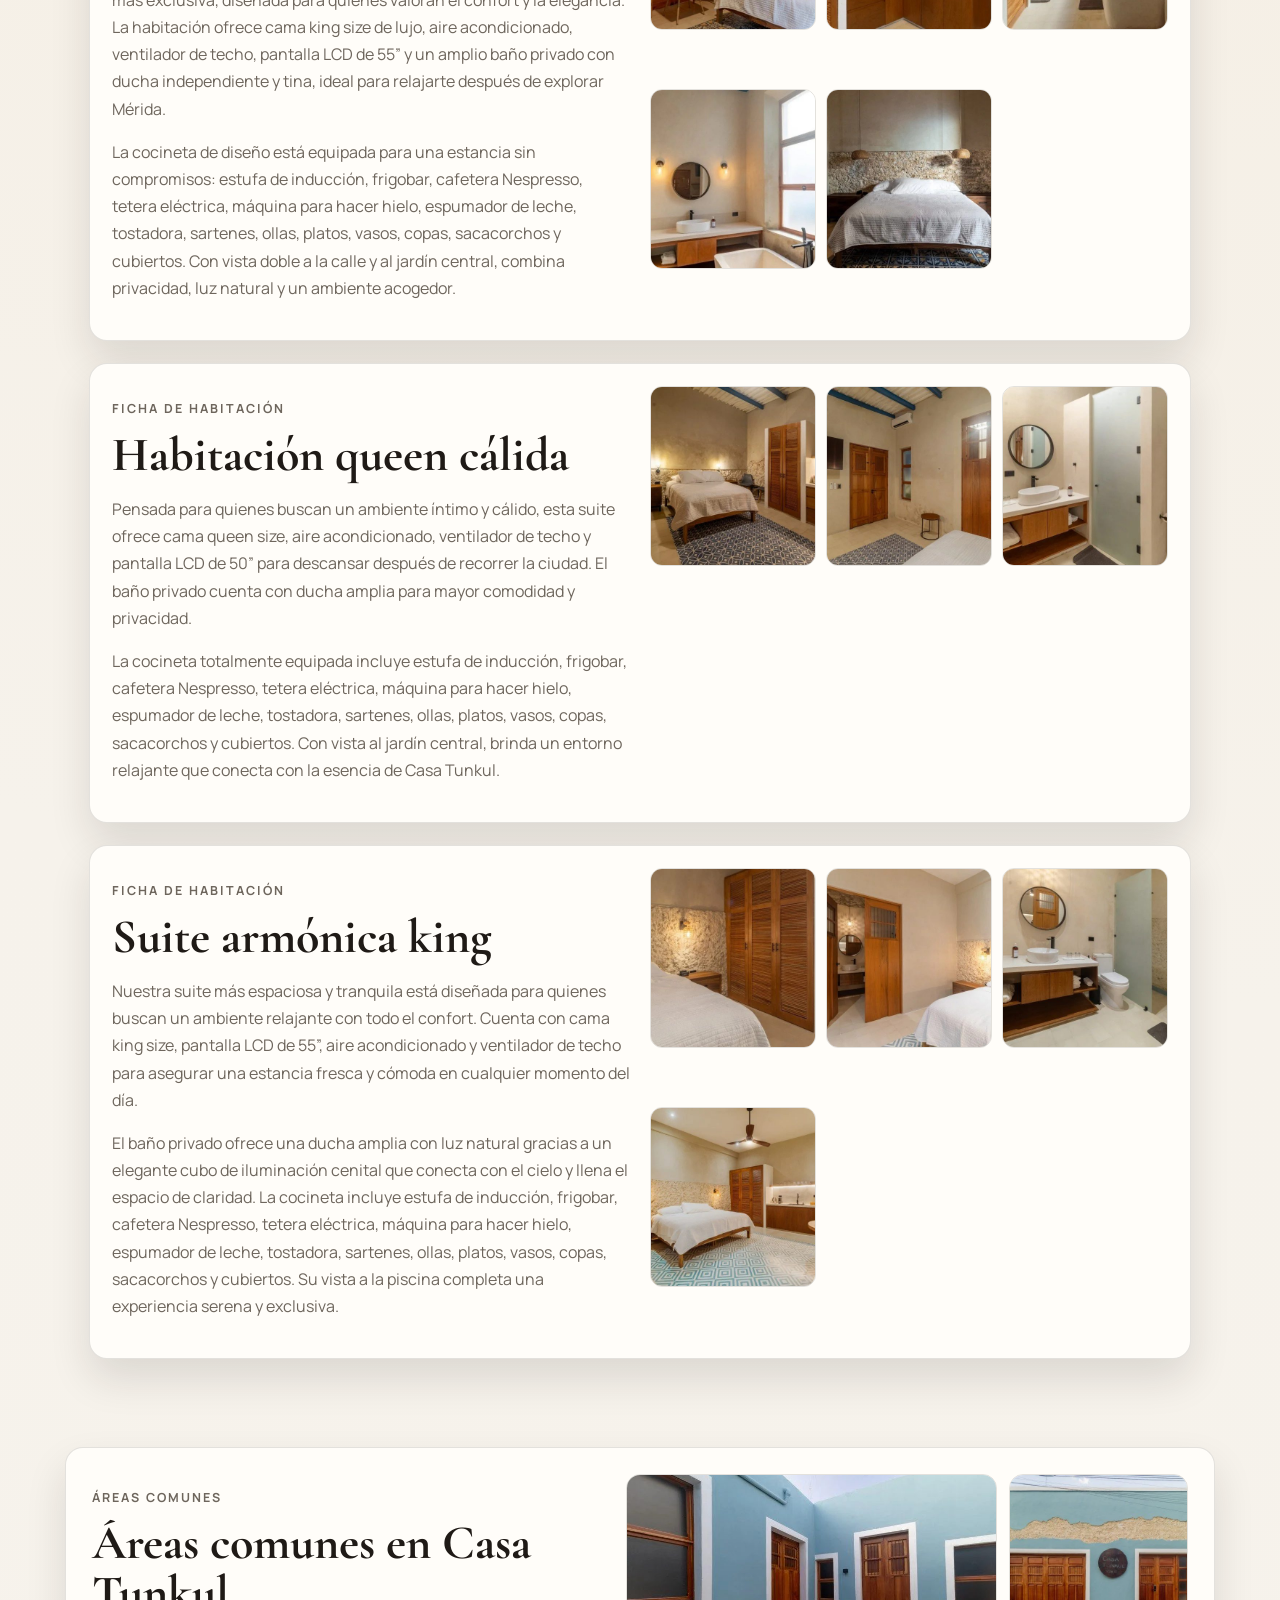
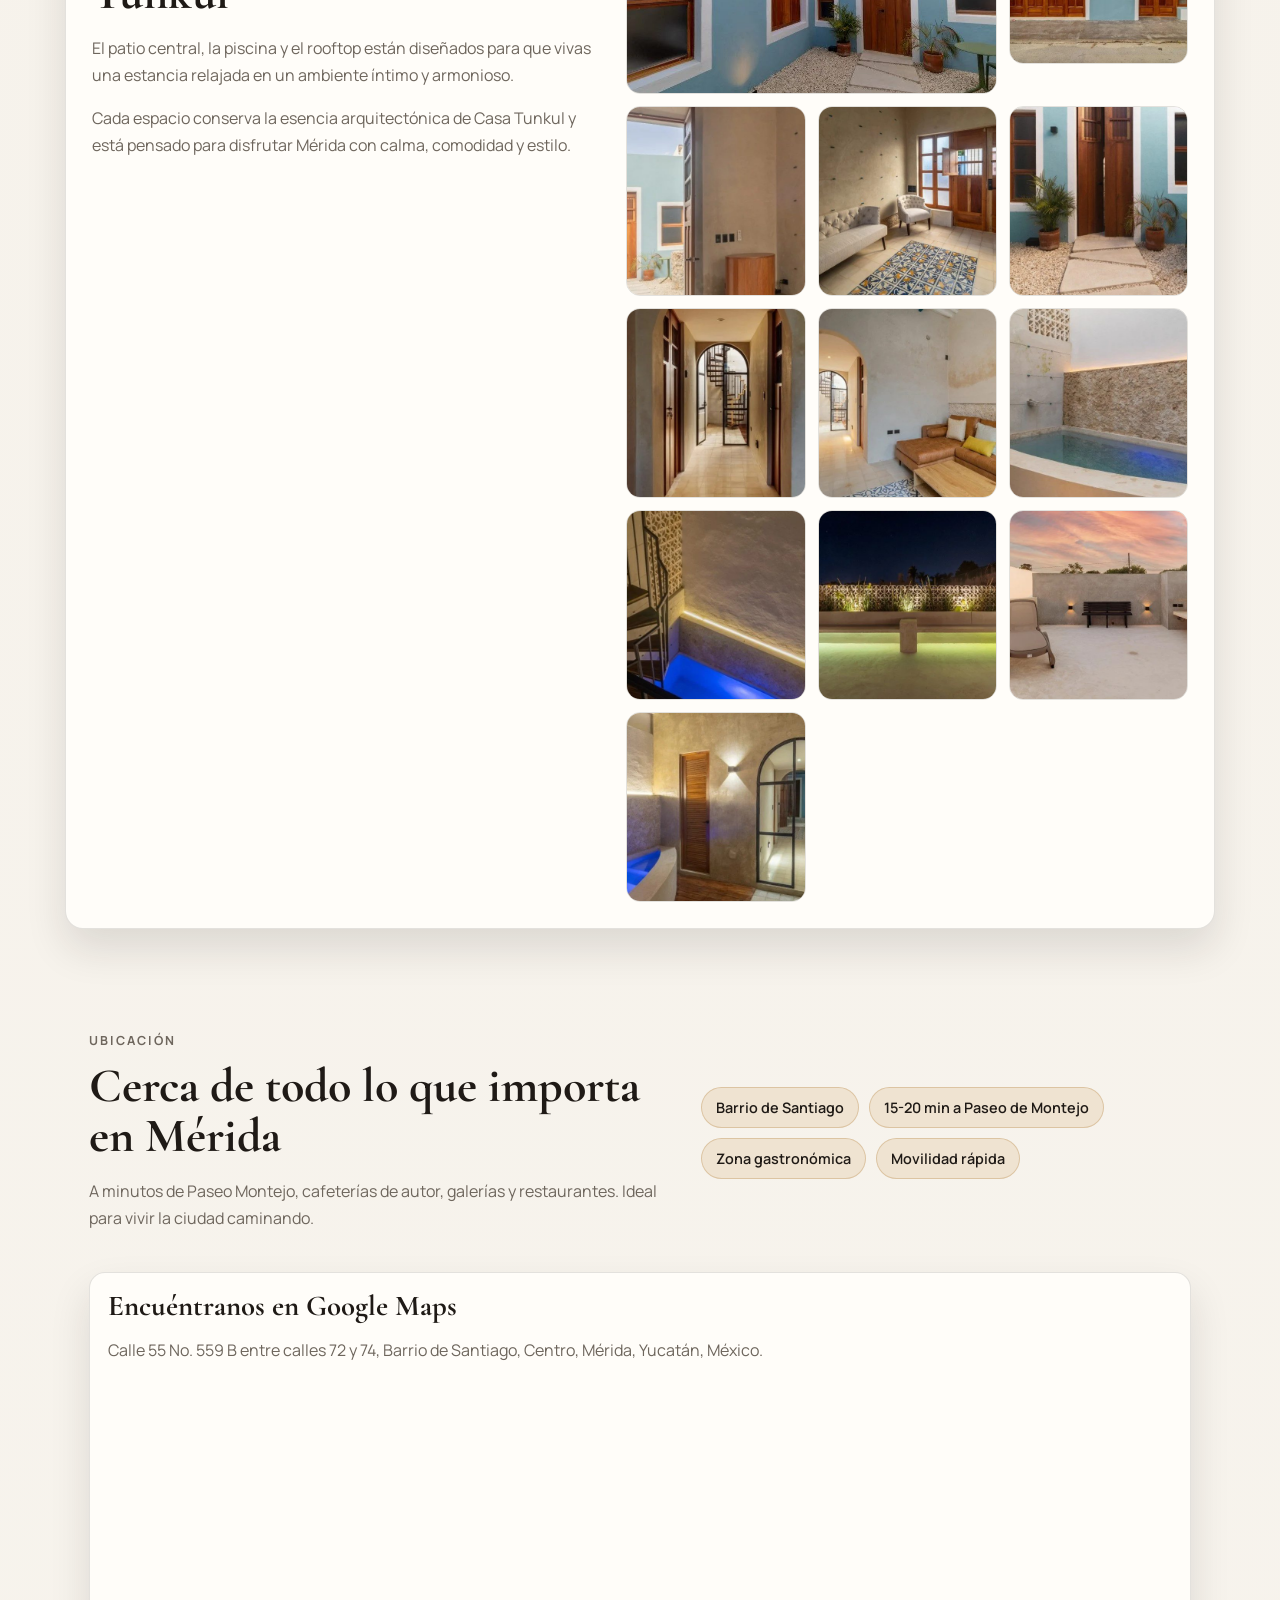
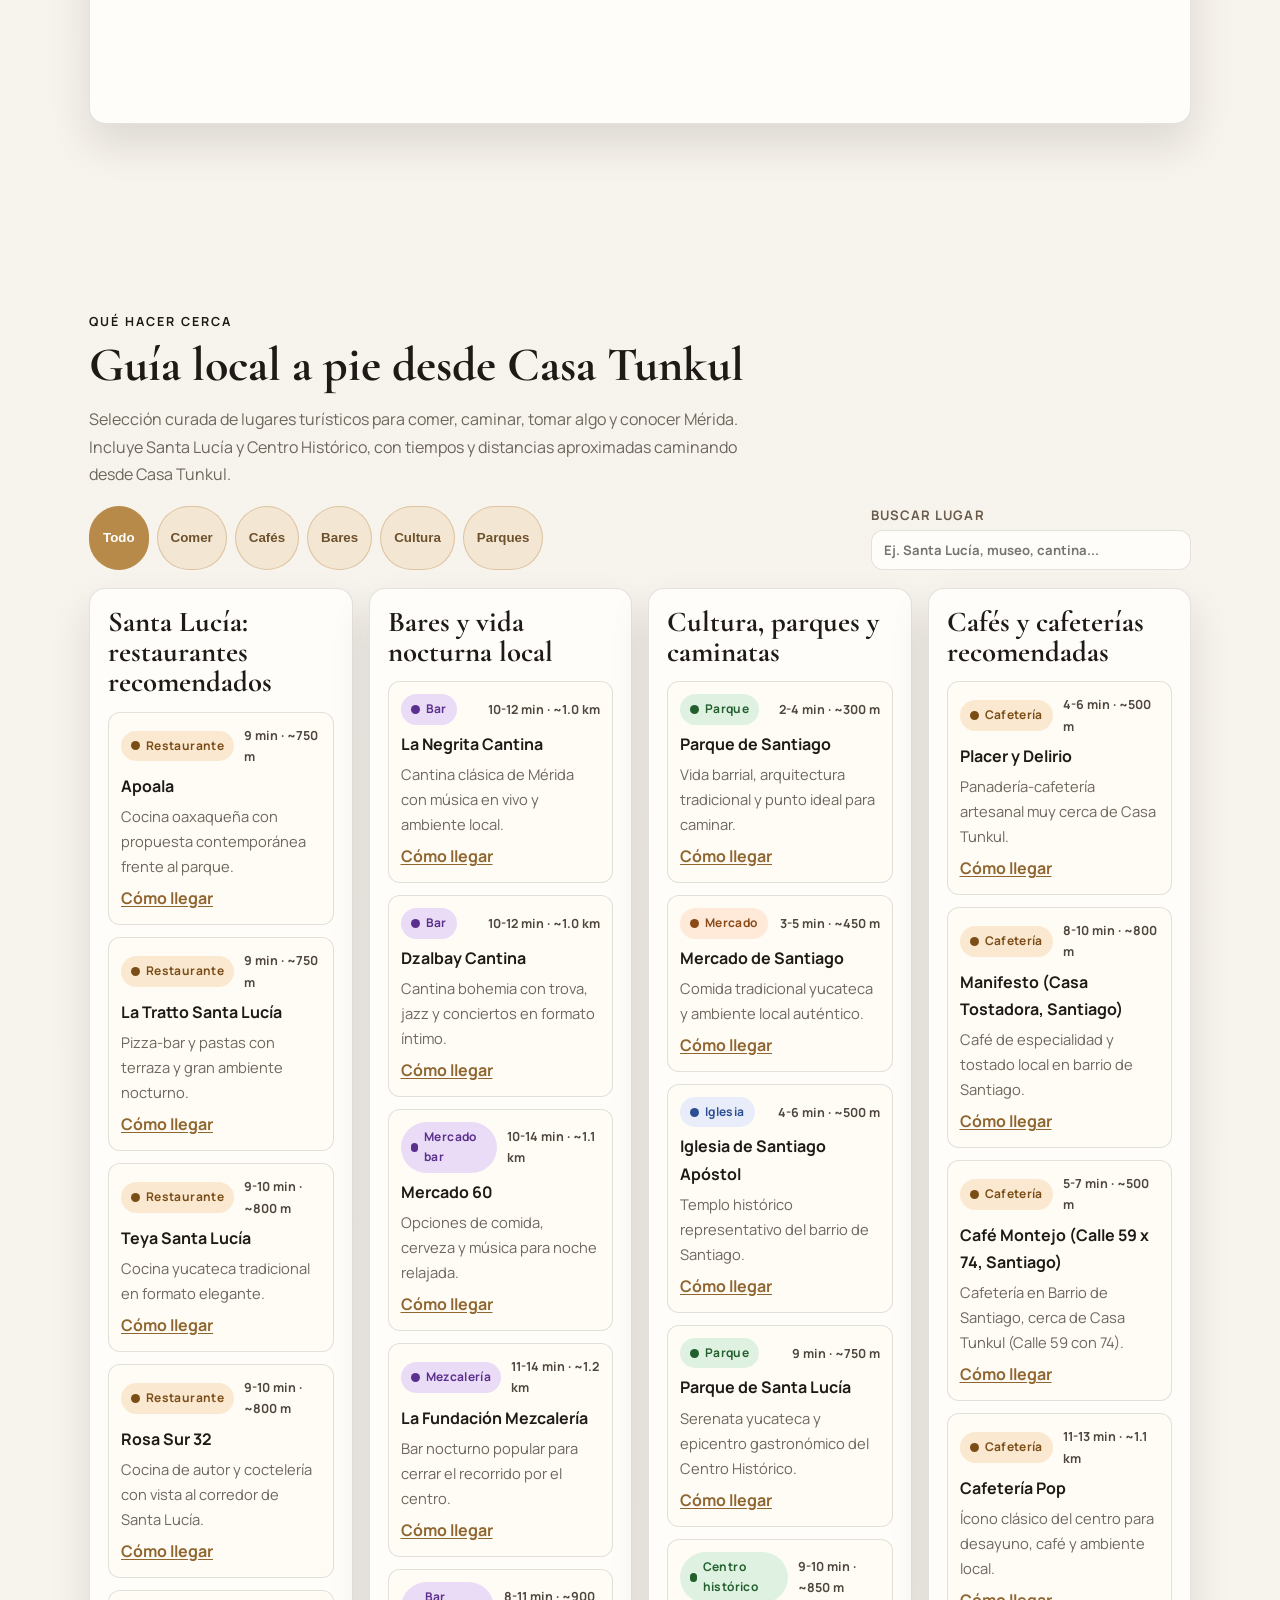
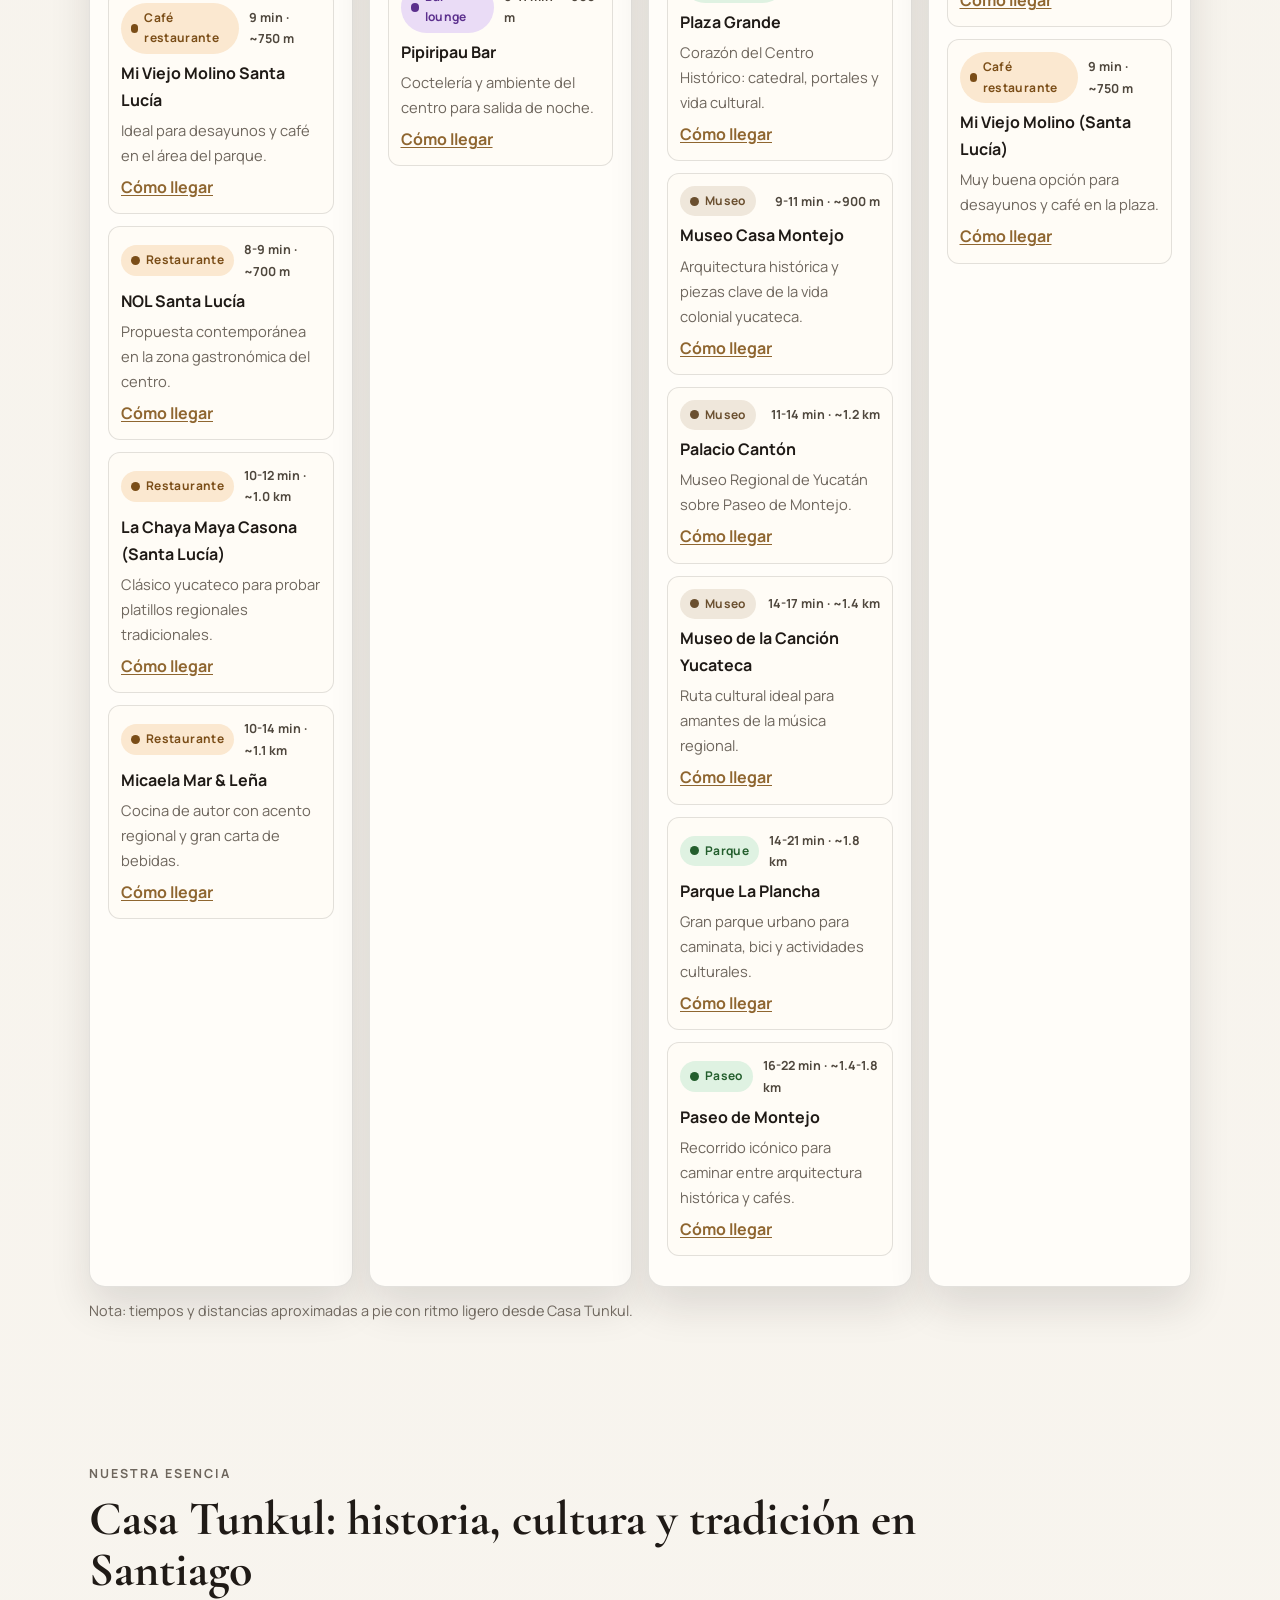
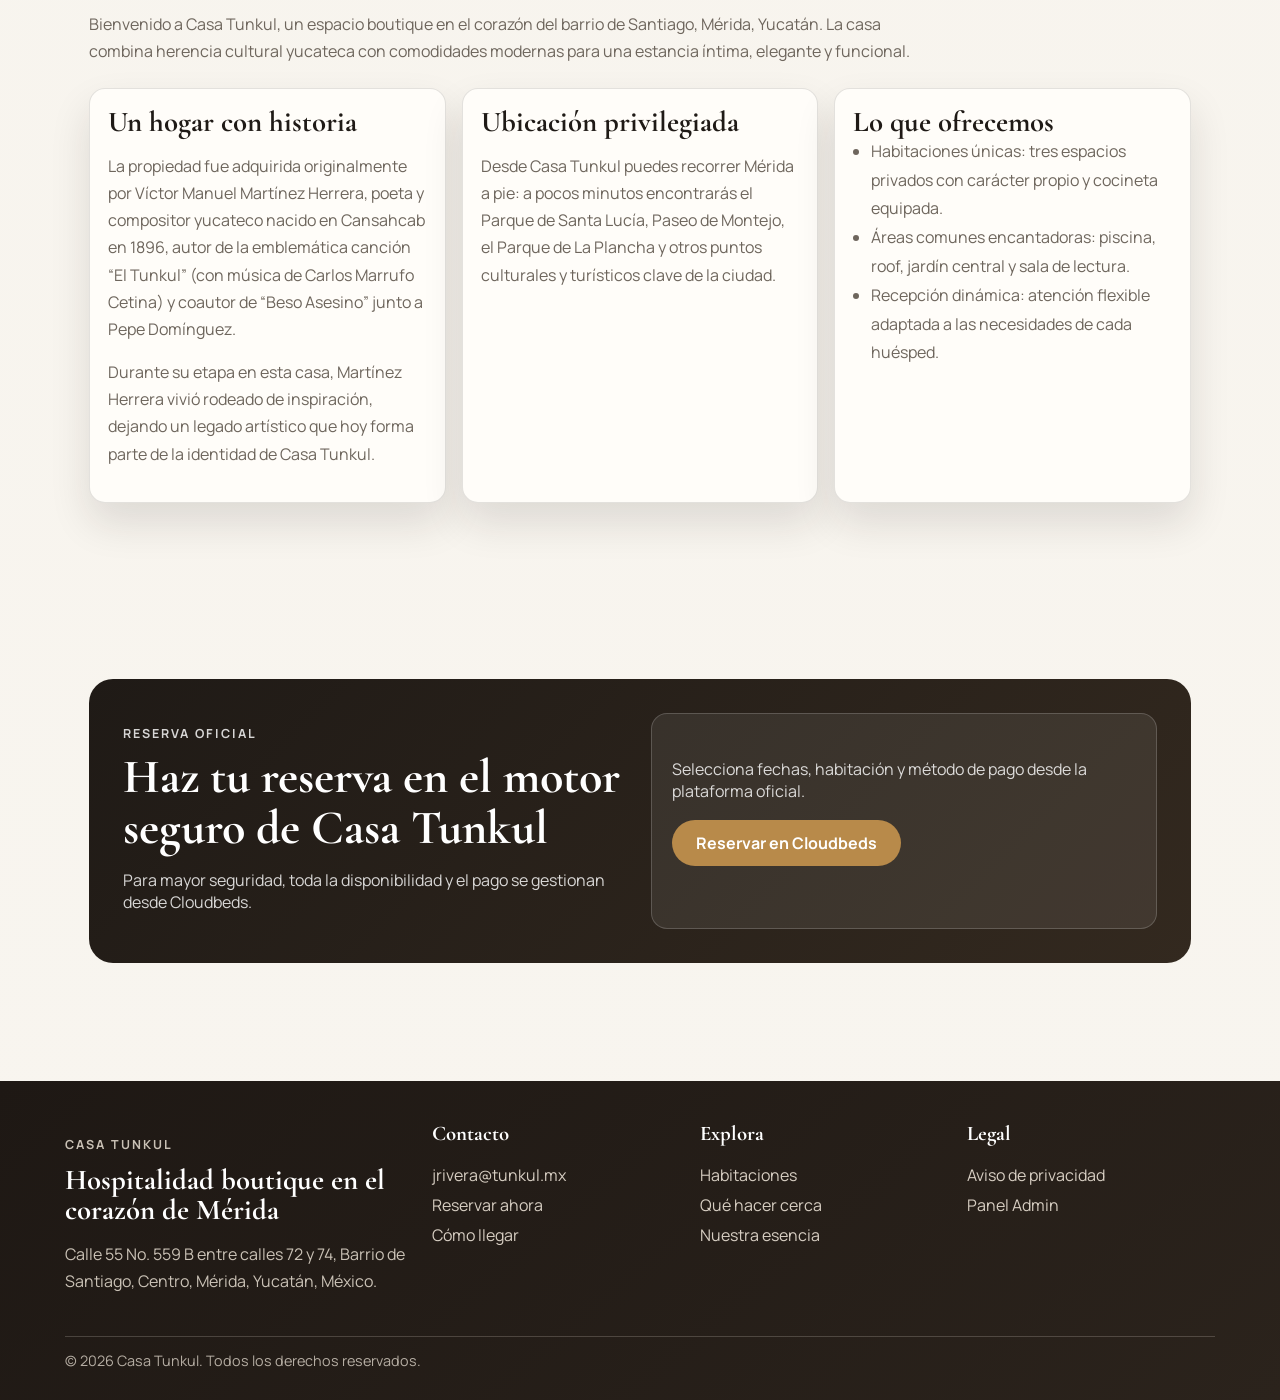
==== commit 6c418c34: "Add cookie consent banner and Google consent mode" ====
--- a/index.html
+++ b/index.html
@@ -19,6 +19,29 @@
       window.dataLayer = window.dataLayer || [];
       function gtag() { dataLayer.push(arguments); }
       gtag('js', new Date());
+      let tunkulCookieState = 'pending';
+      try {
+        const savedState = localStorage.getItem('tunkul_cookie_consent_v1');
+        if (savedState === 'accepted' || savedState === 'rejected') {
+          tunkulCookieState = savedState;
+        }
+      } catch (error) {
+        tunkulCookieState = 'pending';
+      }
+      const consentDefaults = tunkulCookieState === 'accepted'
+        ? {
+          ad_storage: 'granted',
+          analytics_storage: 'granted',
+          ad_user_data: 'granted',
+          ad_personalization: 'granted'
+        }
+        : {
+          ad_storage: 'denied',
+          analytics_storage: 'denied',
+          ad_user_data: 'denied',
+          ad_personalization: 'denied'
+        };
+      gtag('consent', 'default', consentDefaults);
       gtag('config', 'G-NK46K1KFB7');
       gtag('config', 'AW-16928133263');
     </script>
@@ -682,6 +705,19 @@
 
     <a class="floating-cta" href="#reservar">Reservar</a>
 
+    <aside class="cookie-banner" id="cookieBanner" role="dialog" aria-live="polite" aria-label="Aviso de cookies">
+      <div class="cookie-banner-copy">
+        <p class="cookie-banner-title" id="cookieTitle">Cookies y privacidad</p>
+        <p class="cookie-banner-text" id="cookieText">
+          Usamos cookies para medir visitas y mejorar tu experiencia. Puedes aceptar o rechazar el uso de cookies analíticas y publicitarias.
+        </p>
+      </div>
+      <div class="cookie-banner-actions">
+        <button class="btn btn-small btn-ghost-cookie" id="cookieReject" type="button">Rechazar</button>
+        <button class="btn btn-small" id="cookieAccept" type="button">Aceptar</button>
+      </div>
+    </aside>
+
     <footer class="site-footer">
       <div class="footer-inner">
         <div class="footer-brand">
@@ -717,6 +753,7 @@
     </footer>
 
     <script src="./site-config.js"></script>
+    <script src="./cookie-consent.js"></script>
     <script src="./script.js"></script>
     <script src="./i18n.js"></script>
   </body>
--- a/styles.css
+++ b/styles.css
@@ -910,6 +910,61 @@
   color: #fff;
   font-weight: 700;
   box-shadow: 0 16px 24px rgba(0, 0, 0, 0.18);
+}
+
+.cookie-banner {
+  position: fixed;
+  left: 16px;
+  right: 16px;
+  bottom: 16px;
+  z-index: 35;
+  display: none;
+  align-items: center;
+  justify-content: space-between;
+  gap: 16px;
+  padding: 16px 18px;
+  border-radius: 16px;
+  border: 1px solid rgba(255, 255, 255, 0.24);
+  background: rgba(28, 23, 18, 0.92);
+  color: #f4eee5;
+  backdrop-filter: blur(10px);
+  box-shadow: 0 14px 32px rgba(10, 9, 8, 0.35);
+}
+
+.cookie-banner.visible {
+  display: flex;
+}
+
+.cookie-banner-title {
+  margin: 0 0 6px;
+  font-weight: 700;
+  font-size: 0.95rem;
+}
+
+.cookie-banner-text {
+  margin: 0;
+  font-size: 0.88rem;
+  line-height: 1.45;
+  color: rgba(244, 238, 229, 0.88);
+}
+
+.cookie-banner-copy {
+  max-width: 760px;
+}
+
+.cookie-banner-actions {
+  display: flex;
+  gap: 8px;
+  flex-shrink: 0;
+}
+
+.btn-ghost-cookie {
+  background: transparent;
+  border: 1px solid rgba(255, 255, 255, 0.34);
+}
+
+.btn-ghost-cookie:hover {
+  background: rgba(255, 255, 255, 0.12);
 }
 
 .reveal {
@@ -1045,4 +1100,19 @@
     height: 220px;
     aspect-ratio: 4 / 3;
   }
-}
+
+  .cookie-banner {
+    bottom: 80px;
+    flex-direction: column;
+    align-items: flex-start;
+    gap: 12px;
+  }
+
+  .cookie-banner-actions {
+    width: 100%;
+  }
+
+  .cookie-banner-actions .btn {
+    flex: 1;
+  }
+}
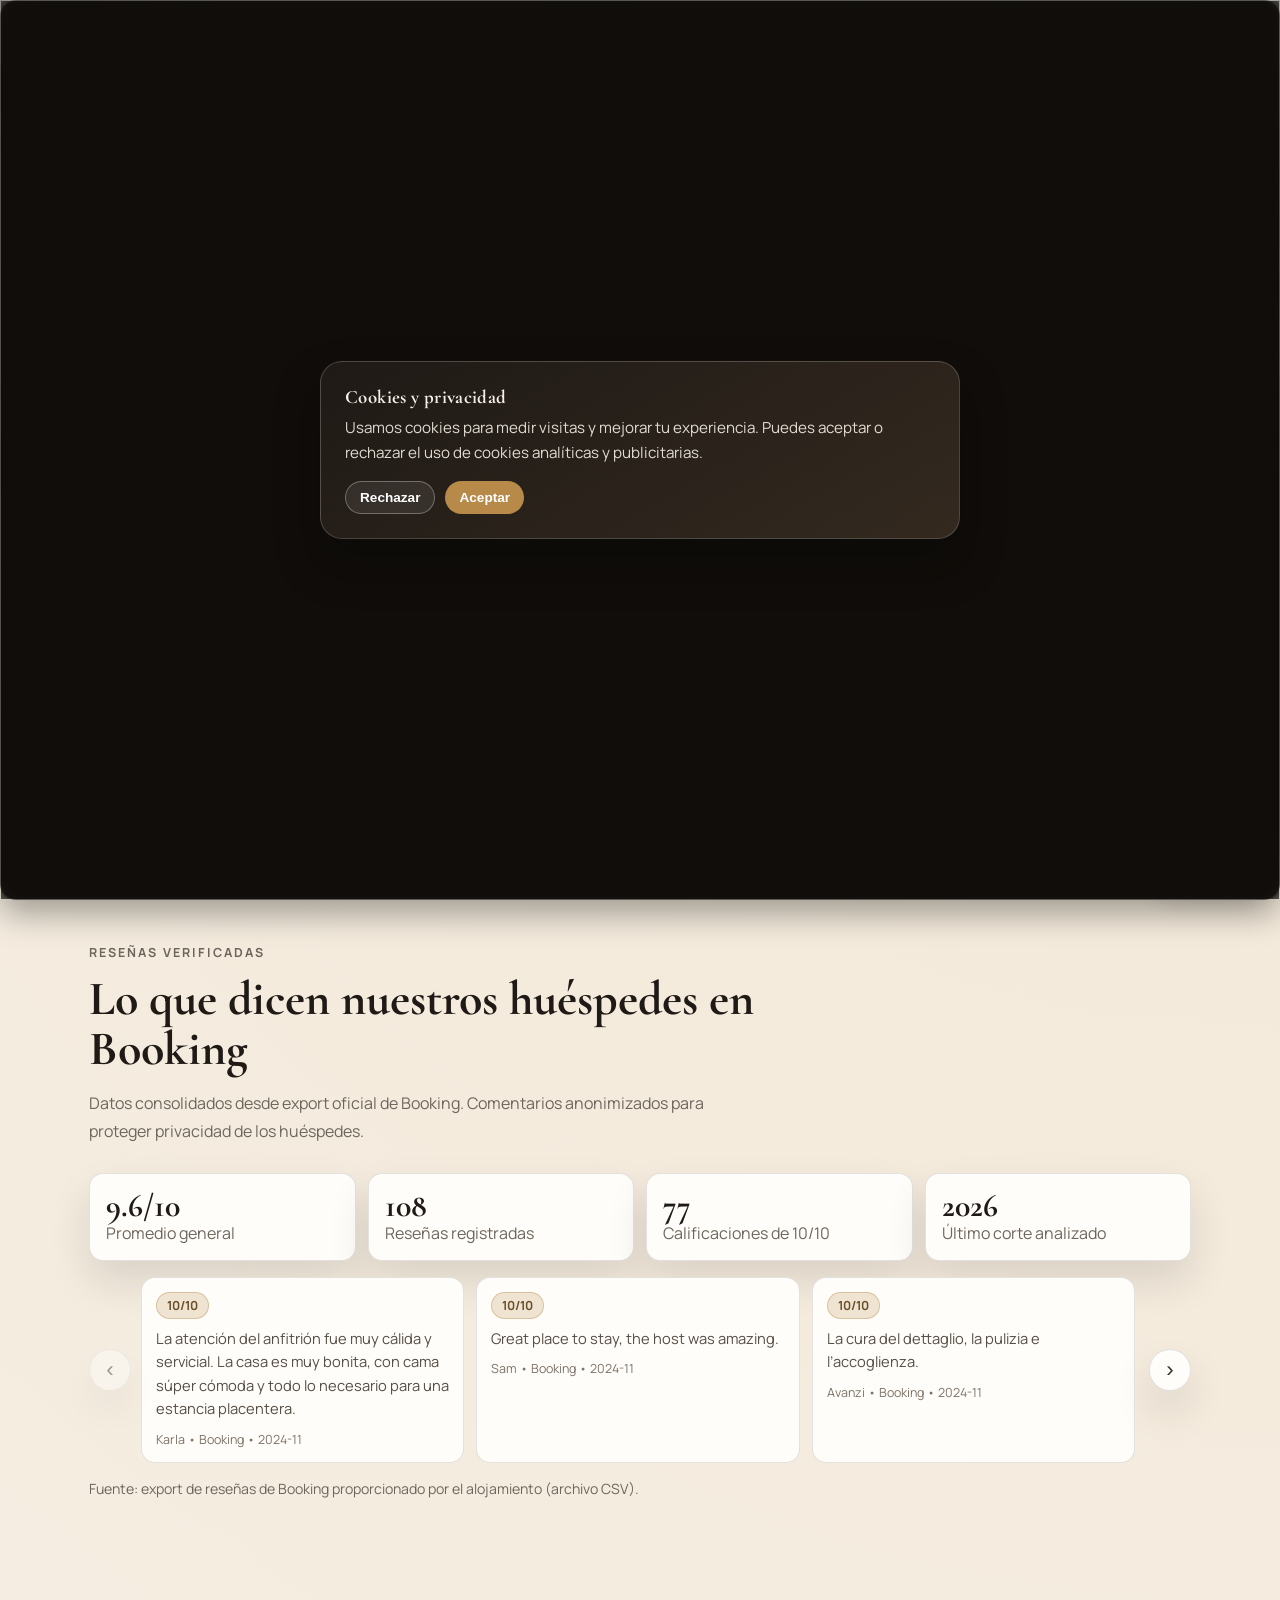
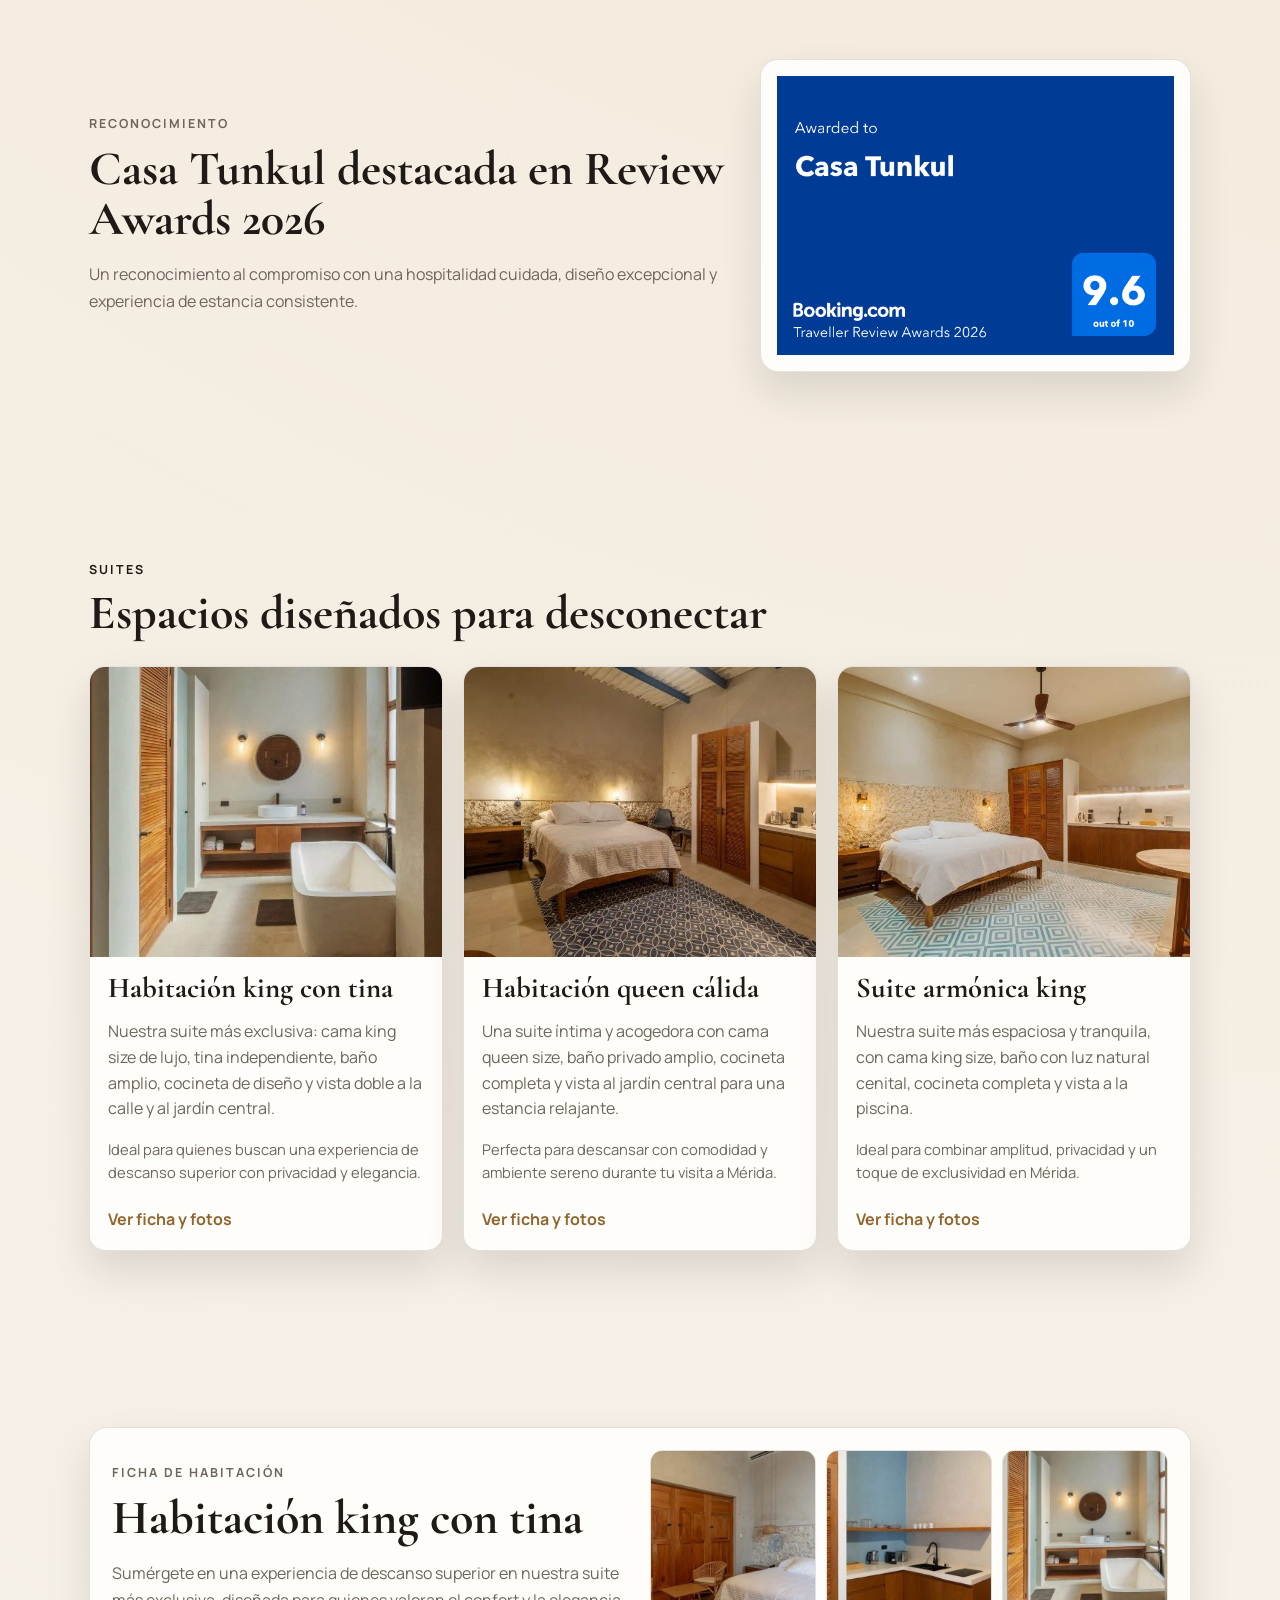
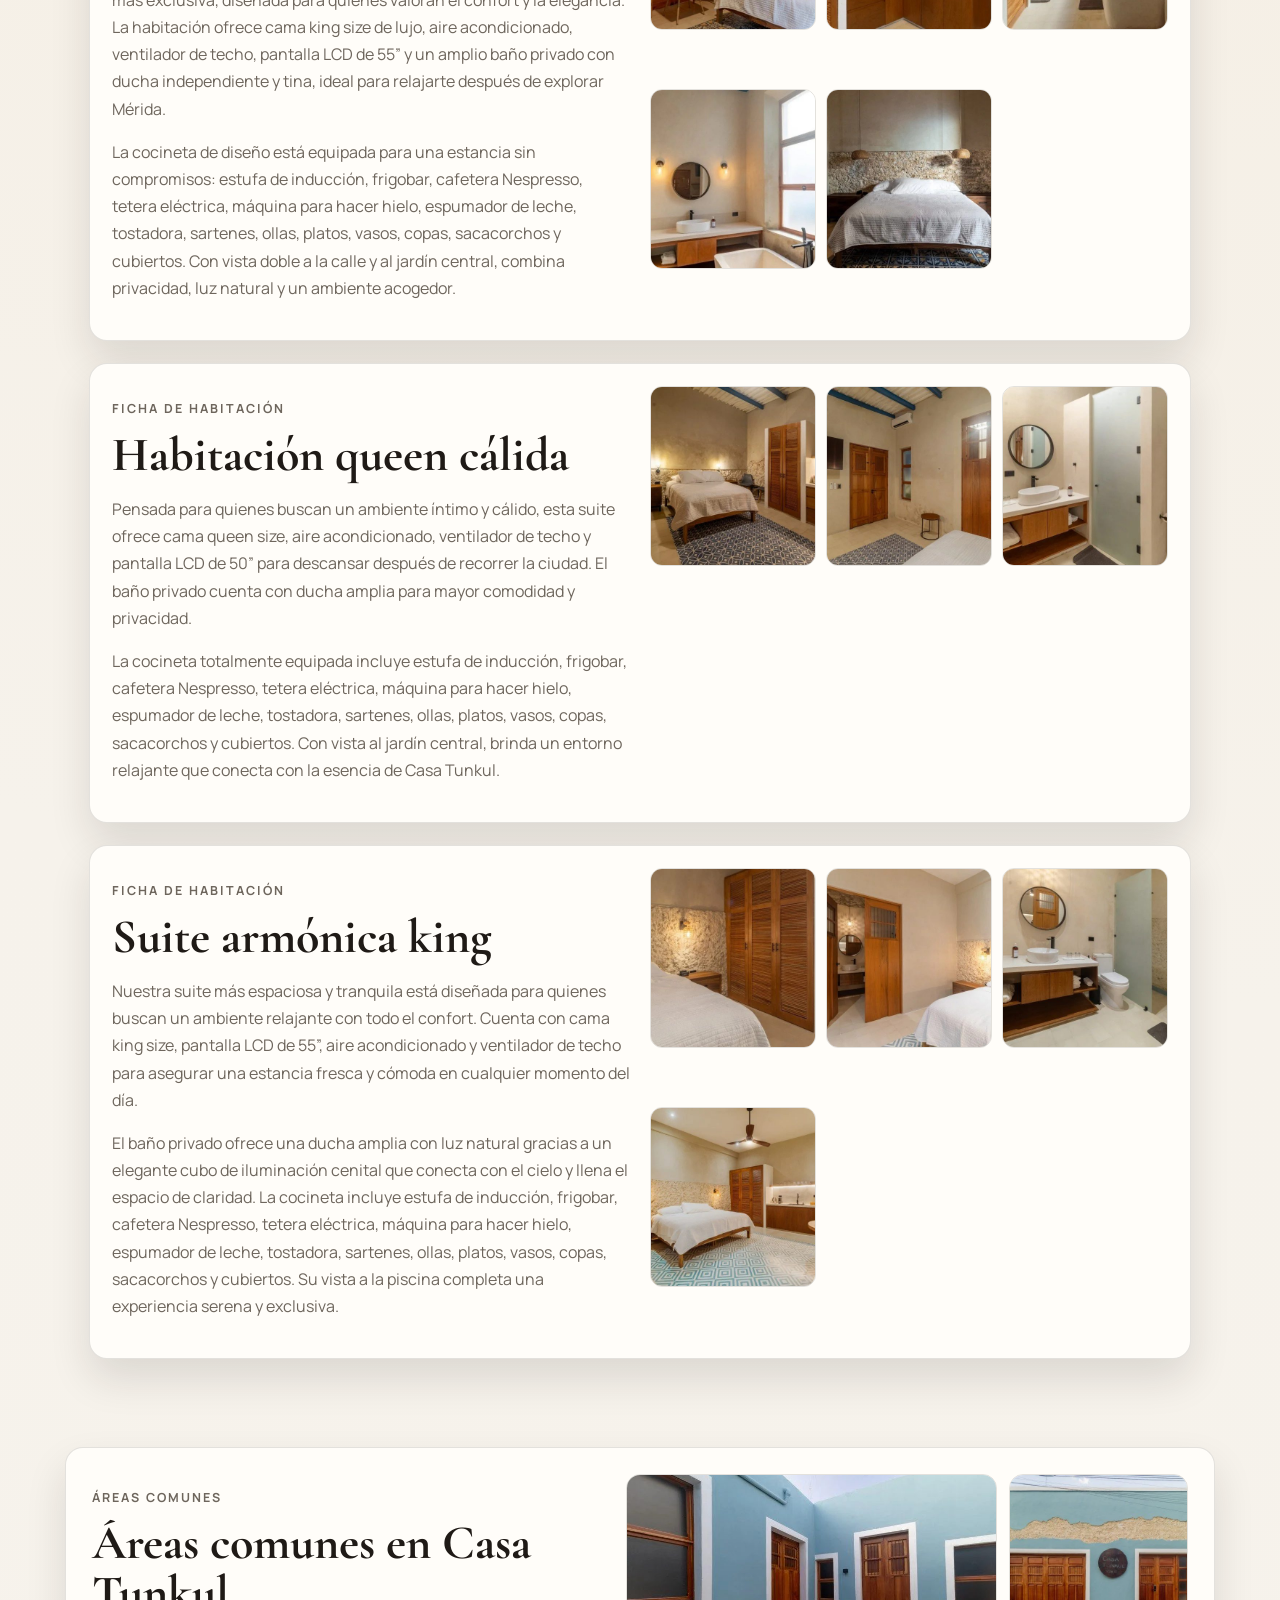
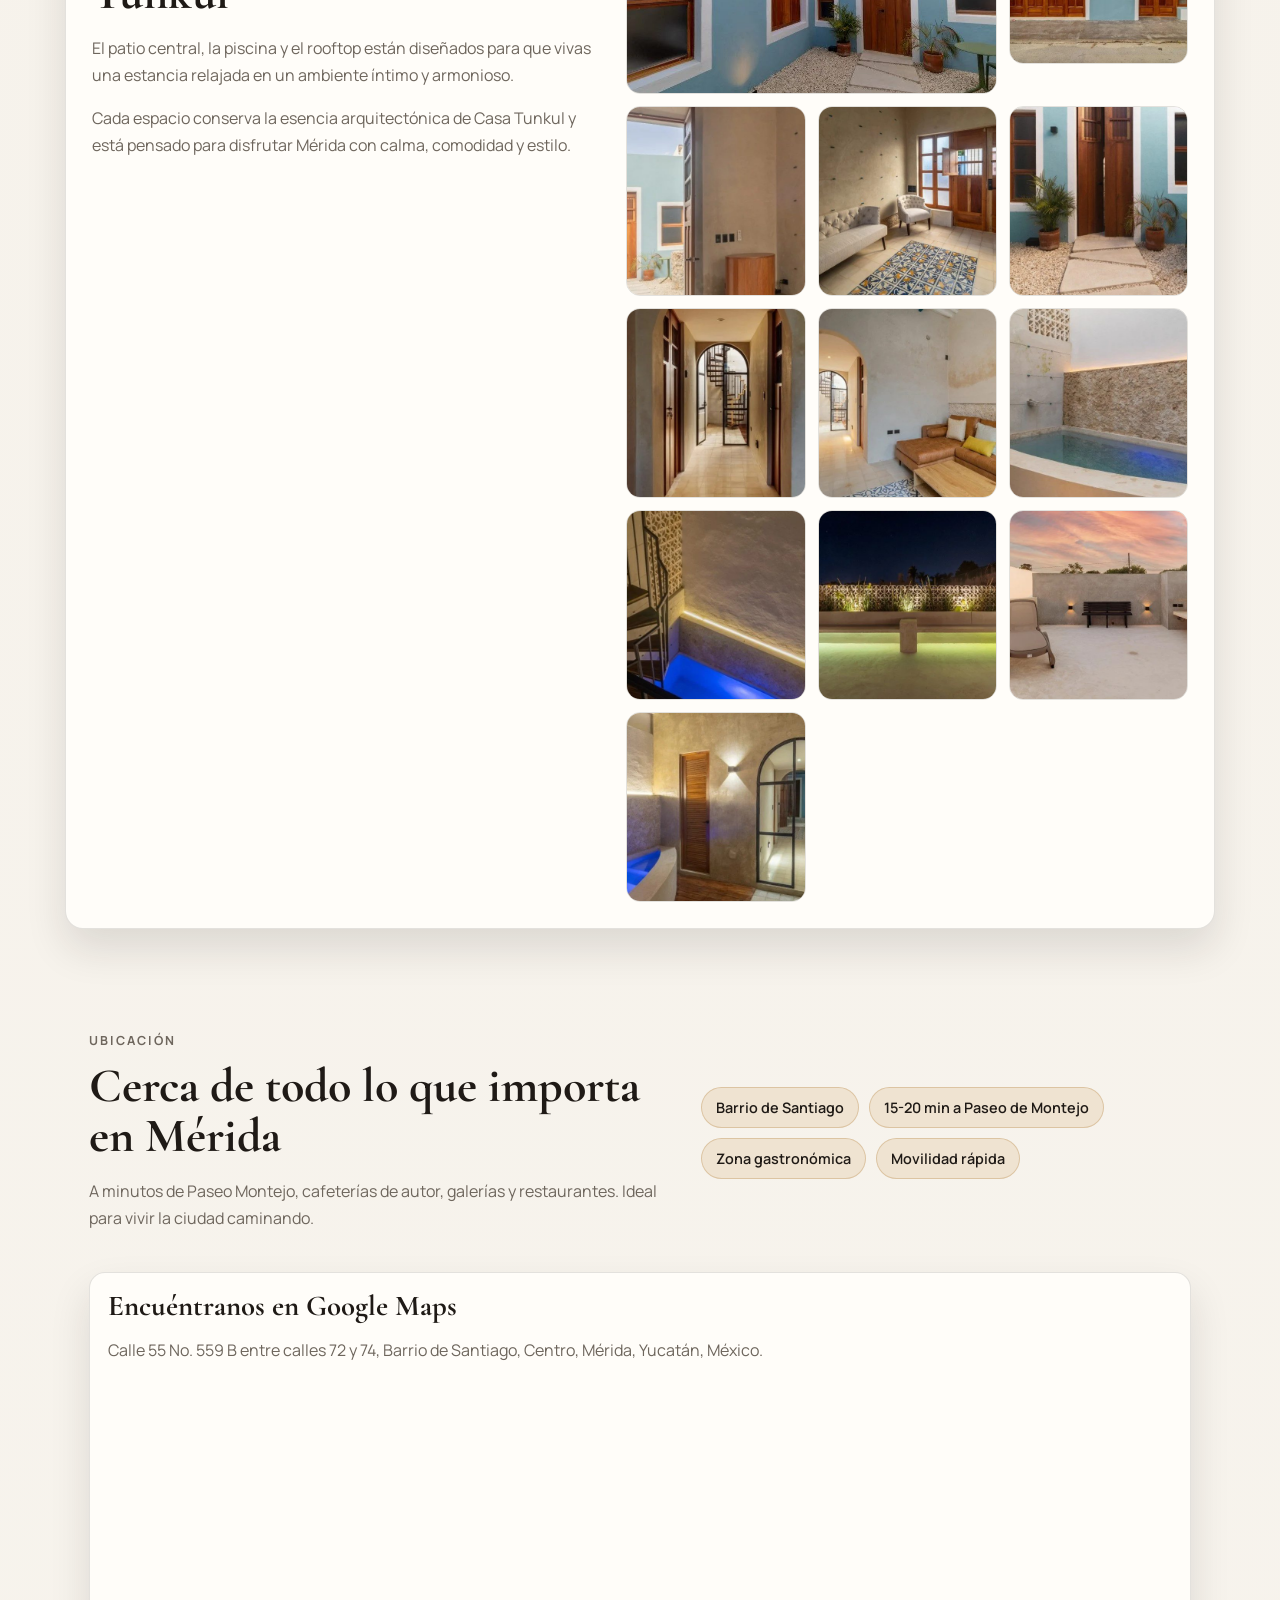
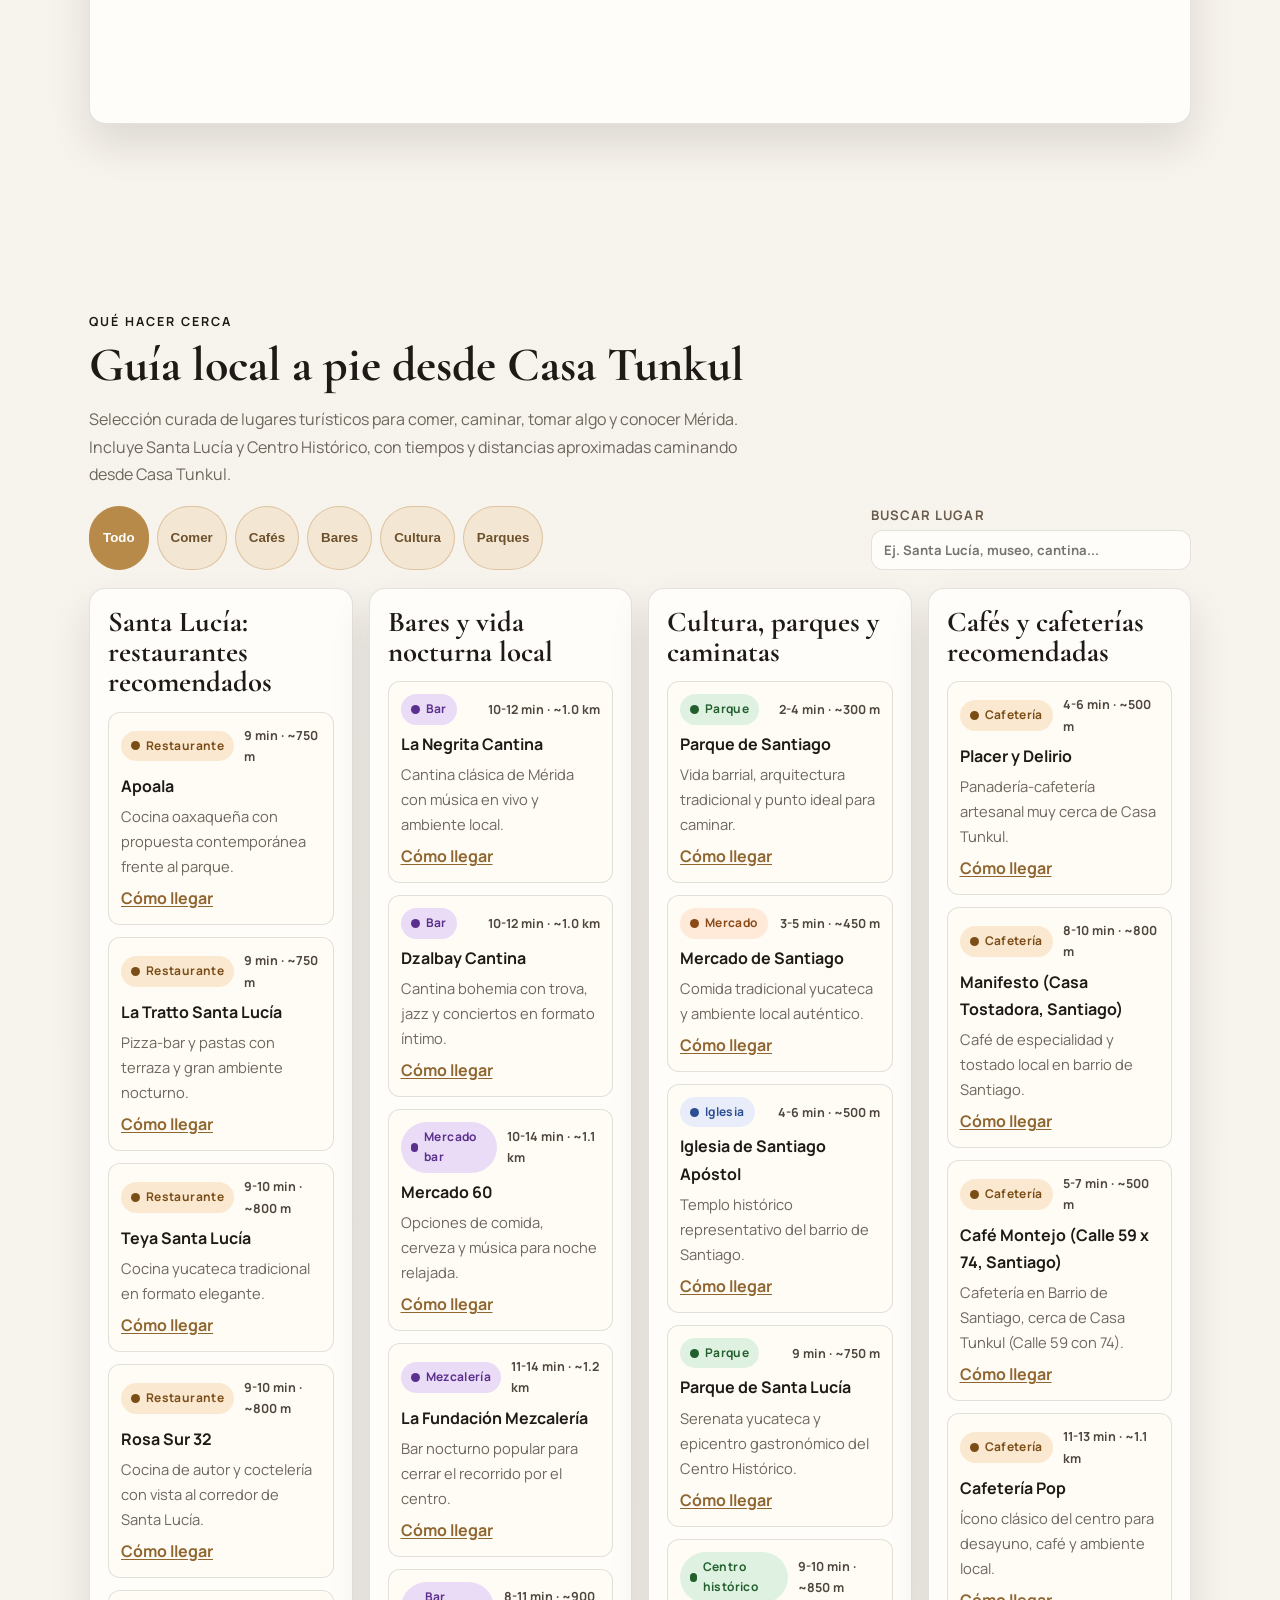
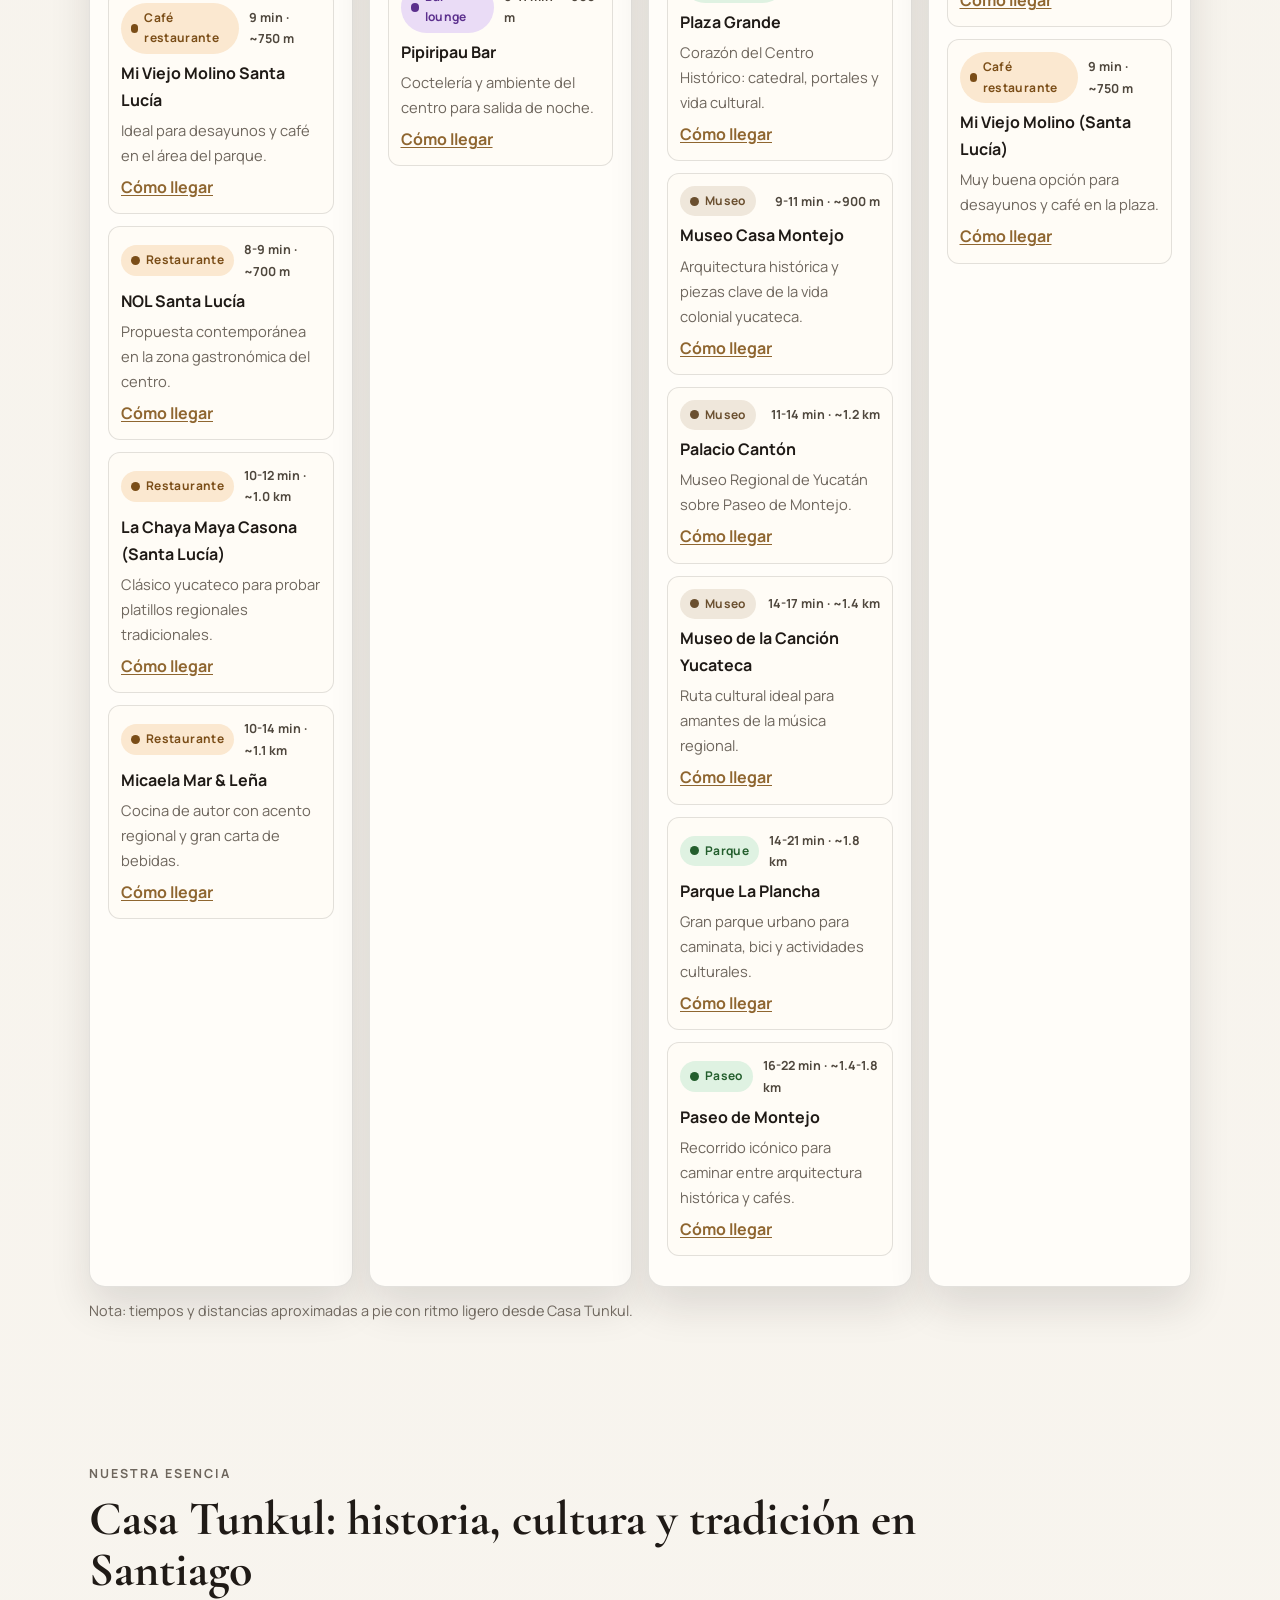
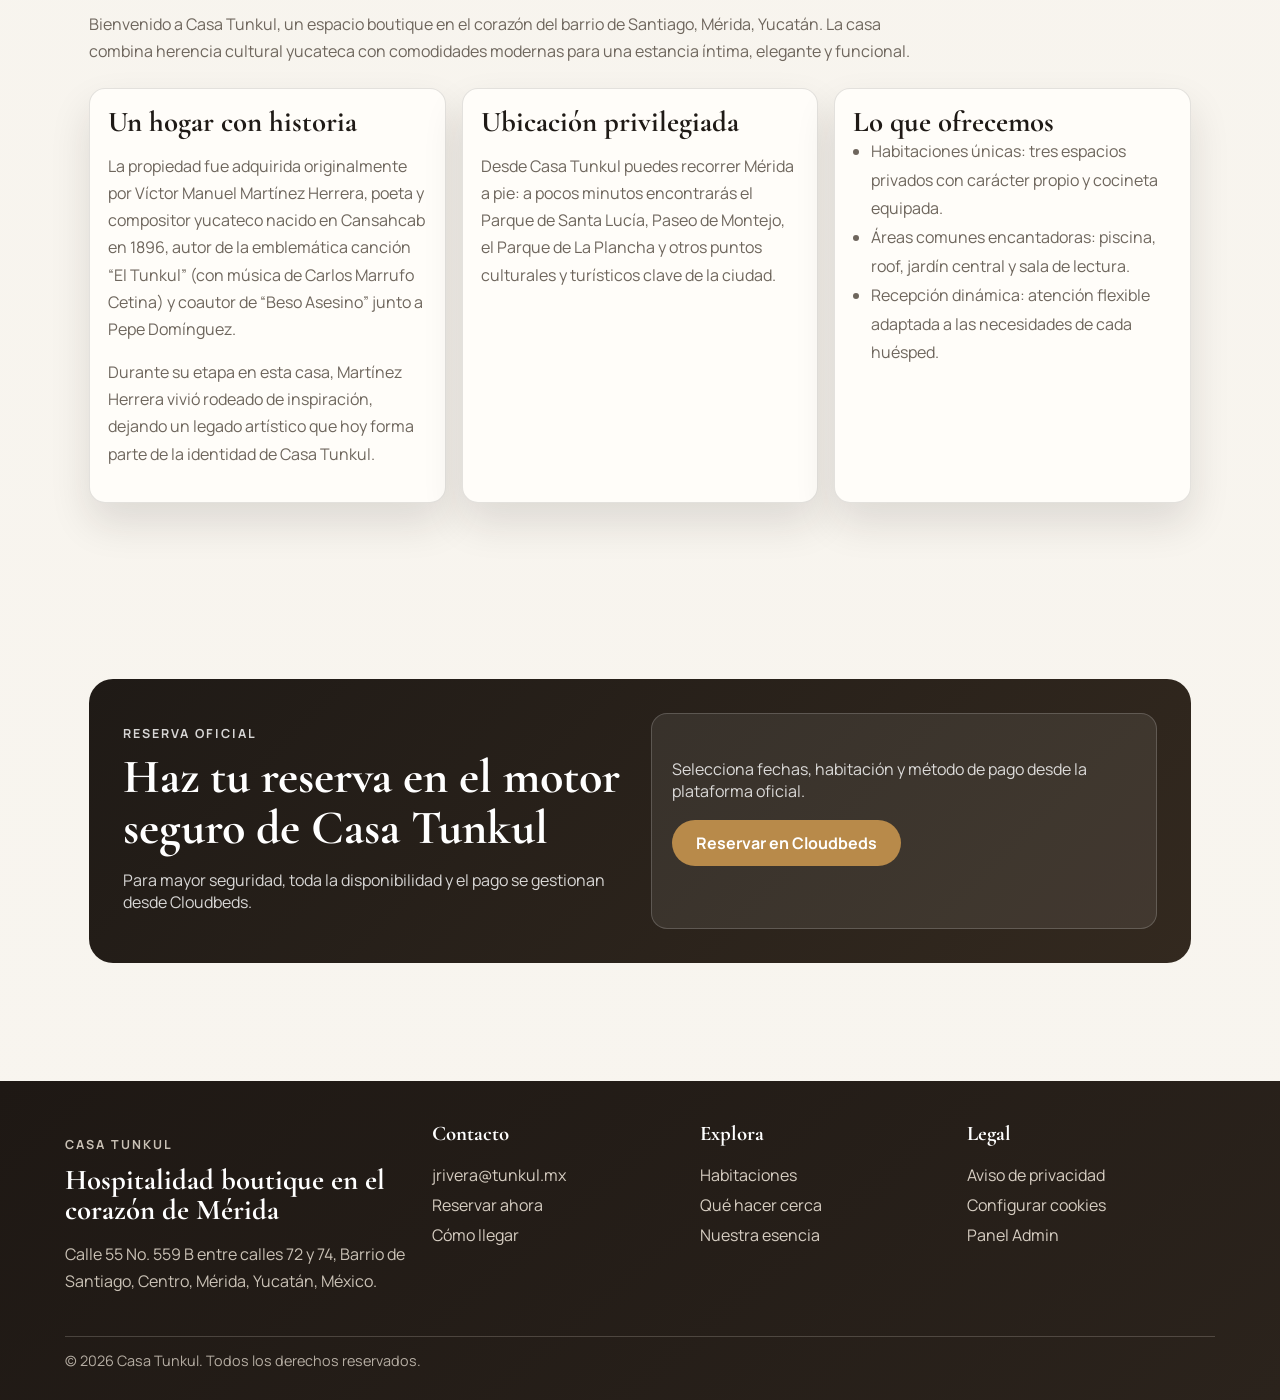
==== commit 29f3e499: "Upgrade cookie consent to premium modal + footer preferences" ====
--- a/index.html
+++ b/index.html
@@ -46,6 +46,7 @@
       gtag('config', 'AW-16928133263');
     </script>
     <link rel="stylesheet" href="./styles.css" />
+    <link rel="stylesheet" href="./cookie-consent.css?v=2" />
   </head>
   <body>
     <header class="site-header">
@@ -705,16 +706,19 @@
 
     <a class="floating-cta" href="#reservar">Reservar</a>
 
-    <aside class="cookie-banner" id="cookieBanner" role="dialog" aria-live="polite" aria-label="Aviso de cookies">
-      <div class="cookie-banner-copy">
-        <p class="cookie-banner-title" id="cookieTitle">Cookies y privacidad</p>
-        <p class="cookie-banner-text" id="cookieText">
-          Usamos cookies para medir visitas y mejorar tu experiencia. Puedes aceptar o rechazar el uso de cookies analíticas y publicitarias.
-        </p>
-      </div>
-      <div class="cookie-banner-actions">
-        <button class="btn btn-small btn-ghost-cookie" id="cookieReject" type="button">Rechazar</button>
-        <button class="btn btn-small" id="cookieAccept" type="button">Aceptar</button>
+    <aside class="cookie-banner" id="cookieBanner" role="dialog" aria-live="polite" aria-modal="true" aria-label="Aviso de cookies">
+      <div class="cookie-modal-backdrop"></div>
+      <div class="cookie-modal-card">
+        <div class="cookie-banner-copy">
+          <p class="cookie-banner-title" id="cookieTitle">Cookies y privacidad</p>
+          <p class="cookie-banner-text" id="cookieText">
+            Usamos cookies para medir visitas y mejorar tu experiencia. Puedes aceptar o rechazar el uso de cookies analíticas y publicitarias.
+          </p>
+        </div>
+        <div class="cookie-banner-actions">
+          <button class="btn btn-small btn-ghost-cookie" id="cookieReject" type="button">Rechazar</button>
+          <button class="btn btn-small" id="cookieAccept" type="button">Aceptar</button>
+        </div>
       </div>
     </aside>
 
@@ -746,6 +750,7 @@
         <div class="footer-col">
           <h4 id="footer-legal-title">Legal</h4>
           <a id="footer-privacy" href="./aviso-de-privacidad.html">Aviso de privacidad</a>
+          <a id="footer-cookies" href="#" data-cookie-open>Configurar cookies</a>
           <a href="./admin.html">Panel Admin</a>
         </div>
       </div>
--- a/cookie-consent.css
+++ b/cookie-consent.css
@@ -0,0 +1,75 @@
+.cookie-banner {
+  position: fixed;
+  inset: 0;
+  z-index: 60;
+  display: none;
+  align-items: center;
+  justify-content: center;
+  padding: 18px;
+}
+
+.cookie-banner.visible {
+  display: flex;
+}
+
+.cookie-modal-backdrop {
+  position: absolute;
+  inset: 0;
+  background: rgba(10, 9, 8, 0.62);
+  backdrop-filter: blur(3px);
+}
+
+.cookie-modal-card {
+  position: relative;
+  width: min(640px, 100%);
+  border-radius: 22px;
+  border: 1px solid rgba(255, 255, 255, 0.18);
+  background: linear-gradient(150deg, #1f1a16, #33291f);
+  color: #f5efe6;
+  padding: 24px;
+  box-shadow: 0 24px 44px rgba(10, 9, 8, 0.42);
+}
+
+.cookie-banner-title {
+  margin: 0 0 8px;
+  font-size: 1.18rem;
+  font-family: "Cormorant Garamond", serif;
+  letter-spacing: 0.02em;
+}
+
+.cookie-banner-text {
+  margin: 0;
+  font-size: 0.95rem;
+  line-height: 1.6;
+  color: rgba(245, 239, 230, 0.9);
+}
+
+.cookie-banner-actions {
+  margin-top: 16px;
+  display: flex;
+  gap: 10px;
+}
+
+.btn-ghost-cookie {
+  background: rgba(255, 255, 255, 0.08);
+  border: 1px solid rgba(255, 255, 255, 0.3);
+}
+
+.btn-ghost-cookie:hover {
+  background: rgba(255, 255, 255, 0.16);
+}
+
+body.cookie-modal-open {
+  overflow: hidden;
+}
+
+@media (max-width: 720px) {
+  .cookie-modal-card {
+    padding: 18px;
+    border-radius: 16px;
+  }
+
+  .cookie-banner-actions {
+    flex-direction: column;
+  }
+}
